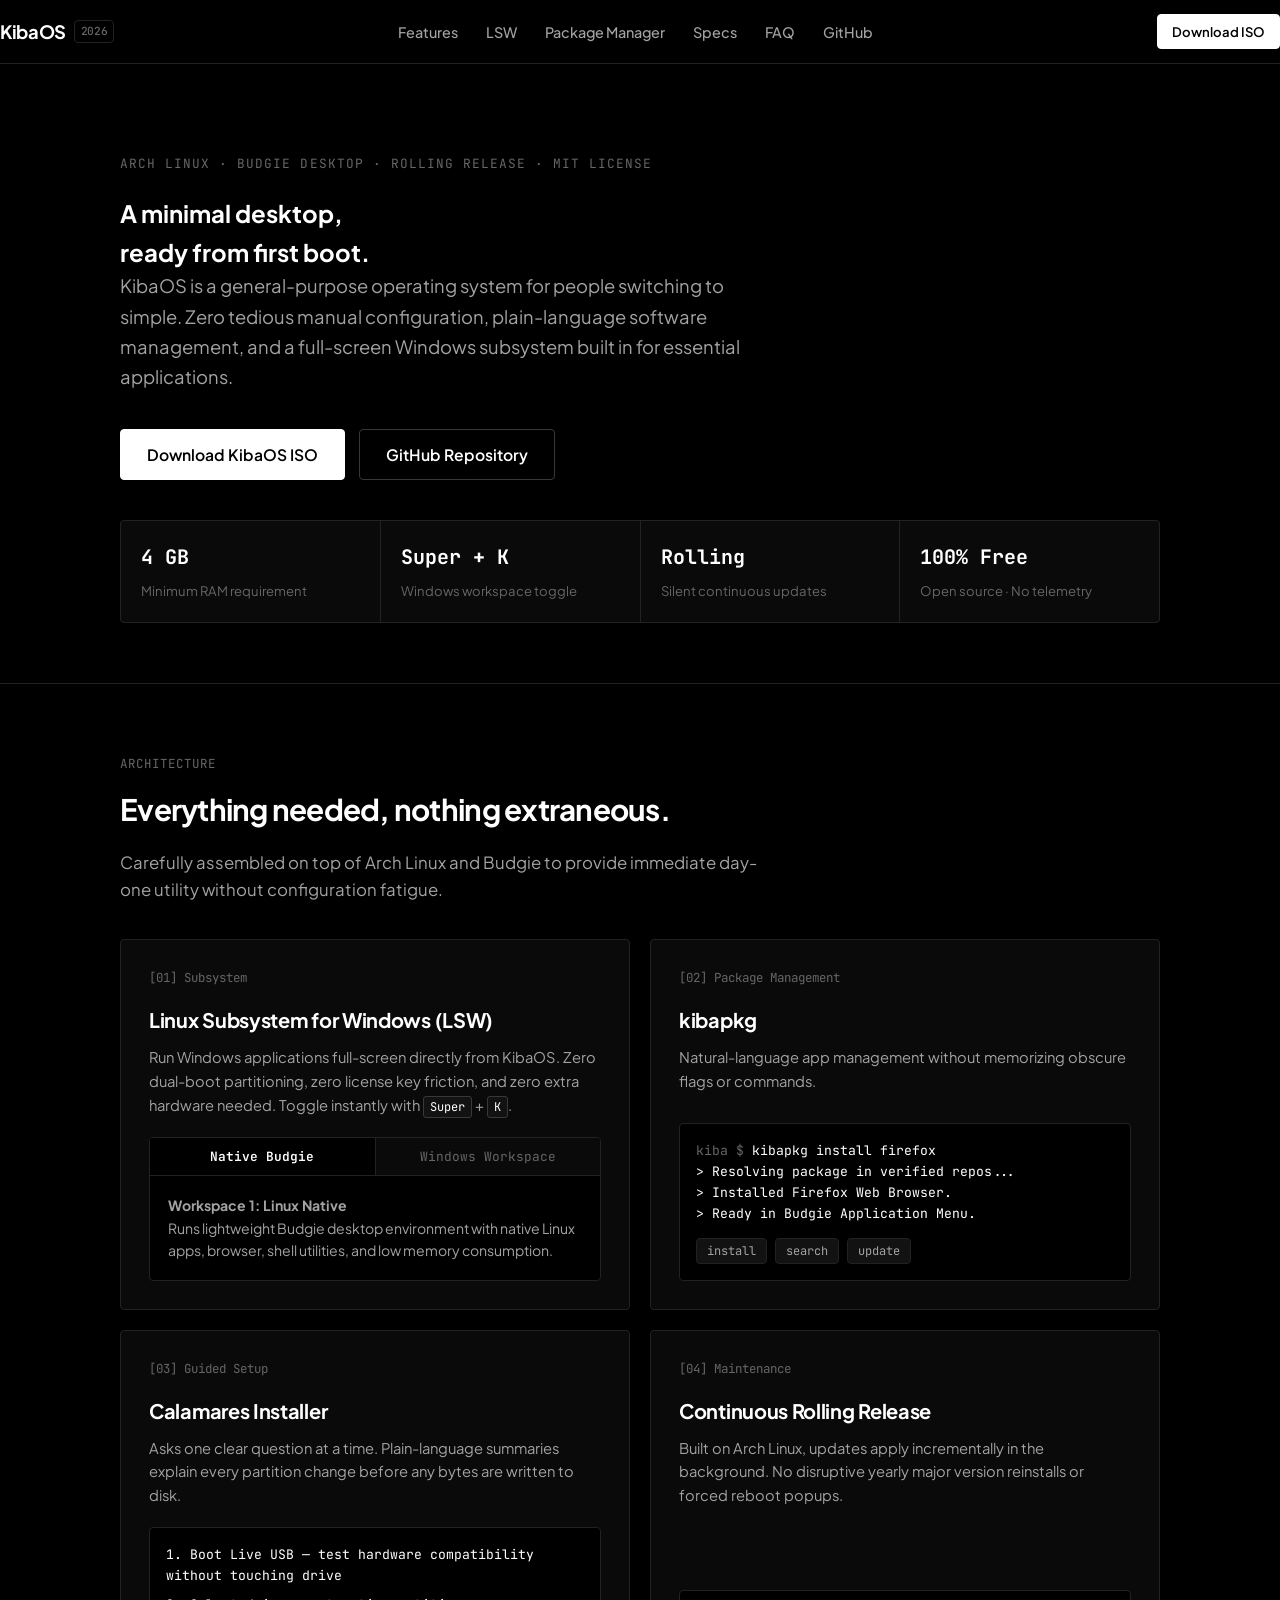
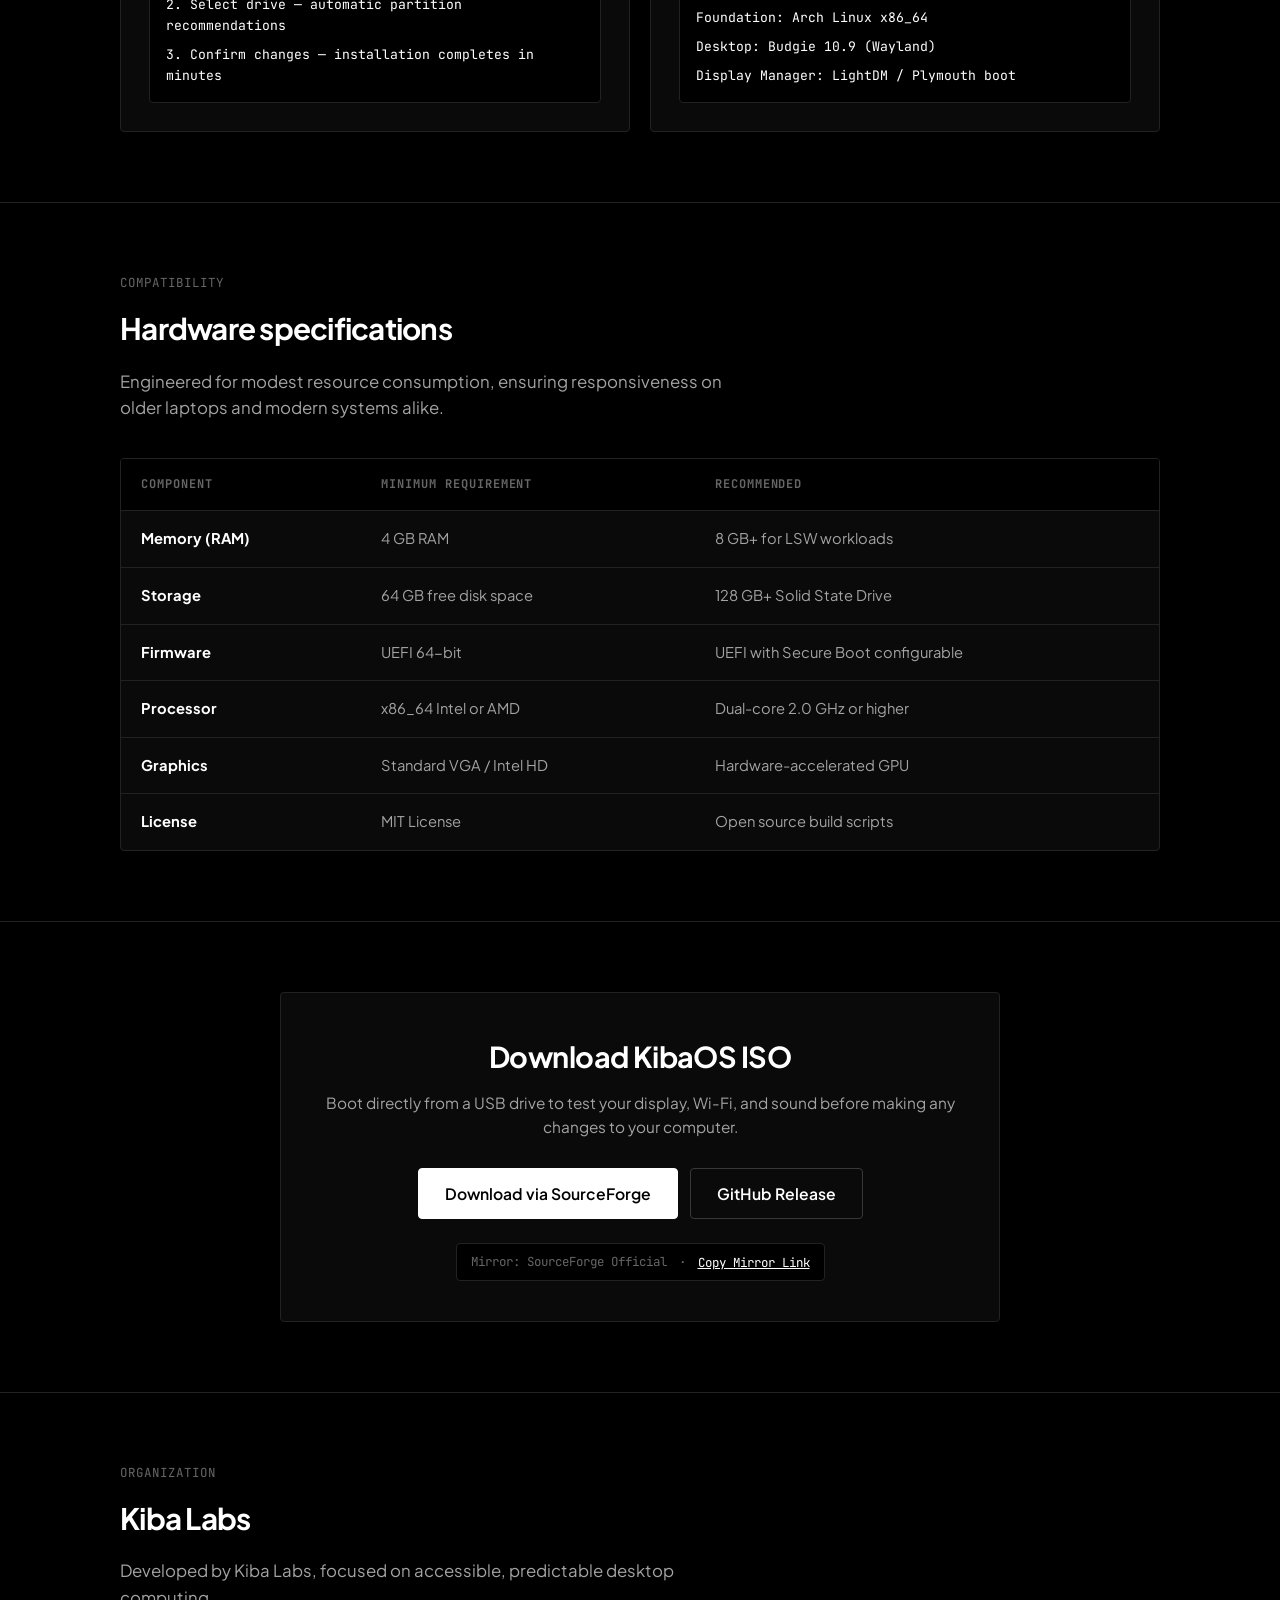
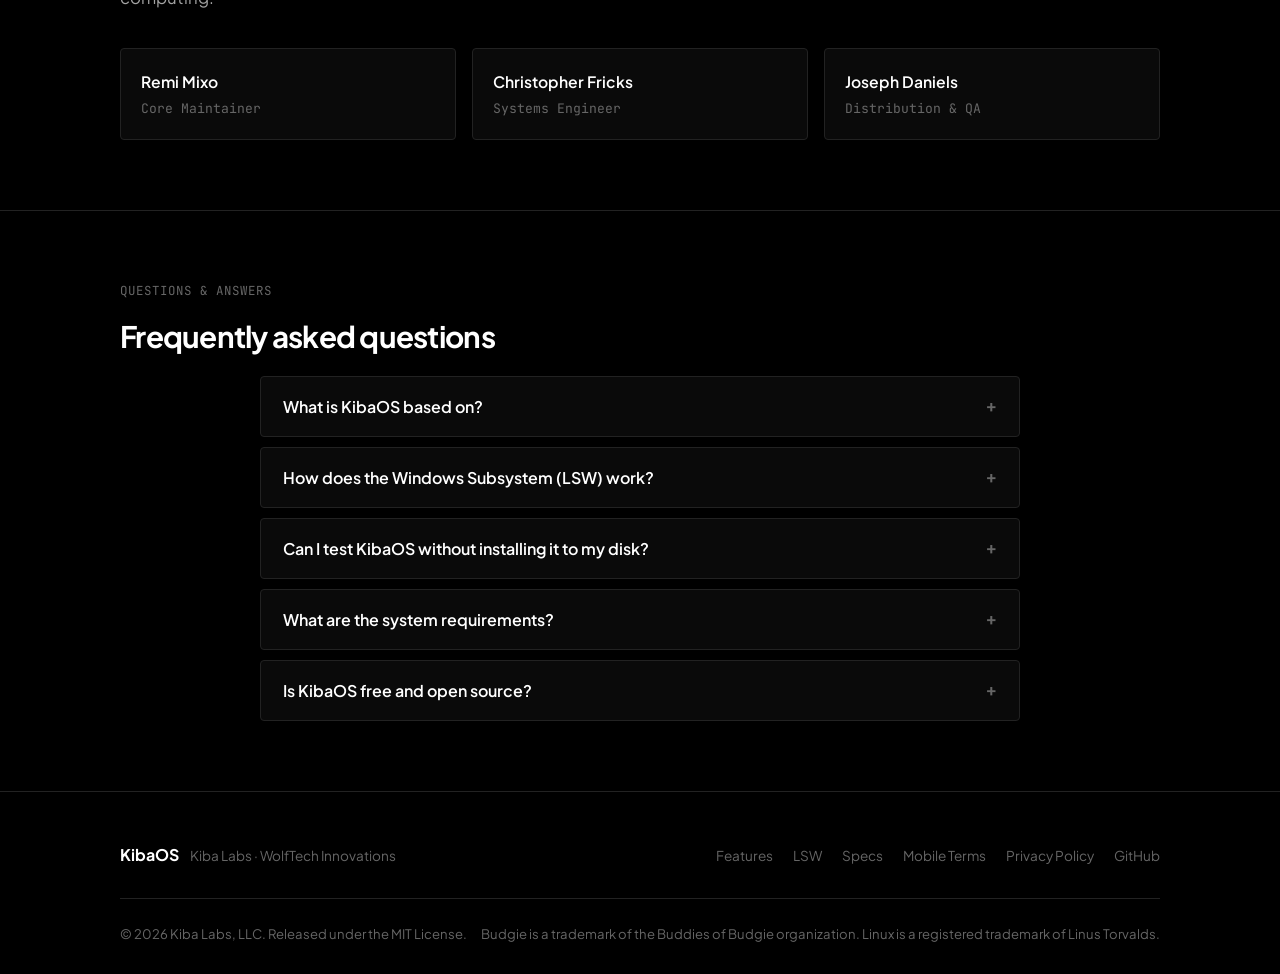
==== index.html @ f79b3dbb "Update print statement from 'Hello' to 'Goodbye'" ====
<!DOCTYPE html>
<html lang="en">
<head>
<meta charset="UTF-8">
<meta name="viewport" content="width=device-width, initial-scale=1.0">
<title>KibaOS — Minimal, Fast, Ready Desktop</title>
<meta name="description" content="KibaOS is a minimalist desktop operating system built on Arch Linux and Budgie, featuring a built-in full-screen Windows Subsystem (LSW).">

<link rel="preconnect" href="https://fonts.googleapis.com">
<link rel="preconnect" href="https://fonts.gstatic.com" crossorigin>
<link href="https://fonts.googleapis.com/css2?family=Plus+Jakarta+Sans:wght@300;400;500;600;700;800&family=JetBrains+Mono:wght@400;500;600&display=swap" rel="stylesheet">

<style>
  :root {
    --bg: #000000;
    --surface: #0a0a0a;
    --surface-subtle: #121212;
    --surface-hover: #1a1a1a;
    --border: #222222;
    --border-strong: #383838;
    --text-primary: #ffffff;
    --text-secondary: #a3a3a3;
    --text-muted: #666666;
    --font-sans: 'Plus Jakarta Sans', -apple-system, BlinkMacSystemFont, 'Segoe UI', Roboto, sans-serif;
    --font-mono: 'JetBrains Mono', monospace;
    --container: 1040px;
    --radius-sm: 4px;
    --radius-md: 8px;
    --radius-pill: 9999px;
  }

  *, *::before, *::after {
    margin: 0;
    padding: 0;
    box-sizing: border-box;
  }

  html {
    scroll-behavior: smooth;
    scroll-padding-top: 80px;
    background-color: var(--bg);
    color: var(--text-primary);
    font-family: var(--font-sans);
    -webkit-font-smoothing: antialiased;
    -moz-osx-font-smoothing: grayscale;
  }

  body {
    min-height: 100vh;
    background-color: var(--bg);
    color: var(--text-primary);
    overflow-x: hidden;
    line-height: 1.6;
    font-size: 16px;
  }

  /* Accessible Skip Link */
  .skip-link {
    position: absolute;
    top: -60px;
    left: 20px;
    background: #ffffff;
    color: #000000;
    padding: 8px 16px;
    font-weight: 600;
    font-size: 0.85rem;
    z-index: 9999;
    transition: top 0.2s ease;
    text-decoration: none;
  }
  .skip-link:focus {
    top: 20px;
  }

  a {
    color: inherit;
    text-decoration: none;
    transition: color 0.15s ease, opacity 0.15s ease;
  }

  .container {
    width: min(var(--container), calc(100% - 40px));
    margin-inline: auto;
  }

  /* ── Header ───────────────────────────────────────────────────────── */
  header.site-header {
    position: sticky;
    top: 0;
    width: 100%;
    height: 64px;
    background: rgba(0, 0, 0, 0.9);
    backdrop-filter: blur(12px);
    -webkit-backdrop-filter: blur(12px);
    border-bottom: 1px solid var(--border);
    z-index: 100;
    display: flex;
    align-items: center;
  }

  .nav-row {
    display: flex;
    align-items: center;
    justify-content: space-between;
    width: 100%;
  }

  .brand {
    font-weight: 700;
    font-size: 1.15rem;
    letter-spacing: -0.02em;
    color: #ffffff;
    display: flex;
    align-items: center;
    gap: 8px;
  }

  .brand-badge {
    font-family: var(--font-mono);
    font-size: 0.7rem;
    font-weight: 500;
    color: var(--text-muted);
    border: 1px solid var(--border);
    padding: 2px 6px;
    border-radius: var(--radius-sm);
  }

  nav.nav-menu ul {
    display: flex;
    align-items: center;
    gap: 28px;
    list-style: none;
  }

  nav.nav-menu a {
    color: var(--text-secondary);
    font-size: 0.9rem;
    font-weight: 500;
  }

  nav.nav-menu a:hover {
    color: #ffffff;
  }

  .header-actions {
    display: flex;
    align-items: center;
    gap: 12px;
  }

  .mobile-btn {
    display: none;
    background: none;
    border: 1px solid var(--border);
    color: #ffffff;
    padding: 6px 10px;
    font-family: var(--font-mono);
    font-size: 0.8rem;
    cursor: pointer;
  }

  /* ── Buttons ──────────────────────────────────────────────────────── */
  .btn {
    display: inline-flex;
    align-items: center;
    justify-content: center;
    gap: 8px;
    font-weight: 600;
    font-size: 0.9rem;
    padding: 10px 20px;
    cursor: pointer;
    border: 1px solid transparent;
    transition: all 0.15s ease;
    border-radius: var(--radius-sm);
    white-space: nowrap;
  }

  .btn-primary {
    background: #ffffff;
    color: #000000;
    border-color: #ffffff;
  }

  .btn-primary:hover {
    background: #e0e0e0;
    border-color: #e0e0e0;
  }

  .btn-secondary {
    background: transparent;
    border-color: var(--border-strong);
    color: #ffffff;
  }

  .btn-secondary:hover {
    background: var(--surface-hover);
    border-color: #666666;
  }

  .btn-sm {
    padding: 6px 14px;
    font-size: 0.82rem;
  }

  .btn-lg {
    padding: 12px 26px;
    font-size: 0.98rem;
  }

  /* ── Mobile Menu ─────────────────────────────────────────────────── */
  .mobile-drawer {
    display: none;
    position: fixed;
    top: 64px;
    left: 0;
    width: 100%;
    background: var(--surface);
    border-bottom: 1px solid var(--border);
    padding: 20px;
    z-index: 99;
  }

  .mobile-drawer.open {
    display: block;
  }

  .mobile-drawer ul {
    list-style: none;
    display: flex;
    flex-direction: column;
    gap: 14px;
    margin-bottom: 20px;
  }

  .mobile-drawer a {
    color: var(--text-secondary);
    font-size: 1rem;
  }

  .mobile-drawer a:hover {
    color: #ffffff;
  }

  /* ── Hero ─────────────────────────────────────────────────────────── */
  .hero-block {
    padding: 90px 0 60px;
    border-bottom: 1px solid var(--border);
  }

  .hero-meta {
    font-family: var(--font-mono);
    font-size: 0.8rem;
    color: var(--text-muted);
    text-transform: uppercase;
    letter-spacing: 0.08em;
    margin-bottom: 20px;
  }

  .hero-heading {
    font-size: clamp(2.4rem, 5vw, 4rem);
    font-weight: 800;
    line-height: 1.1;
    letter-spacing: -0.04em;
    color: #ffffff;
    max-width: 820px;
    margin-bottom: 24px;
  }

  .hero-description {
    font-size: 1.15rem;
    line-height: 1.65;
    color: var(--text-secondary);
    max-width: 660px;
    margin-bottom: 36px;
  }

  .hero-buttons {
    display: flex;
    align-items: center;
    gap: 14px;
    flex-wrap: wrap;
    margin-bottom: 40px;
  }

  /* Minimalist Spec Strip */
  .hero-facts-grid {
    display: grid;
    grid-template-columns: repeat(4, 1fr);
    gap: 1px;
    background: var(--border);
    border: 1px solid var(--border);
    border-radius: var(--radius-sm);
    overflow: hidden;
  }

  .fact-cell {
    background: var(--surface);
    padding: 20px;
  }

  .fact-value {
    font-family: var(--font-mono);
    font-size: 1.25rem;
    font-weight: 700;
    color: #ffffff;
    display: block;
    margin-bottom: 4px;
  }

  .fact-label {
    font-size: 0.82rem;
    color: var(--text-muted);
    line-height: 1.4;
  }

  /* ── Content Sections ─────────────────────────────────────────────── */
  section.content-section {
    padding: 70px 0;
    border-bottom: 1px solid var(--border);
  }

  .section-label {
    font-family: var(--font-mono);
    font-size: 0.78rem;
    text-transform: uppercase;
    letter-spacing: 0.08em;
    color: var(--text-muted);
    margin-bottom: 12px;
  }

  .section-headline {
    font-size: 1.85rem;
    font-weight: 700;
    letter-spacing: -0.025em;
    color: #ffffff;
    margin-bottom: 16px;
  }

  .section-lead {
    font-size: 1.05rem;
    color: var(--text-secondary);
    max-width: 640px;
    margin-bottom: 36px;
  }

  /* ── Minimal Grid ─────────────────────────────────────────────────── */
  .features-grid {
    display: grid;
    grid-template-columns: repeat(2, 1fr);
    gap: 20px;
  }

  .feature-box {
    background: var(--surface);
    border: 1px solid var(--border);
    border-radius: var(--radius-sm);
    padding: 28px;
    display: flex;
    flex-direction: column;
    justify-content: space-between;
  }

  .feature-num {
    font-family: var(--font-mono);
    font-size: 0.78rem;
    color: var(--text-muted);
    margin-bottom: 16px;
  }

  .feature-title {
    font-size: 1.25rem;
    font-weight: 700;
    color: #ffffff;
    margin-bottom: 10px;
    letter-spacing: -0.015em;
  }

  .feature-text {
    font-size: 0.92rem;
    color: var(--text-secondary);
    line-height: 1.6;
    margin-bottom: 20px;
  }

  /* Minimalist Monospace Interactive Panels */
  .mono-box {
    background: #000000;
    border: 1px solid var(--border);
    border-radius: var(--radius-sm);
    padding: 16px;
    font-family: var(--font-mono);
    font-size: 0.82rem;
  }

  .mono-box .cmd {
    color: #ffffff;
  }

  .mono-box .muted {
    color: var(--text-muted);
    margin-top: 8px;
    line-height: 1.5;
  }

  .kbd {
    border: 1px solid var(--border-strong);
    background: var(--surface-subtle);
    color: #ffffff;
    font-family: var(--font-mono);
    font-size: 0.75rem;
    padding: 2px 6px;
    border-radius: 3px;
  }

  /* ── Interactive LSW Box ─────────────────────────────────────────── */
  .lsw-toggle-wrapper {
    background: #000000;
    border: 1px solid var(--border);
    border-radius: var(--radius-sm);
    overflow: hidden;
  }

  .lsw-bar {
    display: flex;
    border-bottom: 1px solid var(--border);
    background: var(--surface);
  }

  .lsw-tab {
    flex: 1;
    background: none;
    border: none;
    padding: 10px 14px;
    font-family: var(--font-mono);
    font-size: 0.8rem;
    color: var(--text-muted);
    cursor: pointer;
    text-align: center;
    border-right: 1px solid var(--border);
    transition: all 0.15s ease;
  }

  .lsw-tab:last-child {
    border-right: none;
  }

  .lsw-tab.active {
    background: #000000;
    color: #ffffff;
    font-weight: 600;
  }

  .lsw-body {
    padding: 18px;
    font-size: 0.88rem;
    color: var(--text-secondary);
    line-height: 1.6;
  }

  .lsw-pane {
    display: none;
  }

  .lsw-pane.active {
    display: block;
  }

  /* ── Package Manager Interactive Demo ────────────────────────────── */
  .cli-demo {
    background: #000000;
    border: 1px solid var(--border);
    border-radius: var(--radius-sm);
    padding: 16px;
    font-family: var(--font-mono);
    font-size: 0.82rem;
  }

  .cli-buttons {
    display: flex;
    gap: 8px;
    margin-top: 14px;
  }

  .cli-btn {
    background: var(--surface-subtle);
    border: 1px solid var(--border);
    color: var(--text-secondary);
    font-family: var(--font-mono);
    font-size: 0.75rem;
    padding: 4px 10px;
    cursor: pointer;
    border-radius: var(--radius-sm);
    transition: all 0.15s ease;
  }

  .cli-btn:hover {
    background: var(--surface-hover);
    color: #ffffff;
    border-color: var(--border-strong);
  }

  /* ── Specifications Table ────────────────────────────────────────── */
  .specs-wrapper {
    border: 1px solid var(--border);
    border-radius: var(--radius-sm);
    background: var(--surface);
    overflow: hidden;
  }

  .specs-table {
    width: 100%;
    border-collapse: collapse;
    font-size: 0.92rem;
  }

  .specs-table th,
  .specs-table td {
    padding: 16px 20px;
    text-align: left;
    border-bottom: 1px solid var(--border);
  }

  .specs-table th {
    font-family: var(--font-mono);
    font-size: 0.75rem;
    text-transform: uppercase;
    letter-spacing: 0.08em;
    color: var(--text-muted);
    background: #000000;
  }

  .specs-table td {
    color: var(--text-secondary);
  }

  .specs-table td strong {
    color: #ffffff;
  }

  .specs-table tr:last-child td {
    border-bottom: none;
  }

  /* ── Download Section ────────────────────────────────────────────── */
  .download-box {
    background: var(--surface);
    border: 1px solid var(--border);
    border-radius: var(--radius-sm);
    padding: 40px;
    max-width: 720px;
    margin-inline: auto;
    text-align: center;
  }

  .download-box h2 {
    font-size: 1.8rem;
    font-weight: 700;
    color: #ffffff;
    margin-bottom: 12px;
    letter-spacing: -0.02em;
  }

  .download-box p {
    color: var(--text-secondary);
    font-size: 0.96rem;
    margin-bottom: 28px;
    line-height: 1.6;
  }

  .download-links {
    display: flex;
    align-items: center;
    justify-content: center;
    gap: 12px;
    flex-wrap: wrap;
    margin-bottom: 24px;
  }

  .checksum-row {
    font-family: var(--font-mono);
    font-size: 0.78rem;
    color: var(--text-muted);
    border: 1px solid var(--border);
    padding: 8px 14px;
    border-radius: var(--radius-sm);
    background: #000000;
    display: inline-flex;
    align-items: center;
    gap: 12px;
  }

  .copy-btn {
    background: none;
    border: none;
    color: #ffffff;
    font-family: var(--font-mono);
    font-size: 0.78rem;
    cursor: pointer;
    text-decoration: underline;
  }

  .copy-btn:hover {
    color: var(--text-secondary);
  }

  /* ── Team Section ─────────────────────────────────────────────────── */
  .team-row {
    display: grid;
    grid-template-columns: repeat(3, 1fr);
    gap: 16px;
  }

  .member-card {
    background: var(--surface);
    border: 1px solid var(--border);
    padding: 20px;
    border-radius: var(--radius-sm);
  }

  .member-name {
    font-weight: 600;
    color: #ffffff;
    font-size: 0.98rem;
    margin-bottom: 4px;
  }

  .member-role {
    font-size: 0.82rem;
    color: var(--text-muted);
    font-family: var(--font-mono);
  }

  /* ── FAQ ──────────────────────────────────────────────────────────── */
  .faq-container {
    max-width: 760px;
    margin-inline: auto;
    display: flex;
    flex-direction: column;
    gap: 10px;
  }

  .faq-item {
    background: var(--surface);
    border: 1px solid var(--border);
    border-radius: var(--radius-sm);
  }

  .faq-question {
    width: 100%;
    background: none;
    border: none;
    padding: 18px 22px;
    text-align: left;
    color: #ffffff;
    font-family: var(--font-sans);
    font-size: 1rem;
    font-weight: 600;
    cursor: pointer;
    display: flex;
    align-items: center;
    justify-content: space-between;
    gap: 16px;
  }

  .faq-symbol {
    font-family: var(--font-mono);
    font-size: 1.1rem;
    color: var(--text-muted);
  }

  .faq-item.open .faq-symbol {
    color: #ffffff;
  }

  .faq-answer {
    padding: 0 22px 20px;
    color: var(--text-secondary);
    font-size: 0.92rem;
    line-height: 1.65;
    display: none;
  }

  .faq-item.open .faq-answer {
    display: block;
  }

  /* ── Footer ───────────────────────────────────────────────────────── */
  footer.site-footer {
    padding: 50px 0 30px;
    background: #000000;
  }

  .footer-row {
    display: flex;
    align-items: center;
    justify-content: space-between;
    flex-wrap: wrap;
    gap: 20px;
    padding-bottom: 30px;
    border-bottom: 1px solid var(--border);
    margin-bottom: 24px;
  }

  .footer-nav {
    display: flex;
    gap: 20px;
    list-style: none;
  }

  .footer-nav a {
    color: var(--text-muted);
    font-size: 0.85rem;
  }

  .footer-nav a:hover {
    color: #ffffff;
  }

  .footer-copyright {
    display: flex;
    justify-content: space-between;
    align-items: center;
    flex-wrap: wrap;
    gap: 12px;
    font-size: 0.82rem;
    color: var(--text-muted);
  }

  /* ── Responsive ───────────────────────────────────────────────────── */
  @media (max-width: 820px) {
    .features-grid {
      grid-template-columns: 1fr;
    }
    .hero-facts-grid {
      grid-template-columns: repeat(2, 1fr);
    }
    .team-row {
      grid-template-columns: 1fr;
    }
    nav.nav-menu {
      display: none;
    }
    .mobile-btn {
      display: block;
    }
  }

  @media (max-width: 540px) {
    .hero-facts-grid {
      grid-template-columns: 1fr;
    }
    .download-box {
      padding: 24px 16px;
    }
    .footer-row {
      flex-direction: column;
      align-items: flex-start;
    }
  }
</style>
</head>

<body>

<a href="#main-content" class="skip-link" id="skip-nav">Skip to main content</a>

<!-- ══════════════════════════════════════════════════════════════════
     HEADER
     ══════════════════════════════════════════════════════════════════ -->
<header class="site-header" id="site-header">
  <div class="container nav-row">
    <a href="#" class="brand" aria-label="KibaOS Homepage">
      <span>KibaOS</span>
      <span class="brand-badge">2026</span>
    </a>

    <nav class="nav-menu" aria-label="Main Navigation">
      <ul>
        <li><a href="#features">Features</a></li>
        <li><a href="#lsw">LSW</a></li>
        <li><a href="#package-manager">Package Manager</a></li>
        <li><a href="#specs">Specs</a></li>
        <li><a href="#faq">FAQ</a></li>
        <li><a href="https://github.com/WolfTech-Innovations/Kiba" target="_blank" rel="noopener noreferrer">GitHub</a></li>
      </ul>
    </nav>

    <div class="header-actions">
      <a href="#download" class="btn btn-primary btn-sm" id="nav-download-btn">Download ISO</a>
      <button class="mobile-btn" id="mobile-toggle-btn" aria-label="Toggle navigation">Menu</button>
    </div>
  </div>

  <div class="mobile-drawer" id="mobile-drawer">
    <ul>
      <li><a href="#features" class="mobile-nav-link">Features</a></li>
      <li><a href="#lsw" class="mobile-nav-link">Linux Subsystem for Windows</a></li>
      <li><a href="#package-manager" class="mobile-nav-link">Package Manager</a></li>
      <li><a href="#specs" class="mobile-nav-link">Hardware Requirements</a></li>
      <li><a href="#faq" class="mobile-nav-link">FAQ</a></li>
      <li><a href="https://github.com/WolfTech-Innovations/Kiba" target="_blank" rel="noopener noreferrer">Source Code</a></li>
    </ul>
    <a href="#download" class="btn btn-primary btn-sm" style="width: 100%;">Download ISO</a>
  </div>
</header>

<main id="main-content">

  <!-- ══════════════════════════════════════════════════════════════════
       HERO (Minimal, Black & White)
       ══════════════════════════════════════════════════════════════════ -->
  <section class="hero-block" id="hero">
    <div class="container">
      <div class="hero-meta">
        Arch Linux &middot; Budgie Desktop &middot; Rolling Release &middot; MIT License
      </div>

      <h1 class="hero-headline">
        A minimal desktop,<br>ready from first boot.
      </h1>

      <p class="hero-description">
        KibaOS is a general-purpose operating system for people switching to simple. Zero tedious manual configuration, plain-language software management, and a full-screen Windows subsystem built in for essential applications.
      </p>

      <div class="hero-buttons">
        <a href="#download" class="btn btn-primary btn-lg" id="hero-download-btn">
          Download KibaOS ISO
        </a>
        <a href="https://github.com/WolfTech-Innovations/Kiba" target="_blank" rel="noopener noreferrer" class="btn btn-secondary btn-lg" id="hero-github-btn">
          GitHub Repository
        </a>
      </div>

      <div class="hero-facts-grid">
        <div class="fact-cell">
          <span class="fact-value">4 GB</span>
          <span class="fact-label">Minimum RAM requirement</span>
        </div>
        <div class="fact-cell">
          <span class="fact-value">Super + K</span>
          <span class="fact-label">Windows workspace toggle</span>
        </div>
        <div class="fact-cell">
          <span class="fact-value">Rolling</span>
          <span class="fact-label">Silent continuous updates</span>
        </div>
        <div class="fact-cell">
          <span class="fact-value">100% Free</span>
          <span class="fact-label">Open source &middot; No telemetry</span>
        </div>
      </div>
    </div>
  </section>

  <!-- ══════════════════════════════════════════════════════════════════
       FEATURES (Black & White Bento)
       ══════════════════════════════════════════════════════════════════ -->
  <section class="content-section" id="features">
    <div class="container">
      <div class="section-label">Architecture</div>
      <h2 class="section-headline">Everything needed, nothing extraneous.</h2>
      <p class="section-lead">
        Carefully assembled on top of Arch Linux and Budgie to provide immediate day-one utility without configuration fatigue.
      </p>

      <div class="features-grid">
        <!-- Feature 1: LSW -->
        <div class="feature-box" id="lsw">
          <div>
            <div class="feature-num">[01] Subsystem</div>
            <h3 class="feature-title">Linux Subsystem for Windows (LSW)</h3>
            <p class="feature-text">
              Run Windows applications full-screen directly from KibaOS. Zero dual-boot partitioning, zero license key friction, and zero extra hardware needed. Toggle instantly with <span class="kbd">Super</span> + <span class="kbd">K</span>.
            </p>
          </div>

          <div class="lsw-toggle-wrapper">
            <div class="lsw-bar">
              <button class="lsw-tab active" id="tab-linux" onclick="switchLsw('linux')">Native Budgie</button>
              <button class="lsw-tab" id="tab-windows" onclick="switchLsw('windows')">Windows Workspace</button>
            </div>
            <div class="lsw-body">
              <div class="lsw-pane active" id="pane-linux">
                <strong>Workspace 1: Linux Native</strong><br>
                Runs lightweight Budgie desktop environment with native Linux apps, browser, shell utilities, and low memory consumption.
              </div>
              <div class="lsw-pane" id="pane-windows">
                <strong>Workspace 2: Windows Subsystem (LSW)</strong><br>
                Dedicated isolated environment configured on first call. Runs desktop productivity software without requiring manual ISO mounting.
              </div>
            </div>
          </div>
        </div>

        <!-- Feature 2: kibapkg -->
        <div class="feature-box" id="package-manager">
          <div>
            <div class="feature-num">[02] Package Management</div>
            <h3 class="feature-title">kibapkg</h3>
            <p class="feature-text">
              Natural-language app management without memorizing obscure flags or commands.
            </p>
          </div>

          <div class="cli-demo">
            <div>
              <span style="color:var(--text-muted);">kiba $ </span>
              <span id="cli-cmd-display" class="cmd">kibapkg install firefox</span>
            </div>
            <div id="cli-output-display" class="muted">
              &gt; Resolving package in verified repos...<br>
              &gt; Installed Firefox Web Browser.<br>
              &gt; Ready in Budgie Application Menu.
            </div>
            <div class="cli-buttons">
              <button class="cli-btn" onclick="runCli('install')">install</button>
              <button class="cli-btn" onclick="runCli('search')">search</button>
              <button class="cli-btn" onclick="runCli('update')">update</button>
            </div>
          </div>
        </div>

        <!-- Feature 3: Calamares Setup -->
        <div class="feature-box">
          <div>
            <div class="feature-num">[03] Guided Setup</div>
            <h3 class="feature-title">Calamares Installer</h3>
            <p class="feature-text">
              Asks one clear question at a time. Plain-language summaries explain every partition change before any bytes are written to disk.
            </p>
          </div>

          <div class="mono-box">
            <div>1. Boot Live USB &mdash; test hardware compatibility without touching drive</div>
            <div style="margin-top:8px;">2. Select drive &mdash; automatic partition recommendations</div>
            <div style="margin-top:8px;">3. Confirm changes &mdash; installation completes in minutes</div>
          </div>
        </div>

        <!-- Feature 4: Rolling Updates -->
        <div class="feature-box">
          <div>
            <div class="feature-num">[04] Maintenance</div>
            <h3 class="feature-title">Continuous Rolling Release</h3>
            <p class="feature-text">
              Built on Arch Linux, updates apply incrementally in the background. No disruptive yearly major version reinstalls or forced reboot popups.
            </p>
          </div>

          <div class="mono-box">
            <div>Foundation: Arch Linux x86_64</div>
            <div style="margin-top:8px;">Desktop: Budgie 10.9 (Wayland)</div>
            <div style="margin-top:8px;">Display Manager: LightDM / Plymouth boot</div>
          </div>
        </div>
      </div>
    </div>
  </section>

  <!-- ══════════════════════════════════════════════════════════════════
       SPECIFICATIONS
       ══════════════════════════════════════════════════════════════════ -->
  <section class="content-section" id="specs">
    <div class="container">
      <div class="section-label">Compatibility</div>
      <h2 class="section-headline">Hardware specifications</h2>
      <p class="section-lead">
        Engineered for modest resource consumption, ensuring responsiveness on older laptops and modern systems alike.
      </p>

      <div class="specs-wrapper">
        <table class="specs-table">
          <thead>
            <tr>
              <th>Component</th>
              <th>Minimum Requirement</th>
              <th>Recommended</th>
            </tr>
          </thead>
          <tbody>
            <tr>
              <td><strong>Memory (RAM)</strong></td>
              <td>4 GB RAM</td>
              <td>8 GB+ for LSW workloads</td>
            </tr>
            <tr>
              <td><strong>Storage</strong></td>
              <td>64 GB free disk space</td>
              <td>128 GB+ Solid State Drive</td>
            </tr>
            <tr>
              <td><strong>Firmware</strong></td>
              <td>UEFI 64-bit</td>
              <td>UEFI with Secure Boot configurable</td>
            </tr>
            <tr>
              <td><strong>Processor</strong></td>
              <td>x86_64 Intel or AMD</td>
              <td>Dual-core 2.0 GHz or higher</td>
            </tr>
            <tr>
              <td><strong>Graphics</strong></td>
              <td>Standard VGA / Intel HD</td>
              <td>Hardware-accelerated GPU</td>
            </tr>
            <tr>
              <td><strong>License</strong></td>
              <td>MIT License</td>
              <td>Open source build scripts</td>
            </tr>
          </tbody>
        </table>
      </div>
    </div>
  </section>

  <!-- ══════════════════════════════════════════════════════════════════
       DOWNLOAD
       ══════════════════════════════════════════════════════════════════ -->
  <section class="content-section" id="download">
    <div class="container">
      <div class="download-box">
        <h2>Download KibaOS ISO</h2>
        <p>
          Boot directly from a USB drive to test your display, Wi-Fi, and sound before making any changes to your computer.
        </p>

        <div class="download-links">
          <a 
            href="https://sourceforge.net/projects/kibaos/files/latest/download" 
            class="btn btn-primary btn-lg" 
            id="sourceforge-btn"
            target="_blank" 
            rel="noopener noreferrer"
          >
            Download via SourceForge
          </a>
          <a 
            href="https://github.com/WolfTech-Innovations/Kiba" 
            class="btn btn-secondary btn-lg" 
            target="_blank" 
            rel="noopener noreferrer"
          >
            GitHub Release
          </a>
        </div>

        <div>
          <div class="checksum-row">
            <span>Mirror: SourceForge Official</span>
            <span>&middot;</span>
            <button class="copy-btn" onclick="copyIsoLink()">
              <span id="copy-status">Copy Mirror Link</span>
            </button>
          </div>
        </div>
      </div>
    </div>
  </section>

  <!-- ══════════════════════════════════════════════════════════════════
       CREATORS
       ══════════════════════════════════════════════════════════════════ -->
  <section class="content-section" id="team">
    <div class="container">
      <div class="section-label">Organization</div>
      <h2 class="section-headline">Kiba Labs</h2>
      <p class="section-lead">
        Developed by Kiba Labs, focused on accessible, predictable desktop computing.
      </p>

      <div class="team-row">
        <div class="member-card">
          <div class="member-name">Remi Mixo</div>
          <div class="member-role">Core Maintainer</div>
        </div>
        <div class="member-card">
          <div class="member-name">Christopher Fricks</div>
          <div class="member-role">Systems Engineer</div>
        </div>
        <div class="member-card">
          <div class="member-name">Joseph Daniels</div>
          <div class="member-role">Distribution &amp; QA</div>
        </div>
      </div>
    </div>
  </section>

  <!-- ══════════════════════════════════════════════════════════════════
       FAQ
       ══════════════════════════════════════════════════════════════════ -->
  <section class="content-section" id="faq">
    <div class="container">
      <div class="section-label">Questions &amp; Answers</div>
      <h2 class="section-headline">Frequently asked questions</h2>

      <div class="faq-container">
        <div class="faq-item">
          <button class="faq-question" onclick="toggleFaq(this)">
            <span>What is KibaOS based on?</span>
            <span class="faq-symbol">+</span>
          </button>
          <div class="faq-answer">
            KibaOS is built on Arch Linux and uses the Budgie desktop environment. It operates on a rolling release cadence, keeping software up to date without requiring destructive OS reinstalls.
          </div>
        </div>

        <div class="faq-item">
          <button class="faq-question" onclick="toggleFaq(this)">
            <span>How does the Windows Subsystem (LSW) work?</span>
            <span class="faq-symbol">+</span>
          </button>
          <div class="faq-answer">
            LSW runs a hardware-accelerated, full-screen Windows environment inside an isolated workspace. You can switch between your Linux desktop and your Windows tools at any moment by pressing Super + K.
          </div>
        </div>

        <div class="faq-item">
          <button class="faq-question" onclick="toggleFaq(this)">
            <span>Can I test KibaOS without installing it to my disk?</span>
            <span class="faq-symbol">+</span>
          </button>
          <div class="faq-answer">
            Yes. Flashing the ISO to a USB flash drive allows you to boot into a fully functioning live session. No changes are written to your computer until you explicitly launch and confirm the Calamares installer.
          </div>
        </div>

        <div class="faq-item">
          <button class="faq-question" onclick="toggleFaq(this)">
            <span>What are the system requirements?</span>
            <span class="faq-symbol">+</span>
          </button>
          <div class="faq-answer">
            A 64-bit x86 processor with UEFI support, at least 4 GB of RAM, and 64 GB of free storage. 8 GB of RAM is recommended if you frequently run intensive Windows applications inside LSW.
          </div>
        </div>

        <div class="faq-item">
          <button class="faq-question" onclick="toggleFaq(this)">
            <span>Is KibaOS free and open source?</span>
            <span class="faq-symbol">+</span>
          </button>
          <div class="faq-answer">
            Yes. The distribution build scripts and configuration files are released under the MIT License. There are no fees, ads, or telemetry tracking.
          </div>
        </div>
      </div>
    </div>
  </section>

</main>

<!-- ══════════════════════════════════════════════════════════════════
     FOOTER
     ══════════════════════════════════════════════════════════════════ -->
<footer class="site-footer" id="site-footer">
  <div class="container">
    <div class="footer-row">
      <div>
        <span style="font-weight:700; color:#ffffff;">KibaOS</span>
        <span style="color:var(--text-muted); font-size:0.85rem; margin-left:8px;">Kiba Labs &middot; WolfTech Innovations</span>
      </div>

      <ul class="footer-nav">
        <li><a href="#features">Features</a></li>
        <li><a href="#lsw">LSW</a></li>
        <li><a href="#specs">Specs</a></li>
        <li><a href="/mtos">Mobile Terms</a></li>
        <li><a href="/privacypolicy">Privacy Policy</a></li>
        <li><a href="https://github.com/WolfTech-Innovations/Kiba" target="_blank" rel="noopener noreferrer">GitHub</a></li>
      </ul>
    </div>

    <div class="footer-copyright">
      <span>&copy; 2026 Kiba Labs, LLC. Released under the MIT License.</span>
      <span>Budgie is a trademark of the Buddies of Budgie organization. Linux is a registered trademark of Linus Torvalds.</span>
    </div>
  </div>
</footer>

<script>
  // Mobile drawer toggle
  const mobileToggle = document.getElementById('mobile-toggle-btn');
  const mobileDrawer = document.getElementById('mobile-drawer');
  if (mobileToggle && mobileDrawer) {
    mobileToggle.addEventListener('click', () => {
      const isOpen = mobileDrawer.classList.toggle('open');
      mobileToggle.textContent = isOpen ? 'Close' : 'Menu';
    });

    document.querySelectorAll('.mobile-nav-link').forEach(link => {
      link.addEventListener('click', () => {
        mobileDrawer.classList.remove('open');
        mobileToggle.textContent = 'Menu';
      });
    });
  }

  // LSW Tab Switcher
  function switchLsw(view) {
    const tabLinux = document.getElementById('tab-linux');
    const tabWindows = document.getElementById('tab-windows');
    const paneLinux = document.getElementById('pane-linux');
    const paneWindows = document.getElementById('pane-windows');

    if (view === 'linux') {
      tabLinux.classList.add('active');
      tabWindows.classList.remove('active');
      paneLinux.classList.add('active');
      paneWindows.classList.remove('active');
    } else {
      tabWindows.classList.add('active');
      tabLinux.classList.remove('active');
      paneWindows.classList.add('active');
      paneLinux.classList.remove('active');
    }
  }

  // CLI Demo
  const cliCommands = {
    install: {
      cmd: 'kibapkg install discord',
      output: '> Finding discord in verified repository...\n> Installed Discord Desktop 0.0.42.\n> Ready in Budgie Application Menu.'
    },
    search: {
      cmd: 'kibapkg search steam',
      output: '> Found 1 match:\n> steam (1.0.0.79) - Valve Digital Software Platform\n> Run `kibapkg install steam` to install.'
    },
    update: {
      cmd: 'kibapkg update',
      output: '> Checking rolling mirrors...\n> All 482 packages up to date.\n> System clean, no reboot required.'
    }
  };

  function runCli(type) {
    const data = cliCommands[type] || cliCommands.install;
    const cmdEl = document.getElementById('cli-cmd-display');
    const outEl = document.getElementById('cli-output-display');
    if (cmdEl && outEl) {
      cmdEl.textContent = data.cmd;
      outEl.innerHTML = data.output.replace(/\n/g, '<br>');
    }
  }

  // Copy ISO link
  function copyIsoLink() {
    const url = 'https://sourceforge.net/projects/kibaos/files/latest/download';
    navigator.clipboard.writeText(url).then(() => {
      const statusEl = document.getElementById('copy-status');
      if (statusEl) {
        statusEl.textContent = 'Copied to clipboard';
        setTimeout(() => {
          statusEl.textContent = 'Copy Mirror Link';
        }, 2200);
      }
    }).catch(() => {
      const statusEl = document.getElementById('copy-status');
      if (statusEl) {
        statusEl.textContent = 'https://sourceforge.net/projects/kibaos/';
      }
    });
  }

  // FAQ Accordion
  function toggleFaq(btn) {
    const item = btn.closest('.faq-item');
    const wasOpen = item.classList.contains('open');
    document.querySelectorAll('.faq-item').forEach(i => {
      i.classList.remove('open');
      const s = i.querySelector('.faq-symbol');
      if (s) s.textContent = '+';
    });
    if (!wasOpen) {
      item.classList.add('open');
      const s = item.querySelector('.faq-symbol');
      if (s) s.textContent = '—';
    }
  }
</script>

</body>
</html>
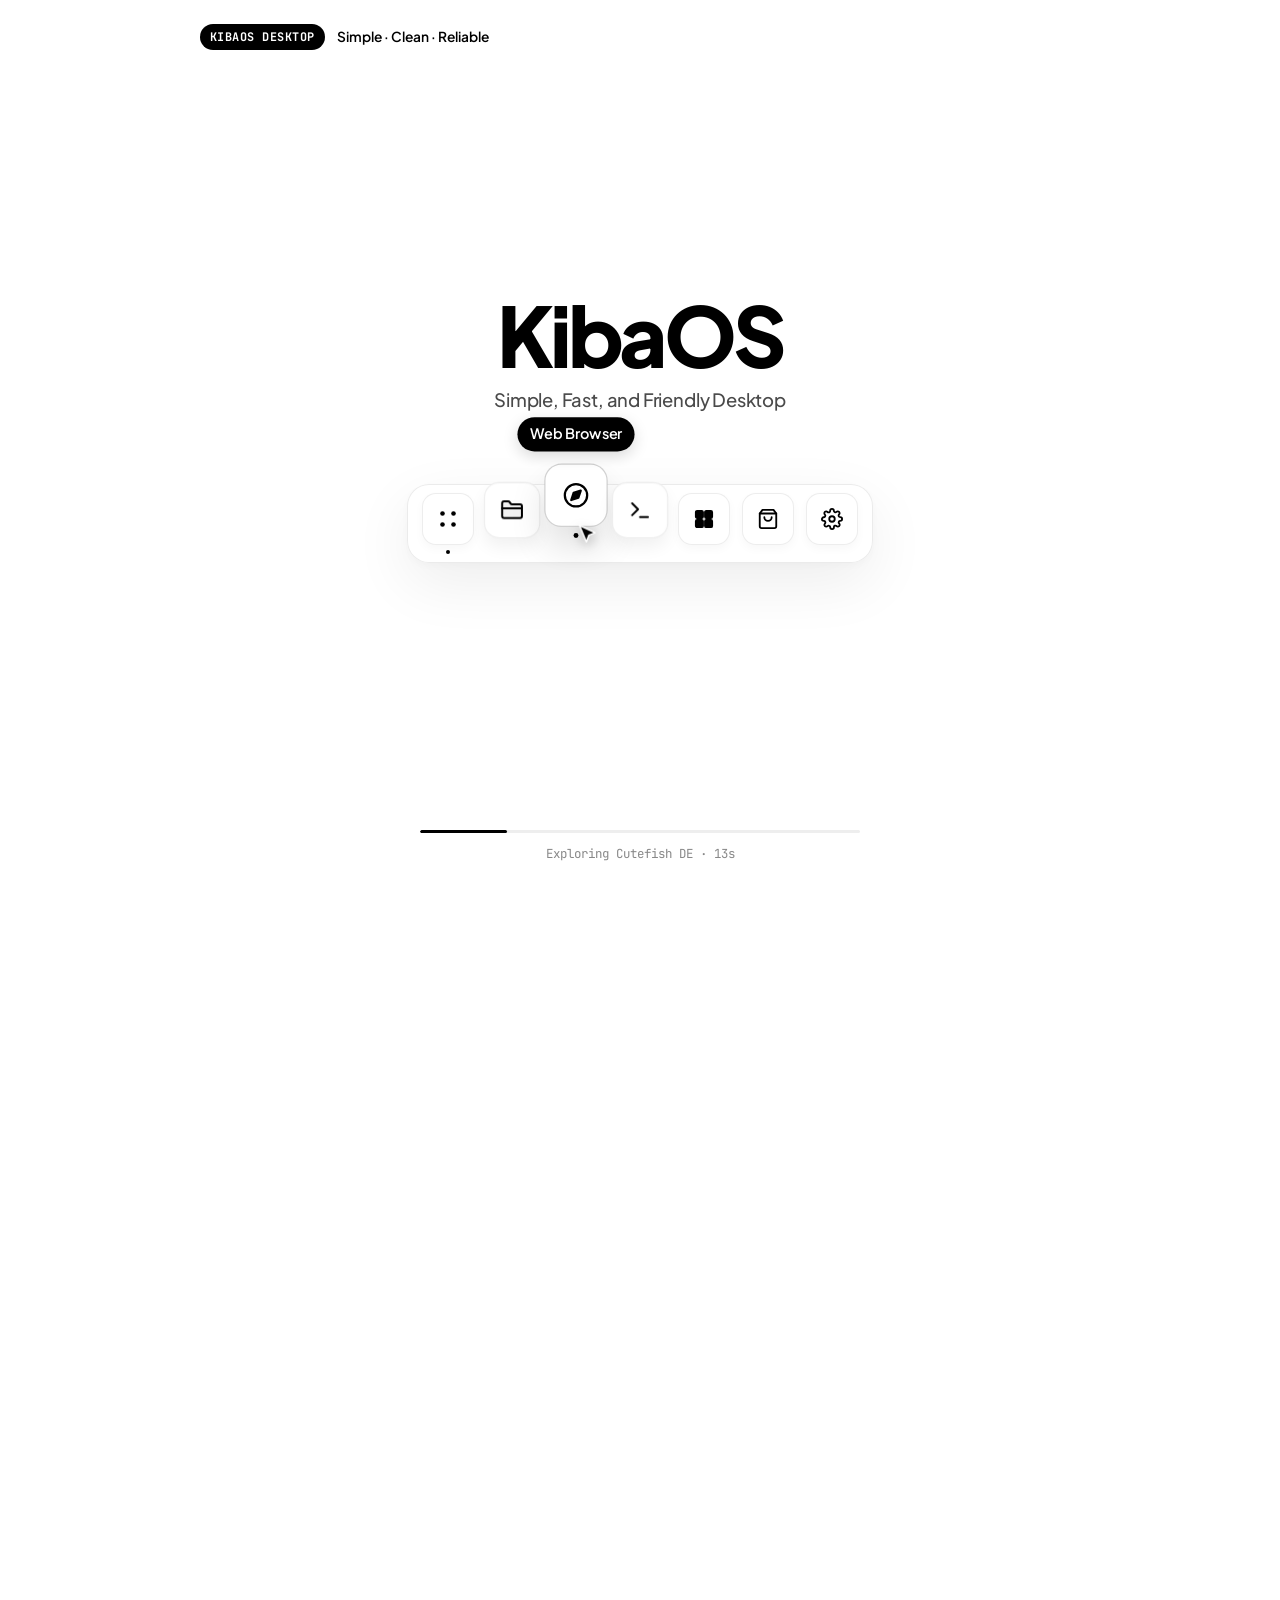
==== commit f6b88797: "Update print statement from 'Hello' to 'Goodbye'" ====
--- a/index.html
+++ b/index.html
@@ -3,8 +3,8 @@
 <head>
 <meta charset="UTF-8">
 <meta name="viewport" content="width=device-width, initial-scale=1.0">
-<title>KibaOS — Minimal, Fast, Ready Desktop</title>
-<meta name="description" content="KibaOS is a minimalist desktop operating system built on Arch Linux and Budgie, featuring a built-in full-screen Windows Subsystem (LSW).">
+<title>KibaOS — Simple, Beautiful, and Easy to Use</title>
+<meta name="description" content="KibaOS is a clean, friendly desktop operating system made for your daily life. Fast, lightweight, and easy to use.">
 
 <link rel="preconnect" href="https://fonts.googleapis.com">
 <link rel="preconnect" href="https://fonts.gstatic.com" crossorigin>
@@ -12,21 +12,15 @@
 
 <style>
   :root {
-    --bg: #000000;
-    --surface: #0a0a0a;
-    --surface-subtle: #121212;
-    --surface-hover: #1a1a1a;
-    --border: #222222;
-    --border-strong: #383838;
-    --text-primary: #ffffff;
-    --text-secondary: #a3a3a3;
-    --text-muted: #666666;
-    --font-sans: 'Plus Jakarta Sans', -apple-system, BlinkMacSystemFont, 'Segoe UI', Roboto, sans-serif;
+    --bg: #ffffff;
+    --text-primary: #000000;
+    --text-secondary: #4a4a4a;
+    --text-muted: #888888;
+    --border-light: #eeeeee;
+    --border-subtle: #e0e0e0;
+    --font-sans: 'Plus Jakarta Sans', -apple-system, BlinkMacSystemFont, 'Segoe UI', Roboto, Helvetica, Arial, sans-serif;
     --font-mono: 'JetBrains Mono', monospace;
-    --container: 1040px;
-    --radius-sm: 4px;
-    --radius-md: 8px;
-    --radius-pill: 9999px;
+    --content-width: 780px;
   }
 
   *, *::before, *::after {
@@ -37,7 +31,6 @@
 
   html {
     scroll-behavior: smooth;
-    scroll-padding-top: 80px;
     background-color: var(--bg);
     color: var(--text-primary);
     font-family: var(--font-sans);
@@ -49,24 +42,27 @@
     min-height: 100vh;
     background-color: var(--bg);
     color: var(--text-primary);
+    line-height: 1.7;
+    font-size: 16px;
+    text-align: center;
     overflow-x: hidden;
-    line-height: 1.6;
-    font-size: 16px;
   }
 
   /* Accessible Skip Link */
   .skip-link {
     position: absolute;
     top: -60px;
-    left: 20px;
-    background: #ffffff;
-    color: #000000;
-    padding: 8px 16px;
+    left: 50%;
+    transform: translateX(-50%);
+    background: #000000;
+    color: #ffffff;
+    padding: 8px 20px;
     font-weight: 600;
     font-size: 0.85rem;
     z-index: 9999;
+    text-decoration: none;
+    border-radius: 9999px;
     transition: top 0.2s ease;
-    text-decoration: none;
   }
   .skip-link:focus {
     top: 20px;
@@ -75,1074 +71,1899 @@
   a {
     color: inherit;
     text-decoration: none;
-    transition: color 0.15s ease, opacity 0.15s ease;
-  }
-
-  .container {
-    width: min(var(--container), calc(100% - 40px));
+    transition: opacity 0.15s ease, color 0.15s ease;
+  }
+  a:hover {
+    opacity: 0.65;
+  }
+
+  .wrapper {
+    width: min(var(--content-width), calc(100% - 48px));
     margin-inline: auto;
-  }
-
-  /* ── Header ───────────────────────────────────────────────────────── */
+    text-align: center;
+  }
+
+  /* ── Header (Cutefish OS style sticky navigation) ──────────────────── */
   header.site-header {
     position: sticky;
     top: 0;
     width: 100%;
-    height: 64px;
-    background: rgba(0, 0, 0, 0.9);
-    backdrop-filter: blur(12px);
-    -webkit-backdrop-filter: blur(12px);
-    border-bottom: 1px solid var(--border);
-    z-index: 100;
-    display: flex;
-    align-items: center;
-  }
-
-  .nav-row {
+    background: rgba(255, 255, 255, 0.92);
+    backdrop-filter: blur(14px);
+    -webkit-backdrop-filter: blur(14px);
+    border-bottom: 1px solid var(--border-light);
+    z-index: 1000;
+    padding: 14px 0;
+  }
+
+  .header-inner {
+    width: min(940px, calc(100% - 48px));
+    margin-inline: auto;
     display: flex;
     align-items: center;
     justify-content: space-between;
-    width: 100%;
   }
 
   .brand {
-    font-weight: 700;
     font-size: 1.15rem;
+    font-weight: 800;
     letter-spacing: -0.02em;
-    color: #ffffff;
-    display: flex;
-    align-items: center;
-    gap: 8px;
-  }
-
-  .brand-badge {
-    font-family: var(--font-mono);
-    font-size: 0.7rem;
-    font-weight: 500;
-    color: var(--text-muted);
-    border: 1px solid var(--border);
-    padding: 2px 6px;
-    border-radius: var(--radius-sm);
-  }
-
-  nav.nav-menu ul {
-    display: flex;
-    align-items: center;
-    gap: 28px;
+    color: var(--text-primary);
+  }
+
+  nav.desktop-nav {
+    display: flex;
+    align-items: center;
+    gap: 24px;
     list-style: none;
-  }
-
-  nav.nav-menu a {
-    color: var(--text-secondary);
     font-size: 0.9rem;
     font-weight: 500;
   }
 
-  nav.nav-menu a:hover {
+  nav.desktop-nav a {
+    color: var(--text-secondary);
+  }
+  nav.desktop-nav a:hover {
+    color: var(--text-primary);
+    opacity: 1;
+  }
+
+  .header-cta {
+    display: flex;
+    align-items: center;
+    gap: 10px;
+  }
+
+  /* ── Battery Status Widget (Header - mobile & laptop) ─────────────── */
+  .battery-status-widget {
+    display: inline-flex;
+    align-items: center;
+    gap: 6px;
+    padding: 3.5px 9px;
+    background: rgba(0, 0, 0, 0.03);
+    border: 1px solid var(--border-light);
+    border-radius: 9999px;
+    font-family: var(--font-mono);
+    font-size: 0.72rem;
+    color: var(--text-primary);
+    cursor: pointer;
+    position: relative;
+    user-select: none;
+    transition: background-color 0.15s ease, border-color 0.15s ease, transform 0.15s ease;
+    line-height: 1;
+  }
+
+  .battery-status-widget:hover,
+  .battery-status-widget:focus-visible {
+    background: rgba(0, 0, 0, 0.06);
+    border-color: var(--border-subtle);
+    outline: none;
+  }
+
+  .battery-shell {
+    width: 18px;
+    height: 9.5px;
+    border: 1.2px solid #000000;
+    border-radius: 2.5px;
+    padding: 1px;
+    position: relative;
+    display: flex;
+    align-items: center;
+    box-sizing: border-box;
+  }
+
+  .battery-shell::after {
+    content: '';
+    position: absolute;
+    right: -3px;
+    top: 1.5px;
+    width: 1.8px;
+    height: 4px;
+    background: #000000;
+    border-radius: 0 1px 1px 0;
+  }
+
+  .battery-fill {
+    height: 100%;
+    width: 100%;
+    background: #000000;
+    border-radius: 1px;
+    transition: width 0.35s ease, background-color 0.25s ease;
+  }
+
+  .battery-status-widget.is-low .battery-fill {
+    background: #e11d48;
+  }
+
+  .battery-charge-icon {
+    display: none;
+    align-items: center;
+    justify-content: center;
+    color: #000000;
+    margin-right: -1px;
+  }
+
+  .battery-status-widget.is-charging .battery-charge-icon {
+    display: inline-flex;
+    animation: battery-charge-pulse 1.8s infinite ease-in-out;
+  }
+
+  @keyframes battery-charge-pulse {
+    0%, 100% { opacity: 1; transform: scale(1); }
+    50% { opacity: 0.35; transform: scale(0.88); }
+  }
+
+  .battery-pct {
+    font-weight: 600;
+    letter-spacing: -0.01em;
+  }
+
+  /* Unobtrusive detailed tooltip */
+  .battery-tooltip {
+    position: absolute;
+    top: calc(100% + 7px);
+    right: 0;
+    background: #000000;
     color: #ffffff;
-  }
-
-  .header-actions {
-    display: flex;
-    align-items: center;
-    gap: 12px;
-  }
-
-  .mobile-btn {
+    font-family: var(--font-sans);
+    font-size: 0.72rem;
+    font-weight: 500;
+    padding: 6px 11px;
+    border-radius: 6px;
+    white-space: nowrap;
+    opacity: 0;
+    pointer-events: none;
+    transform: translateY(-4px);
+    transition: opacity 0.16s ease, transform 0.16s ease;
+    box-shadow: 0 4px 16px rgba(0, 0, 0, 0.15);
+    z-index: 1002;
+  }
+
+  .battery-tooltip::before {
+    content: '';
+    position: absolute;
+    bottom: 100%;
+    right: 14px;
+    border-width: 4px;
+    border-style: solid;
+    border-color: transparent transparent #000000 transparent;
+  }
+
+  .battery-status-widget:hover .battery-tooltip,
+  .battery-status-widget:focus-visible .battery-tooltip,
+  .battery-status-widget.show-tooltip .battery-tooltip {
+    opacity: 1;
+    pointer-events: auto;
+    transform: translateY(0);
+  }
+
+  /* Only hide on large stationary desktop displays (> 1440px) that don't have battery detected */
+  @media (min-width: 1441px) {
+    .battery-status-widget:not(.has-battery) {
+      display: none;
+    }
+  }
+
+  @media (max-width: 768px) {
+    .battery-status-widget {
+      padding: 3px 8px;
+      font-size: 0.7rem;
+      gap: 5px;
+    }
+    .battery-shell {
+      width: 16px;
+      height: 8.5px;
+    }
+    .battery-tooltip {
+      right: -24px;
+    }
+    .battery-tooltip::before {
+      right: 36px;
+    }
+  }
+
+  .mobile-menu-btn {
     display: none;
     background: none;
-    border: 1px solid var(--border);
-    color: #ffffff;
-    padding: 6px 10px;
-    font-family: var(--font-mono);
-    font-size: 0.8rem;
+    border: 1px solid var(--border-subtle);
+    border-radius: 9999px;
+    padding: 6px 14px;
+    font-family: var(--font-sans);
+    font-size: 0.82rem;
+    font-weight: 600;
     cursor: pointer;
   }
 
-  /* ── Buttons ──────────────────────────────────────────────────────── */
-  .btn {
-    display: inline-flex;
-    align-items: center;
-    justify-content: center;
-    gap: 8px;
-    font-weight: 600;
-    font-size: 0.9rem;
-    padding: 10px 20px;
-    cursor: pointer;
-    border: 1px solid transparent;
-    transition: all 0.15s ease;
-    border-radius: var(--radius-sm);
-    white-space: nowrap;
-  }
-
-  .btn-primary {
-    background: #ffffff;
-    color: #000000;
-    border-color: #ffffff;
-  }
-
-  .btn-primary:hover {
-    background: #e0e0e0;
-    border-color: #e0e0e0;
-  }
-
-  .btn-secondary {
-    background: transparent;
-    border-color: var(--border-strong);
-    color: #ffffff;
-  }
-
-  .btn-secondary:hover {
-    background: var(--surface-hover);
-    border-color: #666666;
-  }
-
-  .btn-sm {
-    padding: 6px 14px;
-    font-size: 0.82rem;
-  }
-
-  .btn-lg {
-    padding: 12px 26px;
-    font-size: 0.98rem;
-  }
-
-  /* ── Mobile Menu ─────────────────────────────────────────────────── */
   .mobile-drawer {
     display: none;
     position: fixed;
-    top: 64px;
+    top: 57px;
     left: 0;
     width: 100%;
-    background: var(--surface);
-    border-bottom: 1px solid var(--border);
-    padding: 20px;
-    z-index: 99;
-  }
-
+    background: #ffffff;
+    border-bottom: 1px solid var(--border-light);
+    padding: 24px 20px;
+    z-index: 999;
+  }
   .mobile-drawer.open {
     display: block;
   }
-
   .mobile-drawer ul {
     list-style: none;
     display: flex;
     flex-direction: column;
-    gap: 14px;
+    gap: 16px;
     margin-bottom: 20px;
   }
-
   .mobile-drawer a {
+    font-size: 1rem;
+    font-weight: 500;
     color: var(--text-secondary);
+  }
+
+  /* ── Pill Buttons ─────────────────────────────────────────────────── */
+  .btn {
+    display: inline-flex;
+    align-items: center;
+    justify-content: center;
+    font-weight: 600;
+    font-size: 0.92rem;
+    padding: 10px 24px;
+    cursor: pointer;
+    border-radius: 9999px;
+    transition: all 0.2s cubic-bezier(0.16, 1, 0.3, 1);
+    white-space: nowrap;
+  }
+
+  .btn-primary {
+    background: #000000;
+    color: #ffffff;
+    border: 1px solid #000000;
+  }
+  .btn-primary:hover {
+    background: #262626;
+    border-color: #262626;
+    opacity: 1;
+    transform: translateY(-1px);
+  }
+
+  .btn-secondary {
+    background: transparent;
+    color: #000000;
+    border: 1px solid #000000;
+  }
+  .btn-secondary:hover {
+    background: #f7f7f7;
+    opacity: 1;
+    transform: translateY(-1px);
+  }
+
+  .btn-sm {
+    padding: 6px 16px;
+    font-size: 0.82rem;
+  }
+
+  .btn-lg {
+    padding: 13px 32px;
     font-size: 1rem;
   }
 
-  .mobile-drawer a:hover {
+  /* ── Pill Tag / Eyebrow ───────────────────────────────────────────── */
+  .pill-tag {
+    display: inline-block;
+    font-family: var(--font-mono);
+    font-size: 0.78rem;
+    font-weight: 500;
+    text-transform: uppercase;
+    letter-spacing: 0.1em;
+    color: var(--text-secondary);
+    border: 1px solid var(--border-subtle);
+    padding: 4px 14px;
+    border-radius: 9999px;
+    margin-bottom: 24px;
+  }
+
+  /* ── Divider ──────────────────────────────────────────────────────── */
+  .hairline-divider {
+    width: 60px;
+    height: 1px;
+    background: var(--border-light);
+    margin: 64px auto;
+  }
+
+  /* ── Hero Section ─────────────────────────────────────────────────── */
+  .hero-section {
+    padding: 80px 0 40px;
+  }
+
+  h1.hero-title {
+    font-size: clamp(2.4rem, 6.5vw, 4.2rem);
+    font-weight: 800;
+    line-height: 1.12;
+    letter-spacing: -0.04em;
+    color: var(--text-primary);
+    margin-bottom: 24px;
+  }
+
+  p.hero-lead {
+    font-size: 1.18rem;
+    line-height: 1.75;
+    color: var(--text-secondary);
+    max-width: 650px;
+    margin: 0 auto 36px;
+  }
+
+  .btn-group {
+    display: flex;
+    justify-content: center;
+    align-items: center;
+    gap: 16px;
+    flex-wrap: wrap;
+    margin-bottom: 44px;
+  }
+
+  .hero-stats-row {
+    display: flex;
+    justify-content: center;
+    gap: 36px;
+    flex-wrap: wrap;
+    font-family: var(--font-mono);
+    font-size: 0.84rem;
+    color: var(--text-muted);
+  }
+
+  .hero-stats-row span strong {
+    color: var(--text-primary);
+    font-weight: 600;
+  }
+
+  /* ── Hero Scroll Indicator (Small Bouncing Arrow) ─────────────────── */
+  .hero-scroll-indicator {
+    margin-top: 48px;
+    display: flex;
+    flex-direction: column;
+    align-items: center;
+    justify-content: center;
+    opacity: 1;
+    transform: translateY(0);
+    transition: opacity 0.32s cubic-bezier(0.16, 1, 0.3, 1),
+                transform 0.32s cubic-bezier(0.16, 1, 0.3, 1),
+                visibility 0.32s;
+  }
+
+  .hero-scroll-indicator.is-hidden {
+    opacity: 0;
+    transform: translateY(12px);
+    pointer-events: none;
+    visibility: hidden;
+  }
+
+  .scroll-arrow-link {
+    display: inline-flex;
+    flex-direction: column;
+    align-items: center;
+    gap: 8px;
+    text-decoration: none;
+    color: var(--text-muted);
+    font-family: var(--font-mono);
+    font-size: 0.72rem;
+    letter-spacing: 0.09em;
+    text-transform: uppercase;
+    transition: color 0.2s ease;
+    cursor: pointer;
+  }
+
+  .scroll-arrow-link:hover,
+  .scroll-arrow-link:focus-visible {
+    color: var(--text-primary);
+    outline: none;
+  }
+
+  .scroll-arrow-icon {
+    display: flex;
+    align-items: center;
+    justify-content: center;
+    width: 32px;
+    height: 32px;
+    border-radius: 50%;
+    border: 1px solid var(--border-subtle);
+    background: #ffffff;
+    color: var(--text-primary);
+    box-shadow: 0 2px 8px rgba(0, 0, 0, 0.04);
+    animation: heroBouncingArrow 2.2s infinite ease-in-out;
+    transition: border-color 0.2s ease, box-shadow 0.2s ease, transform 0.2s ease;
+  }
+
+  .scroll-arrow-link:hover .scroll-arrow-icon {
+    border-color: #000000;
+    box-shadow: 0 4px 14px rgba(0, 0, 0, 0.09);
+  }
+
+  @keyframes heroBouncingArrow {
+    0%, 100% {
+      transform: translateY(0);
+    }
+    40% {
+      transform: translateY(6px);
+    }
+    60% {
+      transform: translateY(3px);
+    }
+  }
+
+  /* ── Mascot Section: Gubi :3 ─────────────────────────────────────── */
+  .mascot-section {
+    padding: 24px 0 56px;
+  }
+
+  .mascot-card {
+    background: #ffffff;
+    border: 1px solid var(--border-light);
+    border-radius: 16px;
+    padding: 36px 32px;
+    box-shadow: 0 4px 24px rgba(0, 0, 0, 0.03);
+    transition: border-color 0.2s ease, box-shadow 0.2s ease;
+    max-width: 760px;
+    margin: 0 auto;
+    text-align: center;
+  }
+
+  .mascot-card:hover {
+    border-color: var(--border-subtle);
+    box-shadow: 0 8px 32px rgba(0, 0, 0, 0.06);
+  }
+
+  .mascot-content-wrap {
+    display: flex;
+    flex-direction: column;
+    align-items: center;
+  }
+
+  .mascot-avatar-container {
+    width: 170px;
+    height: 170px;
+    max-width: 100%;
+    margin: 0 auto 16px;
+    border-radius: 20px;
+    background: #fbfbfb;
+    border: 1px solid var(--border-light);
+    display: flex;
+    align-items: center;
+    justify-content: center;
+    padding: 10px;
+    box-shadow: 0 4px 16px rgba(0, 0, 0, 0.03);
+    transition: transform 0.25s ease, box-shadow 0.25s ease;
+  }
+
+  .mascot-avatar-container:hover {
+    transform: translateY(-2px);
+    box-shadow: 0 6px 20px rgba(0, 0, 0, 0.06);
+  }
+
+  .mascot-avatar-img {
+    width: 100%;
+    height: 100%;
+    object-fit: contain;
+    display: block;
+  }
+
+  .mascot-title {
+    font-size: clamp(1.8rem, 3.8vw, 2.3rem);
+    font-weight: 800;
+    letter-spacing: -0.03em;
+    color: var(--text-primary);
+    margin: 8px 0 12px;
+    line-height: 1.2;
+    display: inline-flex;
+    align-items: center;
+    justify-content: center;
+    gap: 8px;
+  }
+
+  .mascot-emoticon {
+    font-family: var(--font-mono);
+    color: var(--text-primary);
+    font-weight: 700;
+  }
+
+  .mascot-subtitle {
+    font-size: 1.05rem;
+    line-height: 1.65;
+    color: var(--text-secondary);
+    margin-bottom: 24px;
+    max-width: 580px;
+  }
+
+  .mascot-quote-box {
+    width: 100%;
+    max-width: 540px;
+    background: #fafafa;
+    border: 1px solid var(--border-light);
+    border-radius: 12px;
+    padding: 16px 20px;
+    margin-bottom: 20px;
+    display: flex;
+    flex-direction: column;
+    gap: 8px;
+    text-align: left;
+  }
+
+  .quote-header {
+    display: flex;
+    align-items: center;
+    justify-content: space-between;
+  }
+
+  .quote-visor-badge {
+    display: inline-flex;
+    align-items: center;
+    justify-content: center;
+    background: #000000;
     color: #ffffff;
-  }
-
-  /* ── Hero ─────────────────────────────────────────────────────────── */
-  .hero-block {
-    padding: 90px 0 60px;
-    border-bottom: 1px solid var(--border);
-  }
-
-  .hero-meta {
     font-family: var(--font-mono);
-    font-size: 0.8rem;
+    font-size: 0.78rem;
+    font-weight: 700;
+    padding: 3px 8px;
+    border-radius: 6px;
+    line-height: 1;
+  }
+
+  .quote-status {
+    font-family: var(--font-mono);
+    font-size: 0.72rem;
     color: var(--text-muted);
     text-transform: uppercase;
-    letter-spacing: 0.08em;
-    margin-bottom: 20px;
-  }
-
-  .hero-heading {
-    font-size: clamp(2.4rem, 5vw, 4rem);
-    font-weight: 800;
-    line-height: 1.1;
-    letter-spacing: -0.04em;
-    color: #ffffff;
-    max-width: 820px;
-    margin-bottom: 24px;
-  }
-
-  .hero-description {
-    font-size: 1.15rem;
-    line-height: 1.65;
-    color: var(--text-secondary);
-    max-width: 660px;
-    margin-bottom: 36px;
-  }
-
-  .hero-buttons {
-    display: flex;
-    align-items: center;
-    gap: 14px;
+    letter-spacing: 0.05em;
+  }
+
+  .quote-text {
+    font-size: 0.95rem;
+    line-height: 1.5;
+    color: var(--text-primary);
+    margin: 0;
+    transition: opacity 0.2s ease;
+  }
+
+  .mascot-mood-selector {
+    display: flex;
+    align-items: center;
+    justify-content: center;
+    gap: 12px;
     flex-wrap: wrap;
-    margin-bottom: 40px;
-  }
-
-  /* Minimalist Spec Strip */
-  .hero-facts-grid {
-    display: grid;
-    grid-template-columns: repeat(4, 1fr);
-    gap: 1px;
-    background: var(--border);
-    border: 1px solid var(--border);
-    border-radius: var(--radius-sm);
-    overflow: hidden;
-  }
-
-  .fact-cell {
-    background: var(--surface);
-    padding: 20px;
-  }
-
-  .fact-value {
+  }
+
+  .mood-selector-label {
     font-family: var(--font-mono);
-    font-size: 1.25rem;
-    font-weight: 700;
-    color: #ffffff;
-    display: block;
-    margin-bottom: 4px;
-  }
-
-  .fact-label {
-    font-size: 0.82rem;
+    font-size: 0.74rem;
     color: var(--text-muted);
-    line-height: 1.4;
-  }
-
-  /* ── Content Sections ─────────────────────────────────────────────── */
-  section.content-section {
-    padding: 70px 0;
-    border-bottom: 1px solid var(--border);
-  }
-
-  .section-label {
+    letter-spacing: 0.06em;
+    text-transform: uppercase;
+  }
+
+  .mood-btns {
+    display: flex;
+    flex-wrap: wrap;
+    gap: 6px;
+    justify-content: center;
+  }
+
+  .mood-btn {
+    background: #ffffff;
+    border: 1px solid var(--border-subtle);
+    border-radius: 9999px;
+    padding: 5px 14px;
     font-family: var(--font-mono);
     font-size: 0.78rem;
+    font-weight: 600;
+    color: var(--text-secondary);
+    cursor: pointer;
+    transition: all 0.15s ease;
+  }
+
+  .mood-btn:hover {
+    background: #eeeeee;
+    color: #000000;
+    border-color: #000000;
+  }
+
+  .mood-btn.is-active {
+    background: #000000;
+    color: #ffffff;
+    border-color: #000000;
+  }
+
+  /* ── Sections ─────────────────────────────────────────────────────── */
+  section.content-block {
+    padding: 30px 0;
+  }
+
+  .section-tag {
+    font-family: var(--font-mono);
+    font-size: 0.76rem;
     text-transform: uppercase;
-    letter-spacing: 0.08em;
+    letter-spacing: 0.1em;
     color: var(--text-muted);
     margin-bottom: 12px;
   }
 
-  .section-headline {
-    font-size: 1.85rem;
+  h2.section-heading {
+    font-size: 2.1rem;
     font-weight: 700;
-    letter-spacing: -0.025em;
-    color: #ffffff;
+    letter-spacing: -0.03em;
+    color: var(--text-primary);
     margin-bottom: 16px;
-  }
-
-  .section-lead {
+    line-height: 1.25;
+  }
+
+  p.section-sub {
     font-size: 1.05rem;
     color: var(--text-secondary);
+    max-width: 600px;
+    margin: 0 auto 40px;
+    line-height: 1.7;
+  }
+
+  /* ── Feature Items (No cards, pure typography) ────────────────────── */
+  .feature-list {
+    display: flex;
+    flex-direction: column;
+    gap: 56px;
+    margin-top: 20px;
+  }
+
+  .feature-item {
     max-width: 640px;
-    margin-bottom: 36px;
-  }
-
-  /* ── Minimal Grid ─────────────────────────────────────────────────── */
-  .features-grid {
-    display: grid;
-    grid-template-columns: repeat(2, 1fr);
-    gap: 20px;
-  }
-
-  .feature-box {
-    background: var(--surface);
-    border: 1px solid var(--border);
-    border-radius: var(--radius-sm);
-    padding: 28px;
-    display: flex;
-    flex-direction: column;
-    justify-content: space-between;
+    margin: 0 auto;
+    text-align: center;
   }
 
   .feature-num {
     font-family: var(--font-mono);
     font-size: 0.78rem;
     color: var(--text-muted);
-    margin-bottom: 16px;
+    margin-bottom: 8px;
+    letter-spacing: 0.04em;
   }
 
   .feature-title {
-    font-size: 1.25rem;
+    font-size: 1.45rem;
     font-weight: 700;
-    color: #ffffff;
-    margin-bottom: 10px;
-    letter-spacing: -0.015em;
-  }
-
-  .feature-text {
-    font-size: 0.92rem;
+    letter-spacing: -0.025em;
+    color: var(--text-primary);
+    margin-bottom: 14px;
+  }
+
+  .feature-desc {
+    font-size: 1rem;
     color: var(--text-secondary);
-    line-height: 1.6;
-    margin-bottom: 20px;
-  }
-
-  /* Minimalist Monospace Interactive Panels */
-  .mono-box {
-    background: #000000;
-    border: 1px solid var(--border);
-    border-radius: var(--radius-sm);
-    padding: 16px;
+    line-height: 1.75;
+  }
+
+  .kbd {
+    font-family: var(--font-mono);
+    font-size: 0.8rem;
+    border: 1px solid #000000;
+    padding: 2px 7px;
+    border-radius: 4px;
+    color: #000000;
+    display: inline-block;
+  }
+
+  /* Interactive CLI line */
+  .mono-code-line {
+    font-family: var(--font-mono);
+    font-size: 0.9rem;
+    color: var(--text-primary);
+    margin-top: 18px;
+    padding: 8px 16px;
+    display: inline-block;
+  }
+
+  .code-commands {
+    display: flex;
+    justify-content: center;
+    gap: 8px;
+    margin-top: 10px;
+    flex-wrap: wrap;
+  }
+
+  .cmd-pill {
+    background: transparent;
+    border: 1px solid var(--border-subtle);
+    color: var(--text-secondary);
+    font-family: var(--font-mono);
+    font-size: 0.78rem;
+    padding: 4px 14px;
+    cursor: pointer;
+    border-radius: 9999px;
+    transition: all 0.15s ease;
+  }
+
+  .cmd-pill:hover {
+    border-color: #000000;
+    color: #000000;
+  }
+
+  /* ── Keyboard Shortcuts (Grid, Centered, No cards) ─────────────────── */
+  .shortcuts-grid {
+    display: grid;
+    grid-template-columns: repeat(2, 1fr);
+    gap: 32px 48px;
+    max-width: 680px;
+    margin: 36px auto 0;
+    text-align: center;
+  }
+
+  @media (max-width: 620px) {
+    .shortcuts-grid {
+      grid-template-columns: 1fr;
+      gap: 24px;
+    }
+  }
+
+  .shortcut-item {
+    display: flex;
+    flex-direction: column;
+    align-items: center;
+    gap: 8px;
+  }
+
+  .shortcut-keys {
+    display: inline-flex;
+    align-items: center;
+    gap: 6px;
+    font-family: var(--font-mono);
+    font-size: 0.88rem;
+    color: var(--text-primary);
+  }
+
+  .shortcut-keys kbd {
+    font-family: var(--font-mono);
+    font-size: 0.8rem;
+    border: 1px solid #000000;
+    padding: 3px 9px;
+    border-radius: 4px;
+    background: transparent;
+    color: #000000;
+  }
+
+  .shortcut-desc {
+    font-size: 0.94rem;
+    color: var(--text-secondary);
+    line-height: 1.5;
+  }
+
+  /* ── Specifications ───────────────────────────────────────────────── */
+  .specs-list {
+    max-width: 600px;
+    margin: 0 auto;
+    display: flex;
+    flex-direction: column;
+    gap: 16px;
+  }
+
+  .spec-row {
+    display: flex;
+    justify-content: space-between;
+    align-items: baseline;
+    padding-bottom: 12px;
+    border-bottom: 1px solid var(--border-light);
+    font-size: 0.95rem;
+  }
+
+  .spec-key {
+    font-weight: 600;
+    color: var(--text-primary);
+  }
+
+  .spec-val {
+    color: var(--text-secondary);
+    text-align: right;
+  }
+
+  /* ── Download Area ────────────────────────────────────────────────── */
+  .download-area {
+    padding: 40px 0 20px;
+  }
+
+  .checksum-text {
     font-family: var(--font-mono);
     font-size: 0.82rem;
-  }
-
-  .mono-box .cmd {
-    color: #ffffff;
-  }
-
-  .mono-box .muted {
     color: var(--text-muted);
-    margin-top: 8px;
-    line-height: 1.5;
-  }
-
-  .kbd {
-    border: 1px solid var(--border-strong);
-    background: var(--surface-subtle);
-    color: #ffffff;
-    font-family: var(--font-mono);
-    font-size: 0.75rem;
-    padding: 2px 6px;
-    border-radius: 3px;
-  }
-
-  /* ── Interactive LSW Box ─────────────────────────────────────────── */
-  .lsw-toggle-wrapper {
-    background: #000000;
-    border: 1px solid var(--border);
-    border-radius: var(--radius-sm);
-    overflow: hidden;
-  }
-
-  .lsw-bar {
-    display: flex;
-    border-bottom: 1px solid var(--border);
-    background: var(--surface);
-  }
-
-  .lsw-tab {
-    flex: 1;
+    margin-top: 24px;
+    display: flex;
+    justify-content: center;
+    align-items: center;
+    gap: 10px;
+    flex-wrap: wrap;
+  }
+
+  .copy-link-btn {
     background: none;
     border: none;
-    padding: 10px 14px;
+    font-family: var(--font-mono);
+    font-size: 0.82rem;
+    color: var(--text-primary);
+    text-decoration: underline;
+    cursor: pointer;
+    padding: 2px 4px;
+  }
+  .copy-link-btn:hover {
+    opacity: 0.7;
+  }
+
+  #copy-status {
+    display: inline-block;
+    transition: opacity 0.16s ease, transform 0.18s cubic-bezier(0.16, 1, 0.3, 1);
+    transform-origin: center center;
+    will-change: opacity, transform;
+  }
+
+  #copy-status.is-copied {
+    transform: translateY(-1px) scale(1.04);
+    font-weight: 600;
+  }
+
+  #copy-status.is-transitioning {
+    opacity: 0;
+    transform: scale(0.92);
+  }
+
+  /* ── Team ─────────────────────────────────────────────────────────── */
+  .team-list {
+    display: flex;
+    justify-content: center;
+    gap: 48px;
+    flex-wrap: wrap;
+    margin-top: 10px;
+  }
+
+  .team-person {
+    text-align: center;
+  }
+
+  .person-name {
+    font-weight: 700;
+    color: var(--text-primary);
+    font-size: 1.05rem;
+    margin-bottom: 2px;
+  }
+
+  .person-role {
     font-family: var(--font-mono);
     font-size: 0.8rem;
     color: var(--text-muted);
-    cursor: pointer;
+  }
+
+  /* ── FAQ ──────────────────────────────────────────────────────────── */
+  .faq-list {
+    max-width: 640px;
+    margin: 0 auto;
+    display: flex;
+    flex-direction: column;
+    gap: 36px;
     text-align: center;
-    border-right: 1px solid var(--border);
-    transition: all 0.15s ease;
-  }
-
-  .lsw-tab:last-child {
-    border-right: none;
-  }
-
-  .lsw-tab.active {
+  }
+
+  .faq-title {
+    font-weight: 700;
+    font-size: 1.15rem;
+    letter-spacing: -0.015em;
+    color: var(--text-primary);
+    margin-bottom: 10px;
+  }
+
+  .faq-text {
+    font-size: 0.96rem;
+    color: var(--text-secondary);
+    line-height: 1.75;
+  }
+
+  /* ── Scroll Fade-in ───────────────────────────────────────────────── */
+  .fade-in-on-scroll {
+    opacity: 0;
+    transform: translateY(22px);
+    transition: opacity 0.65s cubic-bezier(0.16, 1, 0.3, 1), transform 0.65s cubic-bezier(0.16, 1, 0.3, 1);
+    will-change: opacity, transform;
+  }
+
+  .fade-in-on-scroll.is-visible {
+    opacity: 1;
+    transform: translateY(0);
+  }
+
+  @media (prefers-reduced-motion: reduce) {
+    .fade-in-on-scroll {
+      opacity: 1 !important;
+      transform: none !important;
+      transition: none !important;
+    }
+    #copy-status {
+      transition: none !important;
+      transform: none !important;
+    }
+  }
+
+  /* ── Footer ───────────────────────────────────────────────────────── */
+  footer.site-footer {
+    margin-top: 80px;
+    padding: 48px 0 40px;
+    border-top: 1px solid var(--border-light);
+    font-size: 0.86rem;
+    color: var(--text-muted);
+    text-align: center;
+  }
+
+  .footer-links {
+    display: flex;
+    justify-content: center;
+    gap: 20px;
+    flex-wrap: wrap;
+    list-style: none;
+    margin-bottom: 20px;
+  }
+
+  .footer-links a {
+    color: var(--text-secondary);
+  }
+  .footer-links a:hover {
+    color: var(--text-primary);
+  }
+
+  @media (max-width: 768px) {
+    nav.desktop-nav {
+      display: none;
+    }
+    .mobile-menu-btn {
+      display: block;
+    }
+    .header-cta .btn {
+      display: none;
+    }
+  }
+
+  /* ══════════════════════════════════════════════════════════════════════
+     CUTEFISH DE GLASS TASKBAR & 15-SECOND LOADING INTRO ANIMATION
+     ══════════════════════════════════════════════════════════════════════ */
+  body.intro-active {
+    overflow: hidden;
+    height: 100vh;
+  }
+
+  body.intro-active #main-content,
+  body.intro-active .site-header,
+  body.intro-active .site-footer {
+    opacity: 0;
+    pointer-events: none;
+  }
+
+  #main-content,
+  .site-header,
+  .site-footer {
+    transition: opacity 0.8s cubic-bezier(0.16, 1, 0.3, 1);
+  }
+
+  .dock-intro-overlay {
+    position: fixed;
+    top: 0;
+    left: 0;
+    width: 100vw;
+    height: 100vh;
+    background: #ffffff;
+    z-index: 99999;
+    display: flex;
+    flex-direction: column;
+    justify-content: space-between;
+    align-items: center;
+    padding: 24px 32px 36px;
+    opacity: 1;
+    transform: scale(1);
+    transition: opacity 0.75s cubic-bezier(0.16, 1, 0.3, 1), transform 0.75s cubic-bezier(0.16, 1, 0.3, 1);
+    box-sizing: border-box;
+    overflow: hidden;
+  }
+
+  .dock-intro-overlay.is-dismissed {
+    opacity: 0;
+    transform: scale(1.02);
+    pointer-events: none;
+    visibility: hidden;
+  }
+
+  .intro-topbar {
+    width: 100%;
+    max-width: 880px;
+    display: flex;
+    justify-content: space-between;
+    align-items: center;
+    font-size: 0.86rem;
+  }
+
+  .intro-brand-meta {
+    display: inline-flex;
+    align-items: center;
+    gap: 12px;
+    color: var(--text-primary);
+    font-weight: 600;
+  }
+
+  .intro-pill-badge {
     background: #000000;
     color: #ffffff;
+    font-family: var(--font-mono);
+    font-size: 0.74rem;
+    font-weight: 700;
+    padding: 3px 10px;
+    border-radius: 9999px;
+    letter-spacing: 0.04em;
+    text-transform: uppercase;
+  }
+
+  .intro-skip-btn {
+    background: transparent;
+    border: 1px solid var(--border-subtle);
+    border-radius: 9999px;
+    padding: 6px 18px;
+    font-size: 0.82rem;
     font-weight: 600;
-  }
-
-  .lsw-body {
-    padding: 18px;
-    font-size: 0.88rem;
     color: var(--text-secondary);
-    line-height: 1.6;
-  }
-
-  .lsw-pane {
-    display: none;
-  }
-
-  .lsw-pane.active {
-    display: block;
-  }
-
-  /* ── Package Manager Interactive Demo ────────────────────────────── */
-  .cli-demo {
+    cursor: pointer;
+    font-family: var(--font-sans);
+    transition: all 0.16s ease;
+    display: inline-flex;
+    align-items: center;
+    gap: 6px;
+  }
+
+  .intro-skip-btn:hover {
     background: #000000;
-    border: 1px solid var(--border);
-    border-radius: var(--radius-sm);
-    padding: 16px;
-    font-family: var(--font-mono);
-    font-size: 0.82rem;
-  }
-
-  .cli-buttons {
-    display: flex;
-    gap: 8px;
-    margin-top: 14px;
-  }
-
-  .cli-btn {
-    background: var(--surface-subtle);
-    border: 1px solid var(--border);
+    color: #ffffff;
+    border-color: #000000;
+  }
+
+  .intro-center-stage {
+    display: flex;
+    flex-direction: column;
+    align-items: center;
+    justify-content: center;
+    text-align: center;
+    width: 100%;
+    max-width: 820px;
+    margin: auto 0;
+  }
+
+  .intro-brand-bold {
+    font-size: clamp(3.2rem, 8vw, 5.2rem);
+    font-weight: 800;
+    letter-spacing: -0.05em;
+    color: #000000;
+    line-height: 1;
+    margin-bottom: 8px;
+  }
+
+  .intro-brand-sub {
+    font-size: clamp(0.95rem, 2vw, 1.15rem);
+    font-weight: 500;
     color: var(--text-secondary);
-    font-family: var(--font-mono);
-    font-size: 0.75rem;
+    margin-bottom: 32px;
+    letter-spacing: -0.01em;
+  }
+
+  /* ── The Cutefish Glass-like Taskbar / Dock Container ────────────── */
+  .cutefish-dock-arena {
+    position: relative;
+    display: inline-flex;
+    justify-content: center;
+    align-items: center;
+    padding: 36px 20px 24px;
+  }
+
+  .cutefish-glass-taskbar {
+    position: relative;
+    background: rgba(255, 255, 255, 0.72);
+    backdrop-filter: blur(28px) saturate(180%);
+    -webkit-backdrop-filter: blur(28px) saturate(180%);
+    border: 1px solid rgba(0, 0, 0, 0.08);
+    box-shadow: 
+      0 20px 60px rgba(0, 0, 0, 0.07),
+      0 3px 12px rgba(0, 0, 0, 0.03),
+      inset 0 1px 1px rgba(255, 255, 255, 0.95);
+    border-radius: 22px;
+    padding: 8px 14px;
+    display: flex;
+    align-items: flex-end;
+    gap: 12px;
+    user-select: none;
+    z-index: 10;
+  }
+
+  .dock-app-item {
+    position: relative;
+    display: flex;
+    flex-direction: column;
+    align-items: center;
+    cursor: pointer;
+    transform-origin: bottom center;
+    transition: transform 0.24s cubic-bezier(0.18, 1.35, 0.35, 1);
+    will-change: transform;
+  }
+
+  .dock-app-icon {
+    width: 52px;
+    height: 52px;
+    background: #ffffff;
+    border: 1px solid rgba(0, 0, 0, 0.07);
+    border-radius: 14px;
+    display: flex;
+    align-items: center;
+    justify-content: center;
+    box-shadow: 0 4px 10px rgba(0, 0, 0, 0.03);
+    color: #000000;
+    transition: box-shadow 0.24s ease, border-color 0.24s ease, background-color 0.24s ease;
+  }
+
+  .dock-dot {
+    width: 4px;
+    height: 4px;
+    border-radius: 50%;
+    background: transparent;
+    margin-top: 5px;
+    transition: background-color 0.2s ease;
+  }
+
+  .dock-dot.active {
+    background: #000000;
+  }
+
+  /* Pop up states when cursor hovers */
+  .dock-app-item.is-popped {
+    transform: translateY(-16px) scale(1.22);
+  }
+
+  .dock-app-item.is-popped .dock-app-icon {
+    box-shadow: 0 16px 30px rgba(0, 0, 0, 0.12);
+    border-color: rgba(0, 0, 0, 0.18);
+    background: #ffffff;
+  }
+
+  .dock-app-item.is-popped .dock-dot {
+    background: #000000;
+  }
+
+  .dock-app-item.is-adjacent {
+    transform: translateY(-6px) scale(1.08);
+  }
+
+  .dock-app-item.is-adjacent .dock-app-icon {
+    box-shadow: 0 8px 16px rgba(0, 0, 0, 0.06);
+  }
+
+  /* Tooltips above dock apps */
+  .dock-app-tooltip {
+    position: absolute;
+    top: -38px;
+    left: 50%;
+    transform: translateX(-50%) translateY(4px);
+    background: #000000;
+    color: #ffffff;
+    font-size: 0.74rem;
+    font-weight: 600;
     padding: 4px 10px;
-    cursor: pointer;
-    border-radius: var(--radius-sm);
-    transition: all 0.15s ease;
-  }
-
-  .cli-btn:hover {
-    background: var(--surface-hover);
-    color: #ffffff;
-    border-color: var(--border-strong);
-  }
-
-  /* ── Specifications Table ────────────────────────────────────────── */
-  .specs-wrapper {
-    border: 1px solid var(--border);
-    border-radius: var(--radius-sm);
-    background: var(--surface);
+    border-radius: 9999px;
+    white-space: nowrap;
+    opacity: 0;
+    pointer-events: none;
+    transition: opacity 0.16s ease, transform 0.16s cubic-bezier(0.16, 1, 0.3, 1);
+    box-shadow: 0 4px 12px rgba(0, 0, 0, 0.15);
+    z-index: 20;
+  }
+
+  .dock-app-item.is-popped .dock-app-tooltip {
+    opacity: 1;
+    transform: translateX(-50%) translateY(0);
+  }
+
+  /* Virtual Cursor */
+  .virtual-cursor-layer {
+    position: absolute;
+    top: 0;
+    left: 0;
+    width: 24px;
+    height: 24px;
+    pointer-events: none;
+    z-index: 99;
+    will-change: transform;
+    transition: transform 0.14s cubic-bezier(0.2, 0.9, 0.3, 1);
+    filter: drop-shadow(0 4px 6px rgba(0, 0, 0, 0.25));
+  }
+
+  .virtual-cursor-ripple {
+    position: absolute;
+    top: 2px;
+    left: 2px;
+    width: 28px;
+    height: 28px;
+    border: 2px solid #000000;
+    border-radius: 50%;
+    opacity: 0;
+    transform: scale(0.3);
+    pointer-events: none;
+  }
+
+  .virtual-cursor-ripple.active {
+    animation: rippleEffect 0.45s cubic-bezier(0.16, 1, 0.3, 1) forwards;
+  }
+
+  @keyframes rippleEffect {
+    0% { opacity: 0.85; transform: scale(0.3); }
+    100% { opacity: 0; transform: scale(1.8); }
+  }
+
+  /* Bottom Progress and Countdown */
+  .intro-footer-controls {
+    width: 100%;
+    max-width: 440px;
+    display: flex;
+    flex-direction: column;
+    align-items: center;
+    gap: 10px;
+  }
+
+  .intro-progress-bar-wrap {
+    width: 100%;
+    height: 3px;
+    background: var(--border-light);
+    border-radius: 9999px;
     overflow: hidden;
   }
 
-  .specs-table {
-    width: 100%;
-    border-collapse: collapse;
-    font-size: 0.92rem;
-  }
-
-  .specs-table th,
-  .specs-table td {
-    padding: 16px 20px;
-    text-align: left;
-    border-bottom: 1px solid var(--border);
-  }
-
-  .specs-table th {
-    font-family: var(--font-mono);
-    font-size: 0.75rem;
-    text-transform: uppercase;
-    letter-spacing: 0.08em;
-    color: var(--text-muted);
+  .intro-progress-fill {
+    width: 0%;
+    height: 100%;
     background: #000000;
-  }
-
-  .specs-table td {
-    color: var(--text-secondary);
-  }
-
-  .specs-table td strong {
-    color: #ffffff;
-  }
-
-  .specs-table tr:last-child td {
-    border-bottom: none;
-  }
-
-  /* ── Download Section ────────────────────────────────────────────── */
-  .download-box {
-    background: var(--surface);
-    border: 1px solid var(--border);
-    border-radius: var(--radius-sm);
-    padding: 40px;
-    max-width: 720px;
-    margin-inline: auto;
-    text-align: center;
-  }
-
-  .download-box h2 {
-    font-size: 1.8rem;
-    font-weight: 700;
-    color: #ffffff;
-    margin-bottom: 12px;
-    letter-spacing: -0.02em;
-  }
-
-  .download-box p {
-    color: var(--text-secondary);
-    font-size: 0.96rem;
-    margin-bottom: 28px;
-    line-height: 1.6;
-  }
-
-  .download-links {
-    display: flex;
-    align-items: center;
-    justify-content: center;
-    gap: 12px;
-    flex-wrap: wrap;
-    margin-bottom: 24px;
-  }
-
-  .checksum-row {
+    border-radius: 9999px;
+    transition: width 0.05s linear;
+  }
+
+  .intro-status-caption {
     font-family: var(--font-mono);
     font-size: 0.78rem;
     color: var(--text-muted);
-    border: 1px solid var(--border);
-    padding: 8px 14px;
-    border-radius: var(--radius-sm);
-    background: #000000;
-    display: inline-flex;
-    align-items: center;
-    gap: 12px;
-  }
-
-  .copy-btn {
-    background: none;
-    border: none;
-    color: #ffffff;
-    font-family: var(--font-mono);
-    font-size: 0.78rem;
-    cursor: pointer;
-    text-decoration: underline;
-  }
-
-  .copy-btn:hover {
-    color: var(--text-secondary);
-  }
-
-  /* ── Team Section ─────────────────────────────────────────────────── */
-  .team-row {
-    display: grid;
-    grid-template-columns: repeat(3, 1fr);
-    gap: 16px;
-  }
-
-  .member-card {
-    background: var(--surface);
-    border: 1px solid var(--border);
-    padding: 20px;
-    border-radius: var(--radius-sm);
-  }
-
-  .member-name {
-    font-weight: 600;
-    color: #ffffff;
-    font-size: 0.98rem;
-    margin-bottom: 4px;
-  }
-
-  .member-role {
-    font-size: 0.82rem;
-    color: var(--text-muted);
-    font-family: var(--font-mono);
-  }
-
-  /* ── FAQ ──────────────────────────────────────────────────────────── */
-  .faq-container {
-    max-width: 760px;
-    margin-inline: auto;
-    display: flex;
-    flex-direction: column;
-    gap: 10px;
-  }
-
-  .faq-item {
-    background: var(--surface);
-    border: 1px solid var(--border);
-    border-radius: var(--radius-sm);
-  }
-
-  .faq-question {
-    width: 100%;
-    background: none;
-    border: none;
-    padding: 18px 22px;
-    text-align: left;
-    color: #ffffff;
-    font-family: var(--font-sans);
-    font-size: 1rem;
-    font-weight: 600;
-    cursor: pointer;
-    display: flex;
-    align-items: center;
-    justify-content: space-between;
-    gap: 16px;
-  }
-
-  .faq-symbol {
-    font-family: var(--font-mono);
-    font-size: 1.1rem;
-    color: var(--text-muted);
-  }
-
-  .faq-item.open .faq-symbol {
-    color: #ffffff;
-  }
-
-  .faq-answer {
-    padding: 0 22px 20px;
-    color: var(--text-secondary);
-    font-size: 0.92rem;
-    line-height: 1.65;
-    display: none;
-  }
-
-  .faq-item.open .faq-answer {
-    display: block;
-  }
-
-  /* ── Footer ───────────────────────────────────────────────────────── */
-  footer.site-footer {
-    padding: 50px 0 30px;
-    background: #000000;
-  }
-
-  .footer-row {
-    display: flex;
-    align-items: center;
-    justify-content: space-between;
-    flex-wrap: wrap;
-    gap: 20px;
-    padding-bottom: 30px;
-    border-bottom: 1px solid var(--border);
-    margin-bottom: 24px;
-  }
-
-  .footer-nav {
-    display: flex;
-    gap: 20px;
-    list-style: none;
-  }
-
-  .footer-nav a {
-    color: var(--text-muted);
-    font-size: 0.85rem;
-  }
-
-  .footer-nav a:hover {
-    color: #ffffff;
-  }
-
-  .footer-copyright {
-    display: flex;
-    justify-content: space-between;
-    align-items: center;
-    flex-wrap: wrap;
-    gap: 12px;
-    font-size: 0.82rem;
-    color: var(--text-muted);
-  }
-
-  /* ── Responsive ───────────────────────────────────────────────────── */
-  @media (max-width: 820px) {
-    .features-grid {
-      grid-template-columns: 1fr;
-    }
-    .hero-facts-grid {
-      grid-template-columns: repeat(2, 1fr);
-    }
-    .team-row {
-      grid-template-columns: 1fr;
-    }
-    nav.nav-menu {
-      display: none;
-    }
-    .mobile-btn {
-      display: block;
-    }
-  }
-
-  @media (max-width: 540px) {
-    .hero-facts-grid {
-      grid-template-columns: 1fr;
-    }
-    .download-box {
-      padding: 24px 16px;
-    }
-    .footer-row {
-      flex-direction: column;
-      align-items: flex-start;
+  }
+
+  @media (max-width: 600px) {
+    .cutefish-glass-taskbar {
+      gap: 6px;
+      padding: 6px 10px;
+      border-radius: 18px;
+    }
+    .dock-app-icon {
+      width: 40px;
+      height: 40px;
+      border-radius: 10px;
+    }
+    .dock-app-icon svg {
+      width: 18px;
+      height: 18px;
+    }
+    .intro-headline {
+      font-size: 1.6rem;
+    }
+    .intro-subcopy {
+      font-size: 0.88rem;
+      margin-bottom: 24px;
     }
   }
 </style>
 </head>
 
 <body>
-
-<a href="#main-content" class="skip-link" id="skip-nav">Skip to main content</a>
+<script>document.body.classList.add('intro-active');</script>
 
 <!-- ══════════════════════════════════════════════════════════════════
-     HEADER
+     CUTEFISH DE GLASS TASKBAR & 15-SECOND LOADING ANIMATION OVERLAY
+     ══════════════════════════════════════════════════════════════════ -->
+<div id="dock-intro-overlay" class="dock-intro-overlay" role="dialog" aria-modal="true" aria-label="Cutefish Desktop Environment Preview">
+  <div class="intro-topbar">
+    <div class="intro-brand-meta">
+      <span class="intro-pill-badge">KibaOS Desktop</span>
+      <span>Simple &middot; Clean &middot; Reliable</span>
+    </div>
+  </div>
+
+  <div class="intro-center-stage">
+    <h1 class="intro-brand-bold">KibaOS</h1>
+    <p class="intro-brand-sub">Simple, Fast, and Friendly Desktop</p>
+
+    <!-- Glass Dock & Virtual Animated Cursor Container -->
+    <div class="cutefish-dock-arena" id="dock-arena">
+      <div class="cutefish-glass-taskbar" id="cutefish-taskbar" role="toolbar" aria-label="Cutefish DE Taskbar">
+        <!-- App 1: Launcher -->
+        <div class="dock-app-item" id="dock-app-0" data-name="App Launcher" tabindex="0">
+          <div class="dock-app-tooltip">App Launcher</div>
+          <div class="dock-app-icon" aria-label="App Launcher">
+            <svg viewBox="0 0 24 24" width="22" height="22" fill="none" stroke="currentColor" stroke-width="2" stroke-linecap="round" stroke-linejoin="round">
+              <circle cx="6" cy="6" r="2.5" fill="#000000" stroke="none" />
+              <circle cx="18" cy="6" r="2.5" fill="#000000" stroke="none" />
+              <circle cx="6" cy="18" r="2.5" fill="#000000" stroke="none" />
+              <circle cx="18" cy="18" r="2.5" fill="#000000" stroke="none" />
+            </svg>
+          </div>
+          <span class="dock-dot active"></span>
+        </div>
+
+        <!-- App 2: File Manager -->
+        <div class="dock-app-item" id="dock-app-1" data-name="File Manager" tabindex="0">
+          <div class="dock-app-tooltip">File Manager</div>
+          <div class="dock-app-icon" aria-label="File Manager">
+            <svg viewBox="0 0 24 24" width="22" height="22" fill="none" stroke="currentColor" stroke-width="2" stroke-linecap="round" stroke-linejoin="round">
+              <path d="M4 20h16a2 2 0 0 0 2-2V8a2 2 0 0 0-2-2h-7.93a2 2 0 0 1-1.66-.9l-.82-1.2A2 2 0 0 0 7.93 3H4a2 2 0 0 0-2 2v13c0 1.1.9 2 2 2Z" fill="rgba(0,0,0,0.06)" />
+              <path d="M2 10h20" />
+            </svg>
+          </div>
+          <span class="dock-dot"></span>
+        </div>
+
+        <!-- App 3: Web Browser -->
+        <div class="dock-app-item" id="dock-app-2" data-name="Web Browser" tabindex="0">
+          <div class="dock-app-tooltip">Web Browser</div>
+          <div class="dock-app-icon" aria-label="Web Browser">
+            <svg viewBox="0 0 24 24" width="22" height="22" fill="none" stroke="currentColor" stroke-width="2" stroke-linecap="round" stroke-linejoin="round">
+              <circle cx="12" cy="12" r="10" />
+              <polygon points="16.24 7.76 14.12 14.12 7.76 16.24 9.88 9.88 16.24 7.76" fill="#000000" />
+            </svg>
+          </div>
+          <span class="dock-dot active"></span>
+        </div>
+
+        <!-- App 4: Terminal -->
+        <div class="dock-app-item" id="dock-app-3" data-name="Terminal" tabindex="0">
+          <div class="dock-app-tooltip">Terminal Console</div>
+          <div class="dock-app-icon" aria-label="Terminal Console">
+            <svg viewBox="0 0 24 24" width="22" height="22" fill="none" stroke="currentColor" stroke-width="2" stroke-linecap="round" stroke-linejoin="round">
+              <polyline points="4 17 10 11 4 5" />
+              <line x1="12" y1="19" x2="20" y2="19" />
+            </svg>
+          </div>
+          <span class="dock-dot"></span>
+        </div>
+
+        <!-- App 5: Windows Subsystem (LSW) -->
+        <div class="dock-app-item" id="dock-app-4" data-name="Windows (LSW)" tabindex="0">
+          <div class="dock-app-tooltip">Windows (LSW)</div>
+          <div class="dock-app-icon" aria-label="Windows Subsystem LSW">
+            <svg viewBox="0 0 24 24" width="22" height="22" fill="none" stroke="currentColor" stroke-width="1.8" stroke-linecap="round" stroke-linejoin="round">
+              <rect x="3" y="3" width="8" height="8" rx="1.5" fill="#000000" />
+              <rect x="13" y="3" width="8" height="8" rx="1.5" fill="#000000" />
+              <rect x="3" y="13" width="8" height="8" rx="1.5" fill="#000000" />
+              <rect x="13" y="13" width="8" height="8" rx="1.5" fill="#000000" />
+            </svg>
+          </div>
+          <span class="dock-dot"></span>
+        </div>
+
+        <!-- App 6: Software Store / kibapkg -->
+        <div class="dock-app-item" id="dock-app-5" data-name="Software Store" tabindex="0">
+          <div class="dock-app-tooltip">kibapkg Store</div>
+          <div class="dock-app-icon" aria-label="kibapkg Software Store">
+            <svg viewBox="0 0 24 24" width="22" height="22" fill="none" stroke="currentColor" stroke-width="2" stroke-linecap="round" stroke-linejoin="round">
+              <path d="M6 2 3 6v14a2 2 0 0 0 2 2h14a2 2 0 0 0 2-2V6l-3-4Z" />
+              <line x1="3" y1="6" x2="21" y2="6" />
+              <path d="M16 10a4 4 0 0 1-8 0" />
+            </svg>
+          </div>
+          <span class="dock-dot"></span>
+        </div>
+
+        <!-- App 7: Settings / Control Center -->
+        <div class="dock-app-item" id="dock-app-6" data-name="Settings" tabindex="0">
+          <div class="dock-app-tooltip">Control Center</div>
+          <div class="dock-app-icon" aria-label="Control Center and Settings">
+            <svg viewBox="0 0 24 24" width="22" height="22" fill="none" stroke="currentColor" stroke-width="2" stroke-linecap="round" stroke-linejoin="round">
+              <circle cx="12" cy="12" r="3" />
+              <path d="M19.4 15a1.65 1.65 0 0 0 .33 1.82l.06.06a2 2 0 0 1 0 2.83 2 2 0 0 1-2.83 0l-.06-.06a1.65 1.65 0 0 0-1.82-.33 1.65 1.65 0 0 0-1 1.51V21a2 2 0 0 1-2 2 2 2 0 0 1-2-2v-.09A1.65 1.65 0 0 0 9 19.4a1.65 1.65 0 0 0-1.82.33l-.06.06a2 2 0 0 1-2.83 0 2 2 0 0 1 0-2.83l.06-.06a1.65 1.65 0 0 0 .33-1.82 1.65 1.65 0 0 0-1.51-1H3a2 2 0 0 1-2-2 2 2 0 0 1 2-2h.09A1.65 1.65 0 0 0 4.6 9a1.65 1.65 0 0 0-.33-1.82l-.06-.06a2 2 0 0 1 0-2.83 2 2 0 0 1 2.83 0l.06.06a1.65 1.65 0 0 0 1.82.33H9a1.65 1.65 0 0 0 1-1.51V3a2 2 0 0 1 2-2 2 2 0 0 1 2 2v.09a1.65 1.65 0 0 0 1 1.51 1.65 1.65 0 0 0 1.82-.33l.06-.06a2 2 0 0 1 2.83 0 2 2 0 0 1 0 2.83l-.06.06a1.65 1.65 0 0 0-.33 1.82V9a1.65 1.65 0 0 0 1.51 1H21a2 2 0 0 1 2 2 2 2 0 0 1-2 2h-.09a1.65 1.65 0 0 0-1.51 1z" />
+            </svg>
+          </div>
+          <span class="dock-dot"></span>
+        </div>
+      </div>
+
+      <!-- Animated Virtual Cursor with Click Ripple -->
+      <div class="virtual-cursor-layer" id="virtual-cursor" aria-hidden="true">
+        <svg width="22" height="22" viewBox="0 0 24 24" fill="none">
+          <path d="M4 3L11.5 21L14.2 13.8L21 11L4 3Z" fill="#000000" stroke="#ffffff" stroke-width="1.6" stroke-linejoin="round"/>
+        </svg>
+        <span class="virtual-cursor-ripple" id="cursor-ripple"></span>
+      </div>
+    </div>
+  </div>
+
+  <!-- Bottom 5-second progress indicator -->
+  <div class="intro-footer-controls">
+    <div class="intro-progress-bar-wrap">
+      <div class="intro-progress-fill" id="intro-progress-fill"></div>
+    </div>
+    <div class="intro-status-caption" id="intro-status-caption">Welcome to KibaOS &middot; 5s</div>
+  </div>
+</div>
+
+<a href="#main-content" class="skip-link" id="skip-nav">Skip to content</a>
+
+<!-- ══════════════════════════════════════════════════════════════════
+     HEADER (Cutefish OS style clean navigation)
      ══════════════════════════════════════════════════════════════════ -->
 <header class="site-header" id="site-header">
-  <div class="container nav-row">
-    <a href="#" class="brand" aria-label="KibaOS Homepage">
-      <span>KibaOS</span>
-      <span class="brand-badge">2026</span>
-    </a>
-
-    <nav class="nav-menu" aria-label="Main Navigation">
-      <ul>
-        <li><a href="#features">Features</a></li>
-        <li><a href="#lsw">LSW</a></li>
-        <li><a href="#package-manager">Package Manager</a></li>
-        <li><a href="#specs">Specs</a></li>
-        <li><a href="#faq">FAQ</a></li>
-        <li><a href="https://github.com/WolfTech-Innovations/Kiba" target="_blank" rel="noopener noreferrer">GitHub</a></li>
-      </ul>
-    </nav>
-
-    <div class="header-actions">
-      <a href="#download" class="btn btn-primary btn-sm" id="nav-download-btn">Download ISO</a>
-      <button class="mobile-btn" id="mobile-toggle-btn" aria-label="Toggle navigation">Menu</button>
+  <div class="header-inner">
+    <a href="#" class="brand" aria-label="KibaOS Homepage">KibaOS</a>
+
+    <div class="header-cta">
+      <!-- Battery percentage indicator and charge status widget (Mobile & Laptop) -->
+      <div class="battery-status-widget" id="battery-status-widget" role="status" aria-label="Battery Status" tabindex="0">
+        <span class="battery-charge-icon" id="battery-charge-icon" aria-hidden="true" title="Charging">
+          <svg viewBox="0 0 24 24" width="10" height="10" fill="currentColor">
+            <path d="M13 2L4 14h7v8l9-12h-7z"/>
+          </svg>
+        </span>
+        <div class="battery-shell" aria-hidden="true">
+          <div class="battery-fill" id="battery-fill" style="width: 100%;"></div>
+        </div>
+        <span class="battery-pct" id="battery-pct">--%</span>
+        <div class="battery-tooltip" id="battery-tooltip">Checking battery status...</div>
+      </div>
+
+      <a href="#download" class="btn btn-primary btn-sm" id="nav-download-btn">Download</a>
     </div>
   </div>
-
-  <div class="mobile-drawer" id="mobile-drawer">
-    <ul>
-      <li><a href="#features" class="mobile-nav-link">Features</a></li>
-      <li><a href="#lsw" class="mobile-nav-link">Linux Subsystem for Windows</a></li>
-      <li><a href="#package-manager" class="mobile-nav-link">Package Manager</a></li>
-      <li><a href="#specs" class="mobile-nav-link">Hardware Requirements</a></li>
-      <li><a href="#faq" class="mobile-nav-link">FAQ</a></li>
-      <li><a href="https://github.com/WolfTech-Innovations/Kiba" target="_blank" rel="noopener noreferrer">Source Code</a></li>
-    </ul>
-    <a href="#download" class="btn btn-primary btn-sm" style="width: 100%;">Download ISO</a>
-  </div>
 </header>
 
 <main id="main-content">
 
   <!-- ══════════════════════════════════════════════════════════════════
-       HERO (Minimal, Black & White)
+       HERO (Simplicity, Beauty, Seamless Everyday Computing)
        ══════════════════════════════════════════════════════════════════ -->
-  <section class="hero-block" id="hero">
-    <div class="container">
-      <div class="hero-meta">
-        Arch Linux &middot; Budgie Desktop &middot; Rolling Release &middot; MIT License
+  <section class="hero-section" id="hero">
+    <div class="wrapper">
+      <div class="pill-tag">Effortlessly capable &middot; Beautifully simple</div>
+
+      <h1 class="hero-title">Wonderfully familiar.<br>Remarkably fast.</h1>
+
+      <p class="hero-lead">
+        KibaOS brings together the clarity of a modern desktop with the freedom of open source. Work, browse, and switch to your essential Windows apps — all with zero friction.
+      </p>
+
+      <div class="btn-group">
+        <a href="#download" class="btn btn-primary btn-lg" id="hero-download-btn">Download KibaOS</a>
+        <a href="https://github.com/WolfTech-Innovations/Kiba" target="_blank" rel="noopener noreferrer" class="btn btn-secondary btn-lg" id="hero-github-btn">View on GitHub</a>
       </div>
 
-      <h1 class="hero-headline">
-        A minimal desktop,<br>ready from first boot.
-      </h1>
-
-      <p class="hero-description">
-        KibaOS is a general-purpose operating system for people switching to simple. Zero tedious manual configuration, plain-language software management, and a full-screen Windows subsystem built in for essential applications.
-      </p>
-
-      <div class="hero-buttons">
-        <a href="#download" class="btn btn-primary btn-lg" id="hero-download-btn">
-          Download KibaOS ISO
+      <div class="hero-stats-row">
+        <span><strong>Feels like second nature</strong> from day one</span>
+        <span>&middot;</span>
+        <span><strong>Whisper-quiet</strong> &amp; light on battery</span>
+        <span>&middot;</span>
+        <span><strong>One keystroke</strong> to Windows</span>
+        <span>&middot;</span>
+        <span><strong>Silent updates</strong> never in your way</span>
+        <span>&middot;</span>
+        <span><strong>Private by design</strong> no ads or tracking</span>
+      </div>
+
+      <!-- Small bouncing arrow indicator (fades out on scroll) -->
+      <div class="hero-scroll-indicator" id="hero-scroll-indicator">
+        <a href="#mascot" class="scroll-arrow-link" id="scroll-arrow-link" aria-label="Scroll down to meet Gubi :3 and explore features">
+          <span class="scroll-arrow-text">Scroll to explore</span>
+          <span class="scroll-arrow-icon" aria-hidden="true">
+            <svg viewBox="0 0 24 24" width="16" height="16" fill="none" stroke="currentColor" stroke-width="2.2" stroke-linecap="round" stroke-linejoin="round">
+              <path d="M7 10l5 5 5-5"/>
+            </svg>
+          </span>
         </a>
-        <a href="https://github.com/WolfTech-Innovations/Kiba" target="_blank" rel="noopener noreferrer" class="btn btn-secondary btn-lg" id="hero-github-btn">
-          GitHub Repository
-        </a>
-      </div>
-
-      <div class="hero-facts-grid">
-        <div class="fact-cell">
-          <span class="fact-value">4 GB</span>
-          <span class="fact-label">Minimum RAM requirement</span>
-        </div>
-        <div class="fact-cell">
-          <span class="fact-value">Super + K</span>
-          <span class="fact-label">Windows workspace toggle</span>
-        </div>
-        <div class="fact-cell">
-          <span class="fact-value">Rolling</span>
-          <span class="fact-label">Silent continuous updates</span>
-        </div>
-        <div class="fact-cell">
-          <span class="fact-value">100% Free</span>
-          <span class="fact-label">Open source &middot; No telemetry</span>
-        </div>
       </div>
     </div>
   </section>
 
+  <div class="hairline-divider"></div>
+
   <!-- ══════════════════════════════════════════════════════════════════
-       FEATURES (Black & White Bento)
+       MASCOT INTRO: GUBI :3 (Friendly Companion of KibaOS)
        ══════════════════════════════════════════════════════════════════ -->
-  <section class="content-section" id="features">
-    <div class="container">
-      <div class="section-label">Architecture</div>
-      <h2 class="section-headline">Everything needed, nothing extraneous.</h2>
-      <p class="section-lead">
-        Carefully assembled on top of Arch Linux and Budgie to provide immediate day-one utility without configuration fatigue.
-      </p>
-
-      <div class="features-grid">
-        <!-- Feature 1: LSW -->
-        <div class="feature-box" id="lsw">
-          <div>
-            <div class="feature-num">[01] Subsystem</div>
-            <h3 class="feature-title">Linux Subsystem for Windows (LSW)</h3>
-            <p class="feature-text">
-              Run Windows applications full-screen directly from KibaOS. Zero dual-boot partitioning, zero license key friction, and zero extra hardware needed. Toggle instantly with <span class="kbd">Super</span> + <span class="kbd">K</span>.
-            </p>
-          </div>
-
-          <div class="lsw-toggle-wrapper">
-            <div class="lsw-bar">
-              <button class="lsw-tab active" id="tab-linux" onclick="switchLsw('linux')">Native Budgie</button>
-              <button class="lsw-tab" id="tab-windows" onclick="switchLsw('windows')">Windows Workspace</button>
+  <section class="mascot-section" id="mascot">
+    <div class="wrapper">
+      <div class="mascot-card">
+        <div class="mascot-content-wrap">
+          <div class="mascot-avatar-container">
+            <img 
+              src="/gubiw.png" 
+              alt="Gubi the friendly KibaOS mascot" 
+              class="mascot-avatar-img"
+              onerror="if(!this.dataset.tried){this.dataset.tried=1;this.src='https://raw.githubusercontent.com/WolfTech-Innovations/Kiba/1a2eae657a017ccb06cac06c7220673984e68609/branding/gubiw.png';}"
+            />
+          </div>
+
+          <div class="section-tag">Desktop Companion</div>
+          <h2 class="mascot-title">Meet Gubi <span class="mascot-emoticon">:3</span></h2>
+          <p class="mascot-subtitle">
+            Crafted to keep your day calm and focused. Helpful, friendly, and always quietly keeping your system in harmony.
+          </p>
+
+          <div class="mascot-quote-box">
+            <div class="quote-header">
+              <span class="quote-visor-badge" id="gubi-emoticon">:3</span>
+              <span class="quote-status">Online &amp; Ready</span>
             </div>
-            <div class="lsw-body">
-              <div class="lsw-pane active" id="pane-linux">
-                <strong>Workspace 1: Linux Native</strong><br>
-                Runs lightweight Budgie desktop environment with native Linux apps, browser, shell utilities, and low memory consumption.
-              </div>
-              <div class="lsw-pane" id="pane-windows">
-                <strong>Workspace 2: Windows Subsystem (LSW)</strong><br>
-                Dedicated isolated environment configured on first call. Runs desktop productivity software without requiring manual ISO mounting.
-              </div>
+            <p class="quote-text" id="gubi-quote">&ldquo;Welcome to KibaOS. Let&rsquo;s make today effortless :3&rdquo;</p>
+          </div>
+
+          <div class="mascot-mood-selector">
+            <span class="mood-selector-label">Say hello to Gubi:</span>
+            <div class="mood-btns" role="group" aria-label="Select Gubi expression">
+              <button type="button" class="mood-btn is-active" data-face=":3" data-quote="Welcome to KibaOS. Let's make today effortless :3" aria-pressed="true">:3 Cozy</button>
+              <button type="button" class="mood-btn" data-face="^w^" data-quote="Your desktop is clean, focused, and ready for you ^w^" aria-pressed="false">^w^ Happy</button>
+              <button type="button" class="mood-btn" data-face="0w0" data-quote="Switch to your favorite Windows apps anytime with Super + K 0w0" aria-pressed="false">0w0 Curious</button>
+              <button type="button" class="mood-btn" data-face=">w<" data-quote="Updates arrive silently in the background — never in your way >w<" aria-pressed="false">&gt;w&lt; Excited</button>
+              <button type="button" class="mood-btn" data-face="uwu" data-quote="Light on memory, cool and whisper-quiet on your battery uwu" aria-pressed="false">uwu Chill</button>
             </div>
-          </div>
-        </div>
-
-        <!-- Feature 2: kibapkg -->
-        <div class="feature-box" id="package-manager">
-          <div>
-            <div class="feature-num">[02] Package Management</div>
-            <h3 class="feature-title">kibapkg</h3>
-            <p class="feature-text">
-              Natural-language app management without memorizing obscure flags or commands.
-            </p>
-          </div>
-
-          <div class="cli-demo">
-            <div>
-              <span style="color:var(--text-muted);">kiba $ </span>
-              <span id="cli-cmd-display" class="cmd">kibapkg install firefox</span>
-            </div>
-            <div id="cli-output-display" class="muted">
-              &gt; Resolving package in verified repos...<br>
-              &gt; Installed Firefox Web Browser.<br>
-              &gt; Ready in Budgie Application Menu.
-            </div>
-            <div class="cli-buttons">
-              <button class="cli-btn" onclick="runCli('install')">install</button>
-              <button class="cli-btn" onclick="runCli('search')">search</button>
-              <button class="cli-btn" onclick="runCli('update')">update</button>
-            </div>
-          </div>
-        </div>
-
-        <!-- Feature 3: Calamares Setup -->
-        <div class="feature-box">
-          <div>
-            <div class="feature-num">[03] Guided Setup</div>
-            <h3 class="feature-title">Calamares Installer</h3>
-            <p class="feature-text">
-              Asks one clear question at a time. Plain-language summaries explain every partition change before any bytes are written to disk.
-            </p>
-          </div>
-
-          <div class="mono-box">
-            <div>1. Boot Live USB &mdash; test hardware compatibility without touching drive</div>
-            <div style="margin-top:8px;">2. Select drive &mdash; automatic partition recommendations</div>
-            <div style="margin-top:8px;">3. Confirm changes &mdash; installation completes in minutes</div>
-          </div>
-        </div>
-
-        <!-- Feature 4: Rolling Updates -->
-        <div class="feature-box">
-          <div>
-            <div class="feature-num">[04] Maintenance</div>
-            <h3 class="feature-title">Continuous Rolling Release</h3>
-            <p class="feature-text">
-              Built on Arch Linux, updates apply incrementally in the background. No disruptive yearly major version reinstalls or forced reboot popups.
-            </p>
-          </div>
-
-          <div class="mono-box">
-            <div>Foundation: Arch Linux x86_64</div>
-            <div style="margin-top:8px;">Desktop: Budgie 10.9 (Wayland)</div>
-            <div style="margin-top:8px;">Display Manager: LightDM / Plymouth boot</div>
           </div>
         </div>
       </div>
     </div>
   </section>
 
+  <div class="hairline-divider"></div>
+
+  <!-- ══════════════════════════════════════════════════════════════════
+       FEATURES (Simplicity, Beauty, Unified UX)
+       ══════════════════════════════════════════════════════════════════ -->
+  <section class="content-block" id="features">
+    <div class="wrapper">
+      <div class="section-tag">Overview</div>
+      <h2 class="section-heading">Intuitive by design.<br>Powerfully capable.</h2>
+      <p class="section-sub">
+        Every detail in KibaOS is tuned to make your desktop experience fluid, calm, and distraction-free.
+      </p>
+
+      <div class="feature-list">
+        <!-- Feature 1: Simplicity & Beauty -->
+        <div class="feature-item fade-in-on-scroll">
+          <div class="feature-num">[ 01 ] Interface</div>
+          <h3 class="feature-title">Feels like second nature.</h3>
+          <p class="feature-desc">
+            Designed from the ground up to eliminate clutter. A floating dock, a unified control center for sound and Wi-Fi, and subtle fluid transitions ensure everything is right where you expect it to be.
+          </p>
+        </div>
+
+        <!-- Feature 2: LSW -->
+        <div class="feature-item fade-in-on-scroll" id="lsw">
+          <div class="feature-num">[ 02 ] Compatibility</div>
+          <h3 class="feature-title">Your favorite Windows apps. Side by side.</h3>
+          <p class="feature-desc">
+            Run the full-screen Windows software and games you count on without restarting your PC, partitioning drives, or missing a beat. Glide effortlessly between worlds with <span class="kbd">Super + K</span>.
+          </p>
+        </div>
+
+        <!-- Feature 3: kibapkg -->
+        <div class="feature-item fade-in-on-scroll" id="kibapkg">
+          <div class="feature-num">[ 03 ] Apps</div>
+          <h3 class="feature-title">Get the tools you need in seconds.</h3>
+          <p class="feature-desc">
+            Find, install, and update your favorite software with simple, natural actions. No obscure technical flags or confusing licensing hoops — just the apps you rely on, ready to launch.
+          </p>
+          <div class="mono-code-line" id="cli-display">
+            kiba $ kibapkg install firefox
+          </div>
+          <div class="code-commands">
+            <button class="cmd-pill" onclick="setCmd('kibapkg install discord')">install discord</button>
+            <button class="cmd-pill" onclick="setCmd('kibapkg search steam')">search steam</button>
+            <button class="cmd-pill" onclick="setCmd('kibapkg update')">update system</button>
+          </div>
+        </div>
+
+        <!-- Feature 4: Calamares -->
+        <div class="feature-item fade-in-on-scroll">
+          <div class="feature-num">[ 04 ] First Boot</div>
+          <h3 class="feature-title">Try it first. Make it yours in minutes.</h3>
+          <p class="feature-desc">
+            Explore KibaOS directly from any standard USB drive with zero risk to your files. When you are ready to make the switch, a clear guided assistant walks you through in moments.
+          </p>
+        </div>
+
+        <!-- Feature 5: Rolling Release -->
+        <div class="feature-item fade-in-on-scroll">
+          <div class="feature-num">[ 05 ] Maintenance</div>
+          <h3 class="feature-title">Always current. Never interrupted.</h3>
+          <p class="feature-desc">
+            Continuous improvements and security updates arrive quietly behind the scenes. No disruptive annual upgrades, no restart countdowns, and no lost work.
+          </p>
+        </div>
+      </div>
+    </div>
+  </section>
+
+  <div class="hairline-divider"></div>
+
+  <!-- ══════════════════════════════════════════════════════════════════
+       KEYBOARD SHORTCUTS
+       ══════════════════════════════════════════════════════════════════ -->
+  <section class="content-block" id="shortcuts">
+    <div class="wrapper">
+      <div class="section-tag">Navigation</div>
+      <h2 class="section-heading">Every shortcut at your fingertips.</h2>
+      <p class="section-sub">
+        Fluid navigation designed for muscle memory.
+      </p>
+
+      <div class="shortcuts-grid">
+        <div class="shortcut-item">
+          <div class="shortcut-keys">
+            <kbd>Super</kbd> + <kbd>K</kbd>
+          </div>
+          <div class="shortcut-desc">
+            Switch to your Windows workspace
+          </div>
+        </div>
+
+        <div class="shortcut-item">
+          <div class="shortcut-keys">
+            <kbd>Super</kbd>
+          </div>
+          <div class="shortcut-desc">
+            Open app launcher and global search
+          </div>
+        </div>
+
+        <div class="shortcut-item">
+          <div class="shortcut-keys">
+            <kbd>Ctrl</kbd> + <kbd>Alt</kbd> + <kbd>T</kbd>
+          </div>
+          <div class="shortcut-desc">
+            Quick command terminal
+          </div>
+        </div>
+
+        <div class="shortcut-item">
+          <div class="shortcut-keys">
+            <kbd>Super</kbd> + <kbd>D</kbd>
+          </div>
+          <div class="shortcut-desc">
+            Clear screen and reveal desktop
+          </div>
+        </div>
+
+        <div class="shortcut-item">
+          <div class="shortcut-keys">
+            <kbd>Alt</kbd> + <kbd>Tab</kbd>
+          </div>
+          <div class="shortcut-desc">
+            Glide through open windows
+          </div>
+        </div>
+
+        <div class="shortcut-item">
+          <div class="shortcut-keys">
+            <kbd>Super</kbd> + <kbd>&larr;</kbd> / <kbd>&rarr;</kbd>
+          </div>
+          <div class="shortcut-desc">
+            Snap active window to left or right
+          </div>
+        </div>
+
+        <div class="shortcut-item">
+          <div class="shortcut-keys">
+            <kbd>Super</kbd> + <kbd>&uarr;</kbd>
+          </div>
+          <div class="shortcut-desc">
+            Expand window to full screen
+          </div>
+        </div>
+
+        <div class="shortcut-item">
+          <div class="shortcut-keys">
+            <kbd>Super</kbd> + <kbd>E</kbd>
+          </div>
+          <div class="shortcut-desc">
+            Browse files and documents
+          </div>
+        </div>
+
+        <div class="shortcut-item">
+          <div class="shortcut-keys">
+            <kbd>Ctrl</kbd> + <kbd>Alt</kbd> + <kbd>L</kbd>
+          </div>
+          <div class="shortcut-desc">
+            Lock screen instantly
+          </div>
+        </div>
+
+        <div class="shortcut-item">
+          <div class="shortcut-keys">
+            <kbd>Print Screen</kbd>
+          </div>
+          <div class="shortcut-desc">
+            Capture screen or selection
+          </div>
+        </div>
+      </div>
+    </div>
+  </section>
+
+  <div class="hairline-divider"></div>
+
   <!-- ══════════════════════════════════════════════════════════════════
        SPECIFICATIONS
        ══════════════════════════════════════════════════════════════════ -->
-  <section class="content-section" id="specs">
-    <div class="container">
-      <div class="section-label">Compatibility</div>
-      <h2 class="section-headline">Hardware specifications</h2>
-      <p class="section-lead">
-        Engineered for modest resource consumption, ensuring responsiveness on older laptops and modern systems alike.
+  <section class="content-block" id="specs">
+    <div class="wrapper">
+      <div class="section-tag">Compatibility</div>
+      <h2 class="section-heading">Ready for the computer you own.</h2>
+      <p class="section-sub">
+        Engineered with precision to deliver responsive, cool, and whisper-quiet performance.
       </p>
 
-      <div class="specs-wrapper">
-        <table class="specs-table">
-          <thead>
-            <tr>
-              <th>Component</th>
-              <th>Minimum Requirement</th>
-              <th>Recommended</th>
-            </tr>
-          </thead>
-          <tbody>
-            <tr>
-              <td><strong>Memory (RAM)</strong></td>
-              <td>4 GB RAM</td>
-              <td>8 GB+ for LSW workloads</td>
-            </tr>
-            <tr>
-              <td><strong>Storage</strong></td>
-              <td>64 GB free disk space</td>
-              <td>128 GB+ Solid State Drive</td>
-            </tr>
-            <tr>
-              <td><strong>Firmware</strong></td>
-              <td>UEFI 64-bit</td>
-              <td>UEFI with Secure Boot configurable</td>
-            </tr>
-            <tr>
-              <td><strong>Processor</strong></td>
-              <td>x86_64 Intel or AMD</td>
-              <td>Dual-core 2.0 GHz or higher</td>
-            </tr>
-            <tr>
-              <td><strong>Graphics</strong></td>
-              <td>Standard VGA / Intel HD</td>
-              <td>Hardware-accelerated GPU</td>
-            </tr>
-            <tr>
-              <td><strong>License</strong></td>
-              <td>MIT License</td>
-              <td>Open source build scripts</td>
-            </tr>
-          </tbody>
-        </table>
+      <div class="specs-list">
+        <div class="spec-row">
+          <span class="spec-key">Memory</span>
+          <span class="spec-val">4 GB RAM minimum &middot; 8 GB recommended for seamless multitasking</span>
+        </div>
+        <div class="spec-row">
+          <span class="spec-key">Storage</span>
+          <span class="spec-val">64 GB available disk space (SSD recommended)</span>
+        </div>
+        <div class="spec-row">
+          <span class="spec-key">Processor</span>
+          <span class="spec-val">Any modern 64-bit Intel or AMD processor</span>
+        </div>
+        <div class="spec-row">
+          <span class="spec-key">Live Preview</span>
+          <span class="spec-val">Boots directly from any standard USB drive with zero disk modifications</span>
+        </div>
+        <div class="spec-row">
+          <span class="spec-key">Displays &amp; Video</span>
+          <span class="spec-val">Seamless plug-and-play support for built-in and external screens</span>
+        </div>
+        <div class="spec-row">
+          <span class="spec-key">License &amp; Freedom</span>
+          <span class="spec-val">100% Free and open source &middot; No ads, subscriptions, or telemetry</span>
+        </div>
       </div>
     </div>
   </section>
 
+  <div class="hairline-divider"></div>
+
   <!-- ══════════════════════════════════════════════════════════════════
        DOWNLOAD
        ══════════════════════════════════════════════════════════════════ -->
-  <section class="content-section" id="download">
-    <div class="container">
-      <div class="download-box">
-        <h2>Download KibaOS ISO</h2>
-        <p>
-          Boot directly from a USB drive to test your display, Wi-Fi, and sound before making any changes to your computer.
-        </p>
-
-        <div class="download-links">
-          <a 
-            href="https://sourceforge.net/projects/kibaos/files/latest/download" 
-            class="btn btn-primary btn-lg" 
-            id="sourceforge-btn"
-            target="_blank" 
-            rel="noopener noreferrer"
-          >
-            Download via SourceForge
-          </a>
-          <a 
-            href="https://github.com/WolfTech-Innovations/Kiba" 
-            class="btn btn-secondary btn-lg" 
-            target="_blank" 
-            rel="noopener noreferrer"
-          >
-            GitHub Release
-          </a>
-        </div>
-
-        <div>
-          <div class="checksum-row">
-            <span>Mirror: SourceForge Official</span>
-            <span>&middot;</span>
-            <button class="copy-btn" onclick="copyIsoLink()">
-              <span id="copy-status">Copy Mirror Link</span>
-            </button>
-          </div>
-        </div>
+  <section class="content-block" id="download">
+    <div class="wrapper download-area">
+      <div class="section-tag">Get Started</div>
+      <h2 class="section-heading">Ready when you are.</h2>
+      <p class="section-sub">
+        Download the live image, flash to any USB drive, and discover a simpler way to compute.
+      </p>
+
+      <div class="btn-group">
+        <a 
+          href="https://sourceforge.net/projects/kibaos/files/latest/download" 
+          class="btn btn-primary btn-lg" 
+          id="sourceforge-btn"
+          target="_blank" 
+          rel="noopener noreferrer"
+        >
+          Download KibaOS
+        </a>
+        <a 
+          href="https://github.com/WolfTech-Innovations/Kiba" 
+          class="btn btn-secondary btn-lg" 
+          target="_blank" 
+          rel="noopener noreferrer"
+        >
+          GitHub Releases
+        </a>
+      </div>
+
+      <div class="checksum-text">
+        <span>Official Mirror: SourceForge</span>
+        <span>&middot;</span>
+        <button class="copy-link-btn" onclick="copyIsoLink()" aria-label="Copy download link to clipboard">
+          <span id="copy-status">Copy Mirror Link</span>
+        </button>
       </div>
     </div>
   </section>
 
+  <div class="hairline-divider"></div>
+
   <!-- ══════════════════════════════════════════════════════════════════
-       CREATORS
+       TEAM
        ══════════════════════════════════════════════════════════════════ -->
-  <section class="content-section" id="team">
-    <div class="container">
-      <div class="section-label">Organization</div>
-      <h2 class="section-headline">Kiba Labs</h2>
-      <p class="section-lead">
-        Developed by Kiba Labs, focused on accessible, predictable desktop computing.
+  <section class="content-block" id="team">
+    <div class="wrapper">
+      <div class="section-tag">About</div>
+      <h2 class="section-heading">Crafted by Kiba Labs.</h2>
+      <p class="section-sub">
+        Dedicated to personal computing that is fast, calm, and open.
       </p>
 
-      <div class="team-row">
-        <div class="member-card">
-          <div class="member-name">Remi Mixo</div>
-          <div class="member-role">Core Maintainer</div>
-        </div>
-        <div class="member-card">
-          <div class="member-name">Christopher Fricks</div>
-          <div class="member-role">Systems Engineer</div>
-        </div>
-        <div class="member-card">
-          <div class="member-name">Joseph Daniels</div>
-          <div class="member-role">Distribution &amp; QA</div>
+      <div class="team-list">
+        <div class="team-person">
+          <div class="person-name">Remi Mixo</div>
+          <div class="person-role">Lead Designer &amp; Maintainer</div>
+        </div>
+        <div class="team-person">
+          <div class="person-name">Christopher Fricks</div>
+          <div class="person-role">Systems Engineer</div>
+        </div>
+        <div class="team-person">
+          <div class="person-name">Joseph Daniels</div>
+          <div class="person-role">Distribution &amp; QA</div>
         </div>
       </div>
     </div>
   </section>
 
+  <div class="hairline-divider"></div>
+
   <!-- ══════════════════════════════════════════════════════════════════
        FAQ
        ══════════════════════════════════════════════════════════════════ -->
-  <section class="content-section" id="faq">
-    <div class="container">
-      <div class="section-label">Questions &amp; Answers</div>
-      <h2 class="section-headline">Frequently asked questions</h2>
-
-      <div class="faq-container">
-        <div class="faq-item">
-          <button class="faq-question" onclick="toggleFaq(this)">
-            <span>What is KibaOS based on?</span>
-            <span class="faq-symbol">+</span>
-          </button>
-          <div class="faq-answer">
-            KibaOS is built on Arch Linux and uses the Budgie desktop environment. It operates on a rolling release cadence, keeping software up to date without requiring destructive OS reinstalls.
-          </div>
-        </div>
-
-        <div class="faq-item">
-          <button class="faq-question" onclick="toggleFaq(this)">
-            <span>How does the Windows Subsystem (LSW) work?</span>
-            <span class="faq-symbol">+</span>
-          </button>
-          <div class="faq-answer">
-            LSW runs a hardware-accelerated, full-screen Windows environment inside an isolated workspace. You can switch between your Linux desktop and your Windows tools at any moment by pressing Super + K.
-          </div>
-        </div>
-
-        <div class="faq-item">
-          <button class="faq-question" onclick="toggleFaq(this)">
-            <span>Can I test KibaOS without installing it to my disk?</span>
-            <span class="faq-symbol">+</span>
-          </button>
-          <div class="faq-answer">
-            Yes. Flashing the ISO to a USB flash drive allows you to boot into a fully functioning live session. No changes are written to your computer until you explicitly launch and confirm the Calamares installer.
-          </div>
-        </div>
-
-        <div class="faq-item">
-          <button class="faq-question" onclick="toggleFaq(this)">
-            <span>What are the system requirements?</span>
-            <span class="faq-symbol">+</span>
-          </button>
-          <div class="faq-answer">
-            A 64-bit x86 processor with UEFI support, at least 4 GB of RAM, and 64 GB of free storage. 8 GB of RAM is recommended if you frequently run intensive Windows applications inside LSW.
-          </div>
-        </div>
-
-        <div class="faq-item">
-          <button class="faq-question" onclick="toggleFaq(this)">
-            <span>Is KibaOS free and open source?</span>
-            <span class="faq-symbol">+</span>
-          </button>
-          <div class="faq-answer">
-            Yes. The distribution build scripts and configuration files are released under the MIT License. There are no fees, ads, or telemetry tracking.
+  <section class="content-block" id="faq">
+    <div class="wrapper">
+      <div class="section-tag">Questions &amp; Answers</div>
+      <h2 class="section-heading">Common questions. Clear answers.</h2>
+
+      <div class="faq-list">
+        <div class="faq-item fade-in-on-scroll">
+          <div class="faq-title">What is KibaOS?</div>
+          <div class="faq-text">
+            KibaOS is a modern, distraction-free desktop operating system. It brings together the speed and security of an open platform with the intuitive polish of a consumer desktop, making your daily computing quiet, fast, and effortless.
+          </div>
+        </div>
+
+        <div class="faq-item fade-in-on-scroll">
+          <div class="faq-title">How does Windows app compatibility work?</div>
+          <div class="faq-text">
+            KibaOS includes a dedicated, hardware-accelerated Windows workspace built right in. Press <kbd>Super + K</kbd> at any time to switch instantly between your native desktop and your essential Windows programs — with zero restarting or dual-booting.
+          </div>
+        </div>
+
+        <div class="faq-item fade-in-on-scroll">
+          <div class="faq-title">Can I try it without touching my files?</div>
+          <div class="faq-text">
+            Yes, completely. When you boot KibaOS from a USB drive, it runs entirely in memory without writing to your disk. You can explore the interface, test your Wi-Fi, and try apps with complete peace of mind.
+          </div>
+        </div>
+
+        <div class="faq-item fade-in-on-scroll">
+          <div class="faq-title">Will it run on my hardware?</div>
+          <div class="faq-text">
+            If your computer has at least 4 GB of RAM and a 64-bit Intel or AMD processor, KibaOS will run fluidly, stay cool, and conserve battery.
+          </div>
+        </div>
+
+        <div class="faq-item fade-in-on-scroll">
+          <div class="faq-title">Is KibaOS free and private?</div>
+          <div class="faq-text">
+            Yes. KibaOS is 100% free and open source under the MIT License. There are no subscriptions, no paywalls, and absolutely no telemetry or advertising.
           </div>
         </div>
       </div>
@@ -1155,127 +1976,549 @@
      FOOTER
      ══════════════════════════════════════════════════════════════════ -->
 <footer class="site-footer" id="site-footer">
-  <div class="container">
-    <div class="footer-row">
-      <div>
-        <span style="font-weight:700; color:#ffffff;">KibaOS</span>
-        <span style="color:var(--text-muted); font-size:0.85rem; margin-left:8px;">Kiba Labs &middot; WolfTech Innovations</span>
-      </div>
-
-      <ul class="footer-nav">
-        <li><a href="#features">Features</a></li>
-        <li><a href="#lsw">LSW</a></li>
-        <li><a href="#specs">Specs</a></li>
-        <li><a href="/mtos">Mobile Terms</a></li>
-        <li><a href="/privacypolicy">Privacy Policy</a></li>
-        <li><a href="https://github.com/WolfTech-Innovations/Kiba" target="_blank" rel="noopener noreferrer">GitHub</a></li>
-      </ul>
+  <div class="wrapper">
+    <div class="footer-links">
+      <a href="#features">Features</a>
+      <span>&middot;</span>
+      <a href="#shortcuts">Shortcuts</a>
+      <span>&middot;</span>
+      <a href="#specs">Specifications</a>
+      <span>&middot;</span>
+      <a href="#download">Download</a>
+      <span>&middot;</span>
+      <a href="/mtos">Terms</a>
+      <span>&middot;</span>
+      <a href="/privacypolicy">Privacy</a>
+      <span>&middot;</span>
+      <a href="https://github.com/WolfTech-Innovations/Kiba" target="_blank" rel="noopener noreferrer">GitHub</a>
+      <span>&middot;</span>
+      <a href="https://sourceforge.net/projects/kibaos/" target="_blank" rel="noopener noreferrer">SourceForge</a>
     </div>
 
-    <div class="footer-copyright">
-      <span>&copy; 2026 Kiba Labs, LLC. Released under the MIT License.</span>
-      <span>Budgie is a trademark of the Buddies of Budgie organization. Linux is a registered trademark of Linus Torvalds.</span>
-    </div>
+    <div>&copy; 2026 Kiba Labs, LLC. Released under the MIT License.</div>
+    <div style="margin-top: 6px; font-size: 0.78rem; color: var(--text-muted);">Linux&reg; is the registered trademark of Linus Torvalds in the U.S. and other countries. Windows&reg; is a registered trademark of Microsoft Corporation.</div>
   </div>
 </footer>
 
 <script>
-  // Mobile drawer toggle
-  const mobileToggle = document.getElementById('mobile-toggle-btn');
-  const mobileDrawer = document.getElementById('mobile-drawer');
-  if (mobileToggle && mobileDrawer) {
+  // Mobile navigation drawer toggle
+  const mobileToggle = document.getElementById('mobile-toggle');
+  const mobileMenu = document.getElementById('mobile-menu');
+  if (mobileToggle && mobileMenu) {
     mobileToggle.addEventListener('click', () => {
-      const isOpen = mobileDrawer.classList.toggle('open');
+      const isOpen = mobileMenu.classList.toggle('open');
       mobileToggle.textContent = isOpen ? 'Close' : 'Menu';
     });
 
-    document.querySelectorAll('.mobile-nav-link').forEach(link => {
+    document.querySelectorAll('.mobile-link').forEach(link => {
       link.addEventListener('click', () => {
-        mobileDrawer.classList.remove('open');
+        mobileMenu.classList.remove('open');
         mobileToggle.textContent = 'Menu';
       });
     });
   }
 
-  // LSW Tab Switcher
-  function switchLsw(view) {
-    const tabLinux = document.getElementById('tab-linux');
-    const tabWindows = document.getElementById('tab-windows');
-    const paneLinux = document.getElementById('pane-linux');
-    const paneWindows = document.getElementById('pane-windows');
-
-    if (view === 'linux') {
-      tabLinux.classList.add('active');
-      tabWindows.classList.remove('active');
-      paneLinux.classList.add('active');
-      paneWindows.classList.remove('active');
-    } else {
-      tabWindows.classList.add('active');
-      tabLinux.classList.remove('active');
-      paneWindows.classList.add('active');
-      paneLinux.classList.remove('active');
-    }
-  }
-
-  // CLI Demo
-  const cliCommands = {
-    install: {
-      cmd: 'kibapkg install discord',
-      output: '> Finding discord in verified repository...\n> Installed Discord Desktop 0.0.42.\n> Ready in Budgie Application Menu.'
-    },
-    search: {
-      cmd: 'kibapkg search steam',
-      output: '> Found 1 match:\n> steam (1.0.0.79) - Valve Digital Software Platform\n> Run `kibapkg install steam` to install.'
-    },
-    update: {
-      cmd: 'kibapkg update',
-      output: '> Checking rolling mirrors...\n> All 482 packages up to date.\n> System clean, no reboot required.'
-    }
-  };
-
-  function runCli(type) {
-    const data = cliCommands[type] || cliCommands.install;
-    const cmdEl = document.getElementById('cli-cmd-display');
-    const outEl = document.getElementById('cli-output-display');
-    if (cmdEl && outEl) {
-      cmdEl.textContent = data.cmd;
-      outEl.innerHTML = data.output.replace(/\n/g, '<br>');
-    }
-  }
-
-  // Copy ISO link
+  function setCmd(cmd) {
+    const el = document.getElementById('cli-display');
+    if (el) {
+      el.textContent = 'kiba $ ' + cmd;
+    }
+  }
+
+  let copyTimer = null;
   function copyIsoLink() {
     const url = 'https://sourceforge.net/projects/kibaos/files/latest/download';
+    const statusEl = document.getElementById('copy-status');
+    if (!statusEl) return;
+
+    const setStatusWithTransition = (text, isCopied) => {
+      if (copyTimer) clearTimeout(copyTimer);
+      statusEl.classList.add('is-transitioning');
+
+      setTimeout(() => {
+        statusEl.textContent = text;
+        statusEl.classList.remove('is-transitioning');
+        if (isCopied) {
+          statusEl.classList.add('is-copied');
+        } else {
+          statusEl.classList.remove('is-copied');
+        }
+
+        copyTimer = setTimeout(() => {
+          statusEl.classList.add('is-transitioning');
+          setTimeout(() => {
+            statusEl.textContent = 'Copy Mirror Link';
+            statusEl.classList.remove('is-copied', 'is-transitioning');
+          }, 140);
+        }, 2200);
+      }, 120);
+    };
+
     navigator.clipboard.writeText(url).then(() => {
-      const statusEl = document.getElementById('copy-status');
-      if (statusEl) {
-        statusEl.textContent = 'Copied to clipboard';
-        setTimeout(() => {
-          statusEl.textContent = 'Copy Mirror Link';
-        }, 2200);
+      setStatusWithTransition('Copied to clipboard', true);
+    }).catch(() => {
+      setStatusWithTransition('https://sourceforge.net/projects/kibaos/', false);
+    });
+  }
+
+  // Scroll reveal animation for feature items and FAQ
+  if ('IntersectionObserver' in window) {
+    const scrollObserver = new IntersectionObserver((entries, observer) => {
+      entries.forEach(entry => {
+        if (entry.isIntersecting) {
+          entry.target.classList.add('is-visible');
+          observer.unobserve(entry.target);
+        }
+      });
+    }, {
+      threshold: 0.12,
+      rootMargin: '0px 0px -30px 0px'
+    });
+
+    document.querySelectorAll('.fade-in-on-scroll').forEach(el => {
+      scrollObserver.observe(el);
+    });
+  } else {
+    document.querySelectorAll('.fade-in-on-scroll').forEach(el => {
+      el.classList.add('is-visible');
+    });
+  }
+
+  /* ══════════════════════════════════════════════════════════════════
+     CUTEFISH DE 15-SECOND INTRO ANIMATION CONTROLLER
+     ══════════════════════════════════════════════════════════════════ */
+  let introAnimId = null;
+  let introTimerId = null;
+  let introStartTime = null;
+  const INTRO_DURATION = 15000; // Exact 15 seconds
+
+  function dismissIntroOverlay() {
+    if (introAnimId) cancelAnimationFrame(introAnimId);
+    if (introTimerId) clearTimeout(introTimerId);
+    introAnimId = null;
+    introTimerId = null;
+
+    // Remove intro-active to unlock and smoothly load page
+    document.body.classList.remove('intro-active');
+
+    const overlay = document.getElementById('dock-intro-overlay');
+    if (overlay) {
+      overlay.classList.add('is-dismissed');
+      setTimeout(() => {
+        overlay.style.display = 'none';
+      }, 780);
+    }
+  }
+
+  function startIntroAnimation() {
+    const overlay = document.getElementById('dock-intro-overlay');
+    const arena = document.getElementById('dock-arena');
+    const cursor = document.getElementById('virtual-cursor');
+    const ripple = document.getElementById('cursor-ripple');
+    const progressFill = document.getElementById('intro-progress-fill');
+    const statusCaption = document.getElementById('intro-status-caption');
+    const appItems = Array.from(document.querySelectorAll('.dock-app-item'));
+
+    if (!overlay || !arena || !cursor || appItems.length === 0) return;
+
+    if (introAnimId) cancelAnimationFrame(introAnimId);
+    if (introTimerId) clearTimeout(introTimerId);
+
+    // Keep page hidden and white screen active during animation
+    document.body.classList.add('intro-active');
+    overlay.style.display = 'flex';
+    overlay.classList.remove('is-dismissed');
+    overlay.setAttribute('aria-hidden', 'false');
+
+    if (progressFill) progressFill.style.width = '0%';
+    if (ripple) ripple.classList.remove('active');
+
+    // Reset app pop states
+    appItems.forEach(item => {
+      item.classList.remove('is-popped', 'is-adjacent');
+    });
+
+    // Check prefers-reduced-motion
+    if (window.matchMedia && window.matchMedia('(prefers-reduced-motion: reduce)').matches) {
+      if (statusCaption) statusCaption.textContent = 'Welcome to KibaOS';
+      introTimerId = setTimeout(dismissIntroOverlay, 1400);
+      return;
+    }
+
+    // Measure positions accurately
+    requestAnimationFrame(() => {
+      const arenaRect = arena.getBoundingClientRect();
+      const appCenters = appItems.map(item => {
+        const r = item.getBoundingClientRect();
+        return {
+          el: item,
+          x: (r.left + r.width / 2) - arenaRect.left,
+          y: (r.top + r.height / 2) - arenaRect.top
+        };
+      });
+
+      // Starting point: below first app icon
+      const startX = appCenters[0].x - 45;
+      const startY = appCenters[0].y + 60;
+      cursor.style.transform = `translate(${startX}px, ${startY}px)`;
+
+      introStartTime = performance.now();
+      let click1Triggered = false;
+      let click2Triggered = false;
+
+      function frame(now) {
+        const elapsed = now - introStartTime;
+        const progress = Math.min(Math.max(elapsed / INTRO_DURATION, 0), 1);
+
+        // Update 15-second progress bar
+        if (progressFill) {
+          progressFill.style.width = (progress * 100).toFixed(1) + '%';
+        }
+
+        // Update countdown text for 15 seconds
+        const remainingSeconds = Math.max(1, Math.ceil((INTRO_DURATION - elapsed) / 1000));
+        if (statusCaption) {
+          if (elapsed < 14200) {
+            statusCaption.textContent = `Exploring Cutefish DE \u00b7 ${remainingSeconds}s`;
+          } else {
+            statusCaption.textContent = 'Welcome to KibaOS';
+          }
+        }
+
+        let curX = startX;
+        let curY = startY;
+
+        if (elapsed < 800) {
+          // Stage 1: Swoop in from below to App 0 (App Launcher)
+          const entryT = elapsed / 800;
+          const easeT = 1 - Math.pow(1 - entryT, 3);
+          curX = startX + (appCenters[0].x - startX) * easeT;
+          curY = startY + (appCenters[0].y - startY) * easeT;
+        } else if (elapsed < 7600) {
+          // Stage 2: Leisurely glide across all 7 icons (App 0 to App 6)
+          const glideT = (elapsed - 800) / 6800;
+          const targetIndex = glideT * (appCenters.length - 1);
+          const i0 = Math.floor(targetIndex);
+          const i1 = Math.min(i0 + 1, appCenters.length - 1);
+          const localT = targetIndex - i0;
+          const smoothT = localT * localT * (3 - 2 * localT);
+
+          curX = appCenters[i0].x + (appCenters[i1].x - appCenters[i0].x) * smoothT;
+          const wave = Math.sin(glideT * Math.PI * (appCenters.length - 1)) * 3.5;
+          curY = appCenters[0].y + wave;
+        } else if (elapsed < 9200) {
+          // Stage 3: Hover on App 6 (Settings / Control Center) with subtle click
+          const lastIdx = appCenters.length - 1;
+          curX = appCenters[lastIdx].x;
+          curY = appCenters[lastIdx].y;
+
+          if (elapsed >= 8200 && !click1Triggered && ripple) {
+            click1Triggered = true;
+            ripple.classList.remove('active');
+            void ripple.offsetWidth; // trigger reflow
+            ripple.classList.add('active');
+          }
+        } else if (elapsed < 12800) {
+          // Stage 4: Glide back across dock to App 4 (Windows Subsystem LSW)
+          const backT = (elapsed - 9200) / 3600;
+          const startIdx = appCenters.length - 1; // 6
+          const endIdx = 4; // LSW index
+          const targetIndex = startIdx - backT * (startIdx - endIdx);
+          const i0 = Math.ceil(targetIndex);
+          const i1 = Math.max(endIdx, Math.floor(targetIndex));
+          const localT = i0 - targetIndex;
+          const smoothT = localT * localT * (3 - 2 * localT);
+
+          curX = appCenters[i0].x + (appCenters[i1].x - appCenters[i0].x) * smoothT;
+          const wave = Math.sin(backT * Math.PI * 2) * 3;
+          curY = appCenters[0].y + wave;
+        } else if (elapsed < 14400) {
+          // Stage 5: Rest on App 4 (Windows Subsystem LSW) and click
+          const lswIdx = 4;
+          curX = appCenters[lswIdx].x;
+          curY = appCenters[lswIdx].y;
+
+          if (elapsed >= 13400 && !click2Triggered && ripple) {
+            click2Triggered = true;
+            ripple.classList.remove('active');
+            void ripple.offsetWidth;
+            ripple.classList.add('active');
+          }
+        } else {
+          // Stage 6: Final gentle ease out
+          const lswIdx = 4;
+          const finalT = (elapsed - 14400) / 600;
+          curX = appCenters[lswIdx].x;
+          curY = appCenters[lswIdx].y + finalT * 8;
+        }
+
+        // Apply cursor position
+        cursor.style.transform = `translate(${curX}px, ${curY}px)`;
+
+        // Calculate proximity for each app icon to trigger pop-up effect
+        let closestApp = null;
+        let minDistance = Infinity;
+
+        appCenters.forEach(item => {
+          const dx = curX - item.x;
+          const dy = curY - item.y;
+          const dist = Math.hypot(dx, dy);
+
+          if (dist < minDistance) {
+            minDistance = dist;
+            closestApp = item.el;
+          }
+        });
+
+        appItems.forEach(item => {
+          if (item === closestApp && minDistance < 38) {
+            item.classList.add('is-popped');
+            item.classList.remove('is-adjacent');
+          } else if (minDistance < 64 && Math.abs(appItems.indexOf(item) - appItems.indexOf(closestApp)) === 1) {
+            item.classList.add('is-adjacent');
+            item.classList.remove('is-popped');
+          } else {
+            item.classList.remove('is-popped', 'is-adjacent');
+          }
+        });
+
+        if (progress < 1) {
+          introAnimId = requestAnimationFrame(frame);
+        } else {
+          // Completed full 15 seconds
+          if (progressFill) progressFill.style.width = '100%';
+          appItems.forEach(item => item.classList.remove('is-popped', 'is-adjacent'));
+
+          // Transition to loaded page
+          introTimerId = setTimeout(dismissIntroOverlay, 300);
+        }
       }
-    }).catch(() => {
-      const statusEl = document.getElementById('copy-status');
-      if (statusEl) {
-        statusEl.textContent = 'https://sourceforge.net/projects/kibaos/';
+
+      introAnimId = requestAnimationFrame(frame);
+    });
+  }
+
+  // Keyboard escape key support to close intro immediately
+  window.addEventListener('keydown', (e) => {
+    if (e.key === 'Escape') {
+      dismissIntroOverlay();
+    }
+  });
+
+  // Enable real-mouse hover interaction on the Cutefish dock apps
+  document.querySelectorAll('.dock-app-item').forEach(item => {
+    item.addEventListener('mouseenter', () => {
+      document.querySelectorAll('.dock-app-item').forEach(el => el.classList.remove('is-popped', 'is-adjacent'));
+      item.classList.add('is-popped');
+    });
+    item.addEventListener('mouseleave', () => {
+      item.classList.remove('is-popped');
+    });
+  });
+
+  // Start 15-second intro animation on initial page load
+  window.addEventListener('DOMContentLoaded', () => {
+    startIntroAnimation();
+    setupBatteryWidget();
+    setupScrollIndicator();
+    setupMascotIntro();
+  });
+  // Fallback in case DOMContentLoaded already fired
+  if (document.readyState === 'interactive' || document.readyState === 'complete') {
+    startIntroAnimation();
+    setupBatteryWidget();
+    setupScrollIndicator();
+    setupMascotIntro();
+  }
+
+  /* ══════════════════════════════════════════════════════════════════
+     HEADER BATTERY STATUS WIDGET (MOBILE & LAPTOP DEVICES)
+     ══════════════════════════════════════════════════════════════════ */
+  function setupBatteryWidget() {
+    const widget = document.getElementById('battery-status-widget');
+    const fill = document.getElementById('battery-fill');
+    const pct = document.getElementById('battery-pct');
+    const tooltip = document.getElementById('battery-tooltip');
+
+    if (!widget || !fill || !pct || !tooltip) return;
+
+    // Detect if device is a laptop or mobile device
+    const isMobileOrLaptop = window.innerWidth <= 1440 || 
+                             ('ontouchstart' in window) || 
+                             (navigator.maxTouchPoints && navigator.maxTouchPoints > 0);
+
+    if (isMobileOrLaptop) {
+      widget.classList.add('has-battery');
+    }
+
+    function renderBattery(level, isCharging, chargingTime, dischargingTime) {
+      const percent = Math.min(100, Math.max(0, Math.round(level * 100)));
+      fill.style.width = percent + '%';
+      pct.textContent = percent + '%';
+
+      if (percent <= 20 && !isCharging) {
+        widget.classList.add('is-low');
+      } else {
+        widget.classList.remove('is-low');
+      }
+
+      if (isCharging) {
+        widget.classList.add('is-charging');
+        widget.setAttribute('aria-label', `Battery: ${percent}%, charging`);
+        let eta = '';
+        if (chargingTime && isFinite(chargingTime) && chargingTime > 0) {
+          const mins = Math.round(chargingTime / 60);
+          eta = ` (${mins}m to full)`;
+        }
+        tooltip.textContent = `Battery: ${percent}% \u00b7 Charging${eta}`;
+      } else {
+        widget.classList.remove('is-charging');
+        widget.setAttribute('aria-label', `Battery: ${percent}%, on battery power`);
+        let eta = '';
+        if (dischargingTime && isFinite(dischargingTime) && dischargingTime > 0) {
+          const hours = Math.floor(dischargingTime / 3600);
+          const mins = Math.round((dischargingTime % 3600) / 60);
+          eta = ` (${hours > 0 ? hours + 'h ' : ''}${mins}m remaining)`;
+        }
+        tooltip.textContent = `Battery: ${percent}% \u00b7 On Battery${eta}`;
+      }
+    }
+
+    // Attempt to access modern Battery Status API
+    if (typeof navigator.getBattery === 'function') {
+      navigator.getBattery().then(battery => {
+        widget.classList.add('has-battery');
+
+        const syncBattery = () => {
+          renderBattery(
+            battery.level,
+            battery.charging,
+            battery.chargingTime,
+            battery.dischargingTime
+          );
+        };
+
+        syncBattery();
+
+        battery.addEventListener('levelchange', syncBattery);
+        battery.addEventListener('chargingchange', syncBattery);
+        battery.addEventListener('chargingtimechange', syncBattery);
+        battery.addEventListener('dischargingtimechange', syncBattery);
+      }).catch(() => {
+        setupFallback();
+      });
+    } else {
+      setupFallback();
+    }
+
+    function setupFallback() {
+      // Graceful fallback for browsers without navigator.getBattery (e.g., Safari / Firefox)
+      // Provides realistic battery state for mobile/laptop view
+      let fallbackLevel = 0.86;
+      let fallbackCharging = true;
+      renderBattery(fallbackLevel, fallbackCharging);
+
+      // Allow tap to toggle charging state in fallback
+      widget.addEventListener('click', (e) => {
+        e.stopPropagation();
+        fallbackCharging = !fallbackCharging;
+        if (!fallbackCharging) fallbackLevel = Math.max(0.18, fallbackLevel - 0.04);
+        renderBattery(fallbackLevel, fallbackCharging);
+        widget.classList.add('show-tooltip');
+      });
+    }
+
+    // Toggle tooltip on click/tap for touch devices
+    widget.addEventListener('click', (e) => {
+      e.stopPropagation();
+      widget.classList.toggle('show-tooltip');
+    });
+
+    document.addEventListener('click', (e) => {
+      if (!widget.contains(e.target)) {
+        widget.classList.remove('show-tooltip');
       }
     });
-  }
-
-  // FAQ Accordion
-  function toggleFaq(btn) {
-    const item = btn.closest('.faq-item');
-    const wasOpen = item.classList.contains('open');
-    document.querySelectorAll('.faq-item').forEach(i => {
-      i.classList.remove('open');
-      const s = i.querySelector('.faq-symbol');
-      if (s) s.textContent = '+';
+
+    // Recalculate on viewport resize
+    window.addEventListener('resize', () => {
+      if (window.innerWidth <= 1440) {
+        widget.classList.add('has-battery');
+      }
     });
-    if (!wasOpen) {
-      item.classList.add('open');
-      const s = item.querySelector('.faq-symbol');
-      if (s) s.textContent = '—';
-    }
+  }
+
+  /* ══════════════════════════════════════════════════════════════════
+     HERO BOUNCING ARROW SCROLL INDICATOR
+     ══════════════════════════════════════════════════════════════════ */
+  function setupScrollIndicator() {
+    const indicator = document.getElementById('hero-scroll-indicator');
+    const link = document.getElementById('scroll-arrow-link');
+    if (!indicator) return;
+
+    let isFaded = false;
+
+    function handleScroll() {
+      const scrollY = window.pageYOffset || document.documentElement.scrollTop;
+      // Fade out when user begins scrolling downwards (> 30px)
+      if (scrollY > 30) {
+        if (!isFaded) {
+          indicator.classList.add('is-hidden');
+          isFaded = true;
+        }
+      } else {
+        if (isFaded) {
+          indicator.classList.remove('is-hidden');
+          isFaded = false;
+        }
+      }
+    }
+
+    window.addEventListener('scroll', handleScroll, { passive: true });
+    handleScroll();
+
+    if (link) {
+      link.addEventListener('click', (e) => {
+        const target = document.getElementById('mascot') || document.getElementById('features');
+        if (target) {
+          e.preventDefault();
+          target.scrollIntoView({ behavior: 'smooth', block: 'start' });
+        }
+      });
+    }
+  }
+
+  /* ══════════════════════════════════════════════════════════════════
+     MASCOT INTRO: GUBI :3
+     ══════════════════════════════════════════════════════════════════ */
+  function setupMascotIntro() {
+    const quoteEl = document.getElementById('gubi-quote');
+    const emoticonEl = document.getElementById('gubi-emoticon');
+    const moodButtons = document.querySelectorAll('.mood-btn');
+
+    if (!quoteEl || !emoticonEl) return;
+
+    // Visor expression mood switching (clean & silent)
+    moodButtons.forEach(btn => {
+      btn.addEventListener('click', () => {
+        moodButtons.forEach(b => {
+          b.classList.remove('is-active');
+          b.setAttribute('aria-pressed', 'false');
+        });
+        btn.classList.add('is-active');
+        btn.setAttribute('aria-pressed', 'true');
+
+        const face = btn.getAttribute('data-face') || ':3';
+        const quote = btn.getAttribute('data-quote') || '';
+
+        quoteEl.style.opacity = '0';
+        setTimeout(() => {
+          emoticonEl.textContent = face;
+          quoteEl.textContent = quote;
+          quoteEl.style.opacity = '1';
+        }, 150);
+      });
+    });
   }
 </script>
 
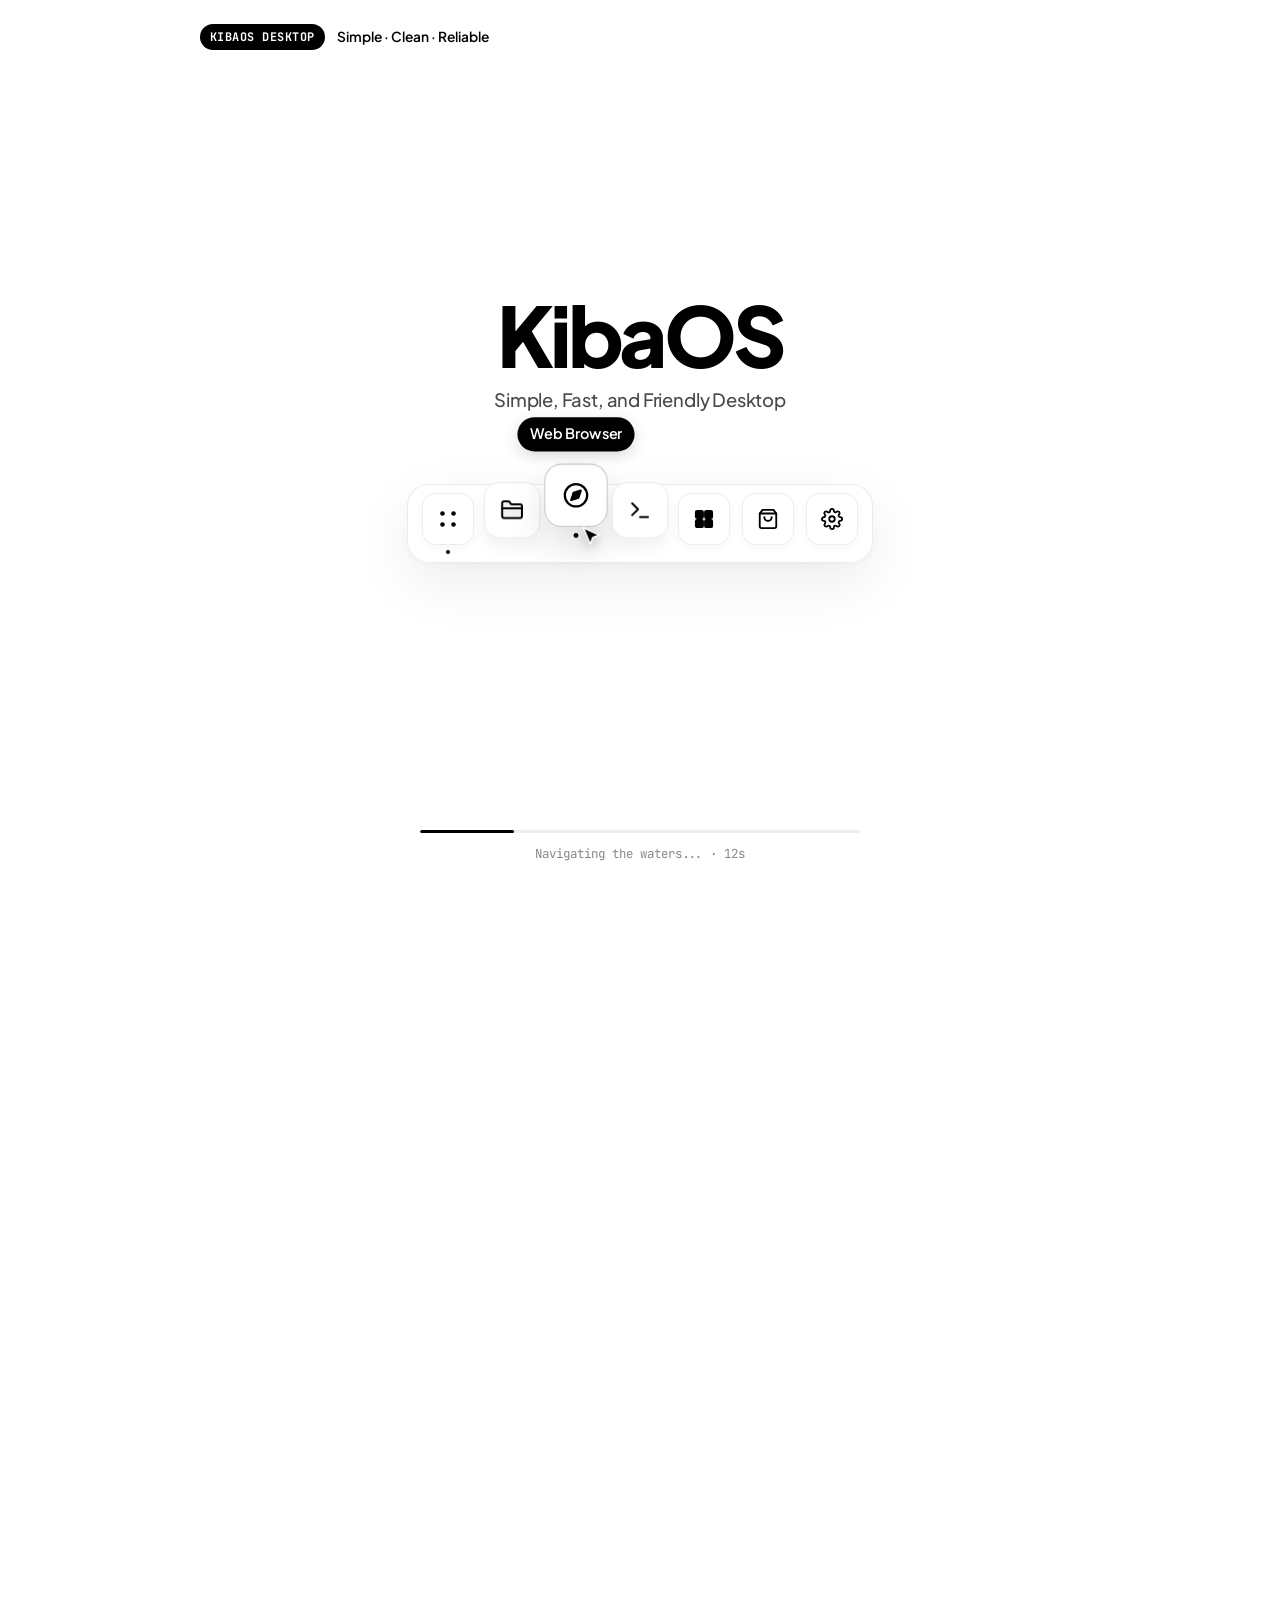
==== commit 4d45a7da: "Update status caption during countdown" ====
--- a/index.html
+++ b/index.html
@@ -2179,7 +2179,7 @@
         const remainingSeconds = Math.max(1, Math.ceil((INTRO_DURATION - elapsed) / 1000));
         if (statusCaption) {
           if (elapsed < 14200) {
-            statusCaption.textContent = `Exploring Cutefish DE \u00b7 ${remainingSeconds}s`;
+            statusCaption.textContent = `Navigating the waters... \u00b7 ${remainingSeconds}s`;
           } else {
             statusCaption.textContent = 'Welcome to KibaOS';
           }
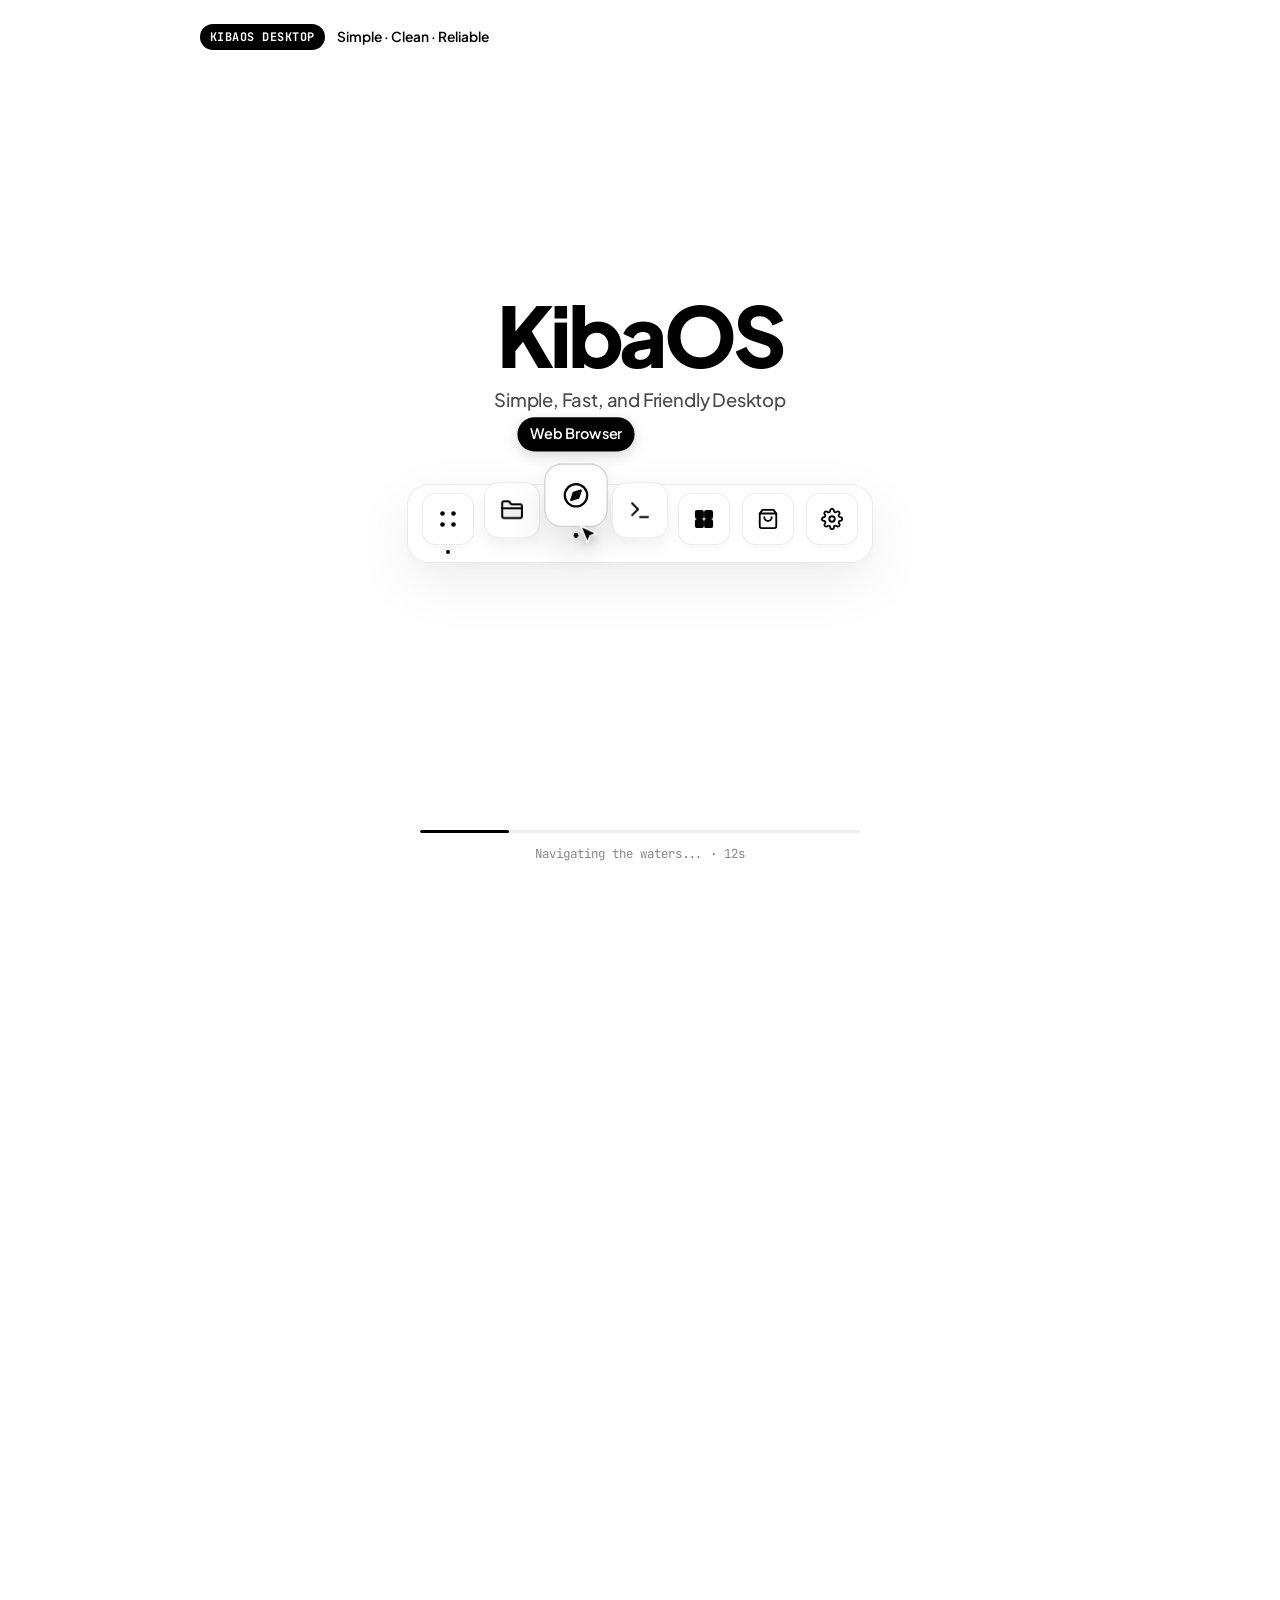
==== commit 16068efc: "Rename Cutefish references to Deepin in index.html" ====
--- a/index.html
+++ b/index.html
@@ -83,7 +83,7 @@
     text-align: center;
   }
 
-  /* ── Header (Cutefish OS style sticky navigation) ──────────────────── */
+  /* ── Header (Deepin OS style sticky navigation) ──────────────────── */
   header.site-header {
     position: sticky;
     top: 0;
@@ -1043,7 +1043,7 @@
   }
 
   /* ══════════════════════════════════════════════════════════════════════
-     CUTEFISH DE GLASS TASKBAR & 15-SECOND LOADING INTRO ANIMATION
+     Deepin DE GLASS TASKBAR & 15-SECOND LOADING INTRO ANIMATION
      ══════════════════════════════════════════════════════════════════════ */
   body.intro-active {
     overflow: hidden;
@@ -1169,8 +1169,8 @@
     letter-spacing: -0.01em;
   }
 
-  /* ── The Cutefish Glass-like Taskbar / Dock Container ────────────── */
-  .cutefish-dock-arena {
+  /* ── The Deepin Glass-like Taskbar / Dock Container ────────────── */
+  .Deepin-dock-arena {
     position: relative;
     display: inline-flex;
     justify-content: center;
@@ -1178,7 +1178,7 @@
     padding: 36px 20px 24px;
   }
 
-  .cutefish-glass-taskbar {
+  .Deepin-glass-taskbar {
     position: relative;
     background: rgba(255, 255, 255, 0.72);
     backdrop-filter: blur(28px) saturate(180%);
@@ -1352,7 +1352,7 @@
   }
 
   @media (max-width: 600px) {
-    .cutefish-glass-taskbar {
+    .Deepin-glass-taskbar {
       gap: 6px;
       padding: 6px 10px;
       border-radius: 18px;
@@ -1381,9 +1381,9 @@
 <script>document.body.classList.add('intro-active');</script>
 
 <!-- ══════════════════════════════════════════════════════════════════
-     CUTEFISH DE GLASS TASKBAR & 15-SECOND LOADING ANIMATION OVERLAY
+     Deepin DE GLASS TASKBAR & 15-SECOND LOADING ANIMATION OVERLAY
      ══════════════════════════════════════════════════════════════════ -->
-<div id="dock-intro-overlay" class="dock-intro-overlay" role="dialog" aria-modal="true" aria-label="Cutefish Desktop Environment Preview">
+<div id="dock-intro-overlay" class="dock-intro-overlay" role="dialog" aria-modal="true" aria-label="Deepin Desktop Environment Preview">
   <div class="intro-topbar">
     <div class="intro-brand-meta">
       <span class="intro-pill-badge">KibaOS Desktop</span>
@@ -1396,8 +1396,8 @@
     <p class="intro-brand-sub">Simple, Fast, and Friendly Desktop</p>
 
     <!-- Glass Dock & Virtual Animated Cursor Container -->
-    <div class="cutefish-dock-arena" id="dock-arena">
-      <div class="cutefish-glass-taskbar" id="cutefish-taskbar" role="toolbar" aria-label="Cutefish DE Taskbar">
+    <div class="Deepin-dock-arena" id="dock-arena">
+      <div class="Deepin-glass-taskbar" id="Deepin-taskbar" role="toolbar" aria-label="Deepin DE Taskbar">
         <!-- App 1: Launcher -->
         <div class="dock-app-item" id="dock-app-0" data-name="App Launcher" tabindex="0">
           <div class="dock-app-tooltip">App Launcher</div>
@@ -1510,7 +1510,7 @@
 <a href="#main-content" class="skip-link" id="skip-nav">Skip to content</a>
 
 <!-- ══════════════════════════════════════════════════════════════════
-     HEADER (Cutefish OS style clean navigation)
+     HEADER (Deepin OS style clean navigation)
      ══════════════════════════════════════════════════════════════════ -->
 <header class="site-header" id="site-header">
   <div class="header-inner">
@@ -2085,7 +2085,7 @@
   }
 
   /* ══════════════════════════════════════════════════════════════════
-     CUTEFISH DE 15-SECOND INTRO ANIMATION CONTROLLER
+     Deepin DE 15-SECOND INTRO ANIMATION CONTROLLER
      ══════════════════════════════════════════════════════════════════ */
   let introAnimId = null;
   let introTimerId = null;
@@ -2305,7 +2305,7 @@
     }
   });
 
-  // Enable real-mouse hover interaction on the Cutefish dock apps
+  // Enable real-mouse hover interaction on the Deepin dock apps
   document.querySelectorAll('.dock-app-item').forEach(item => {
     item.addEventListener('mouseenter', () => {
       document.querySelectorAll('.dock-app-item').forEach(el => el.classList.remove('is-popped', 'is-adjacent'));
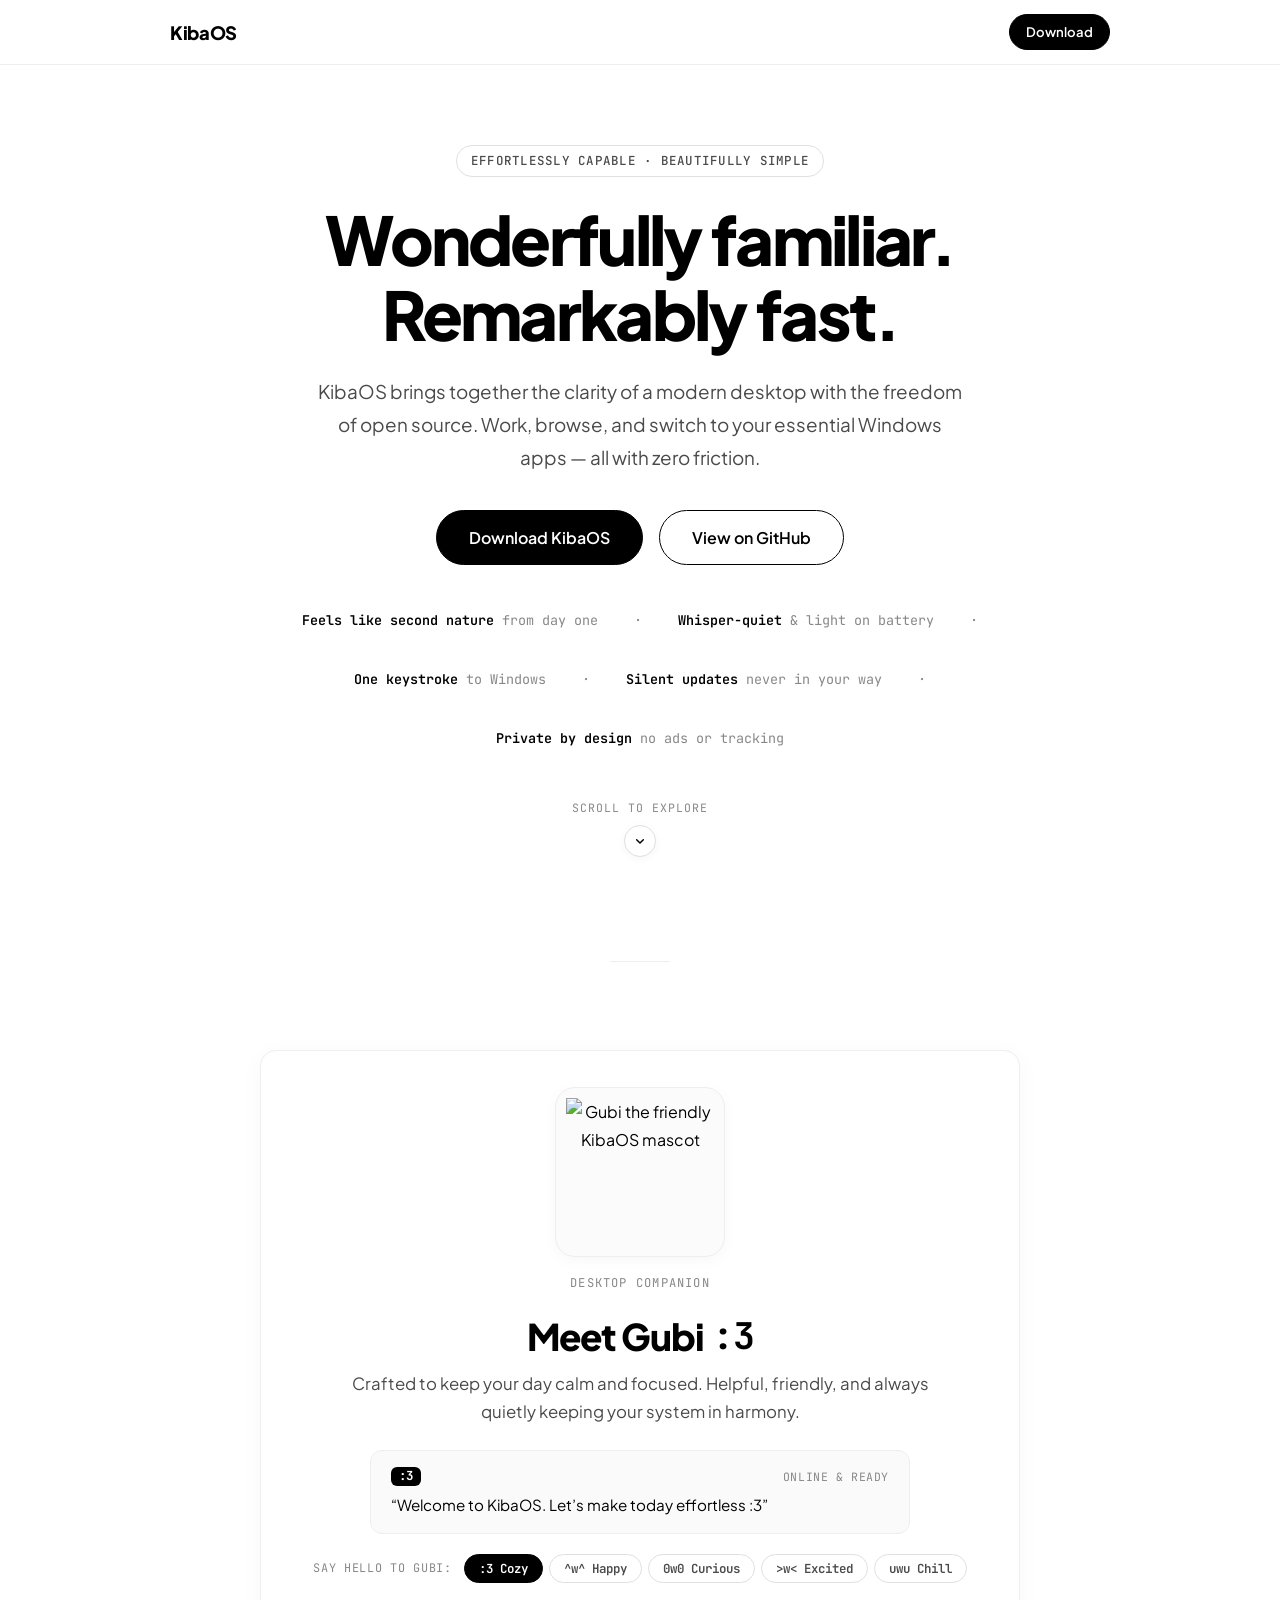
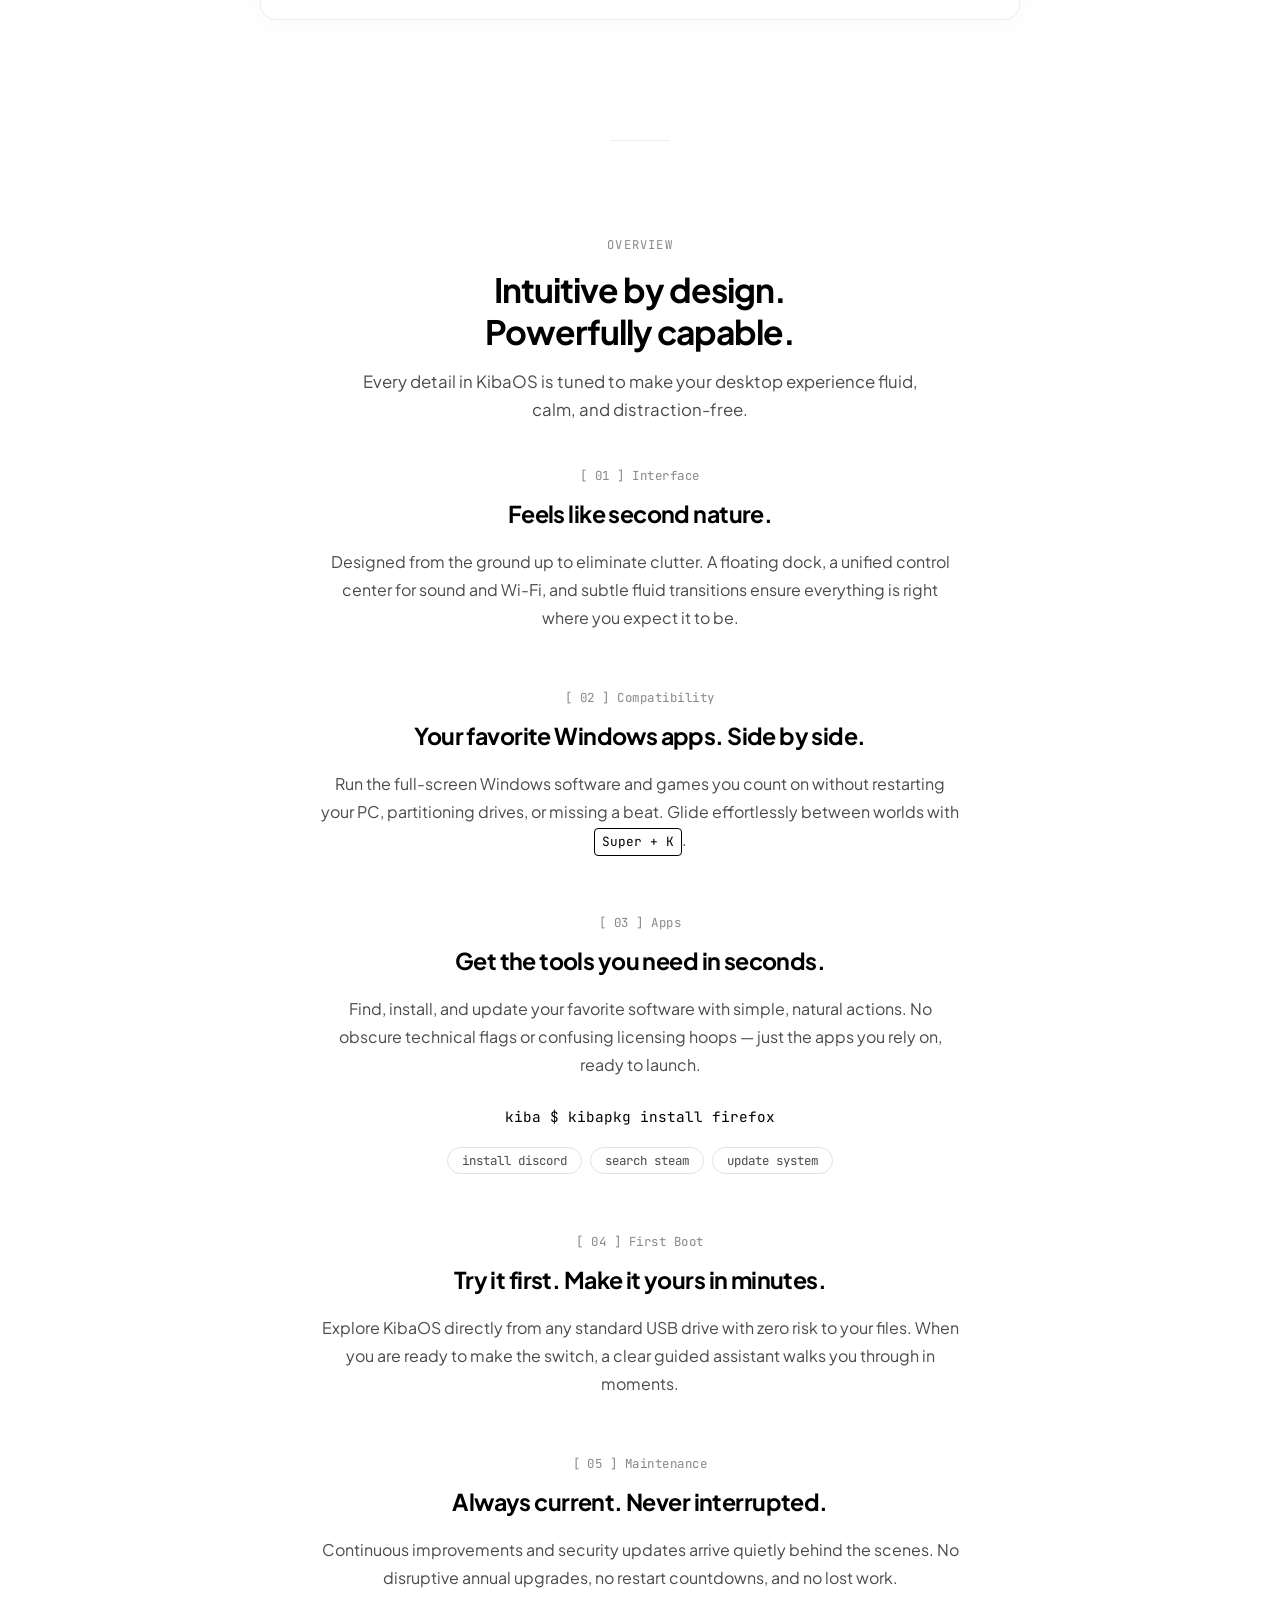
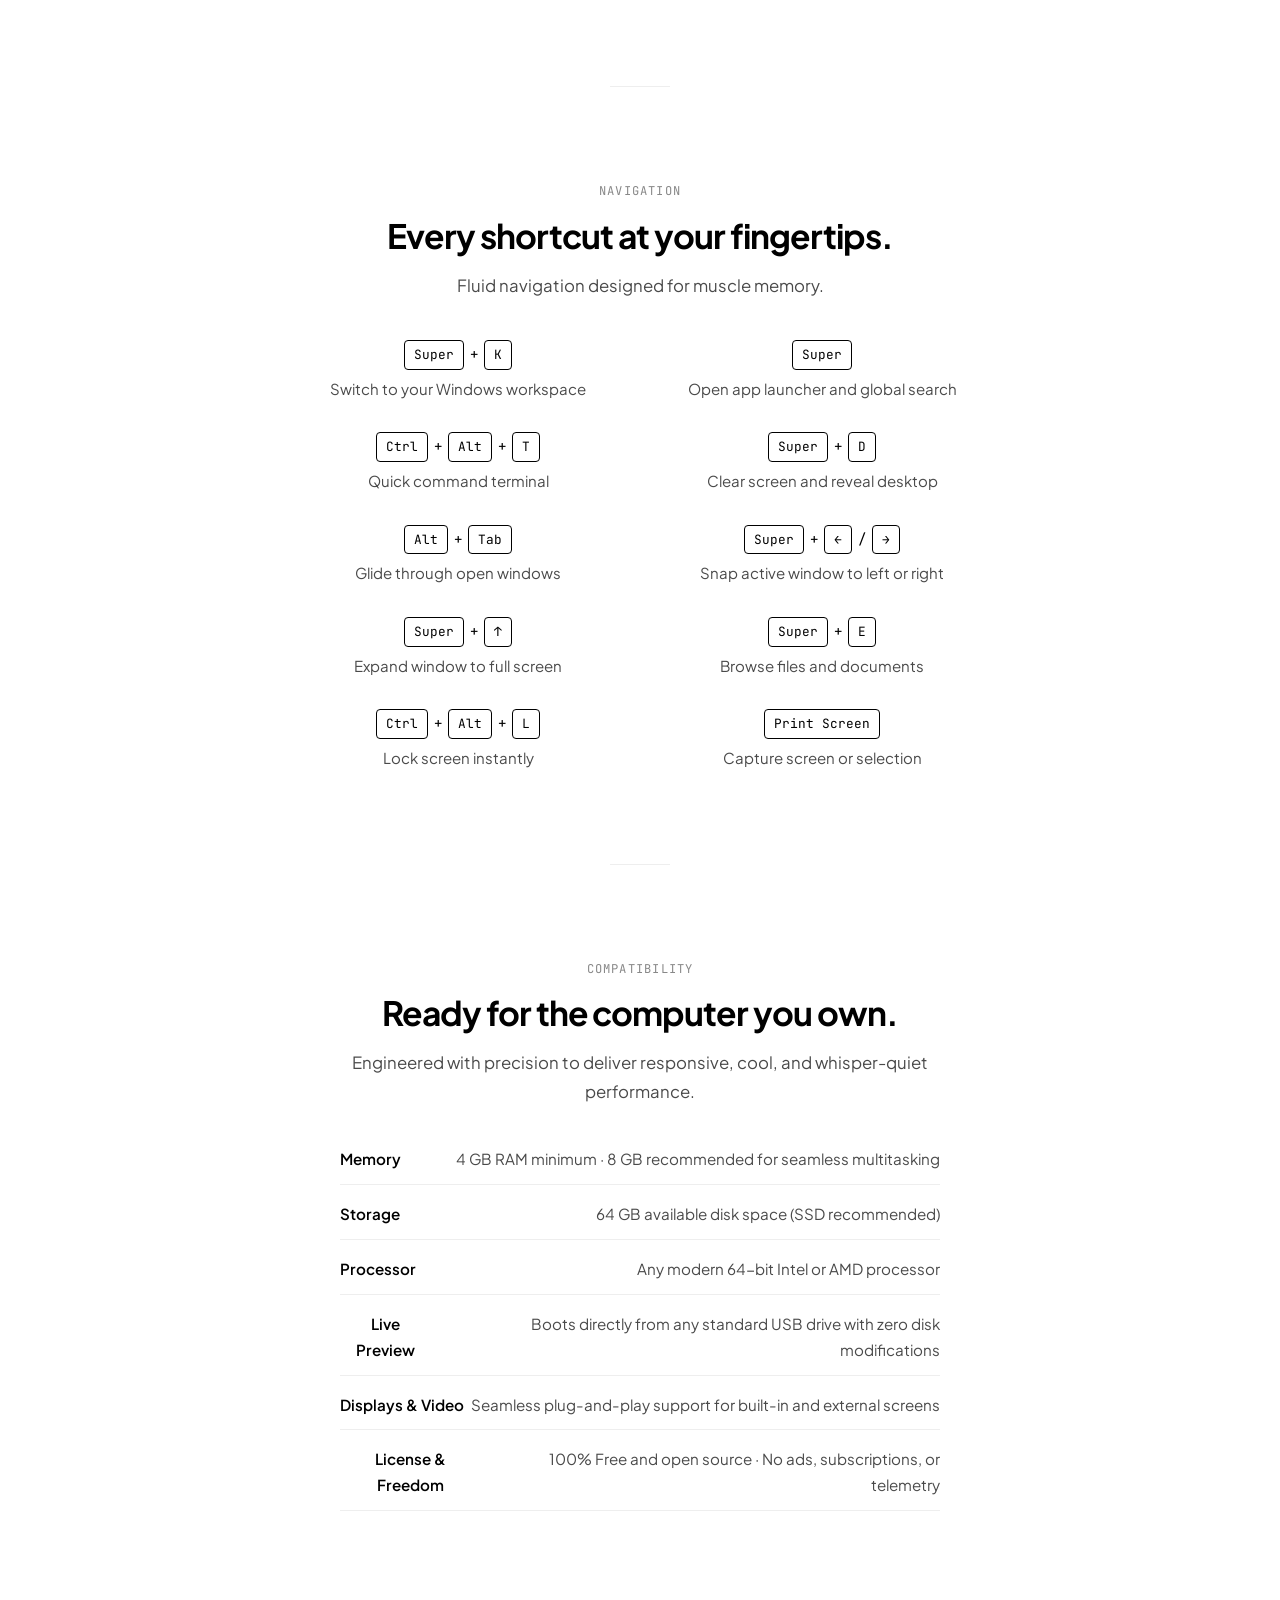
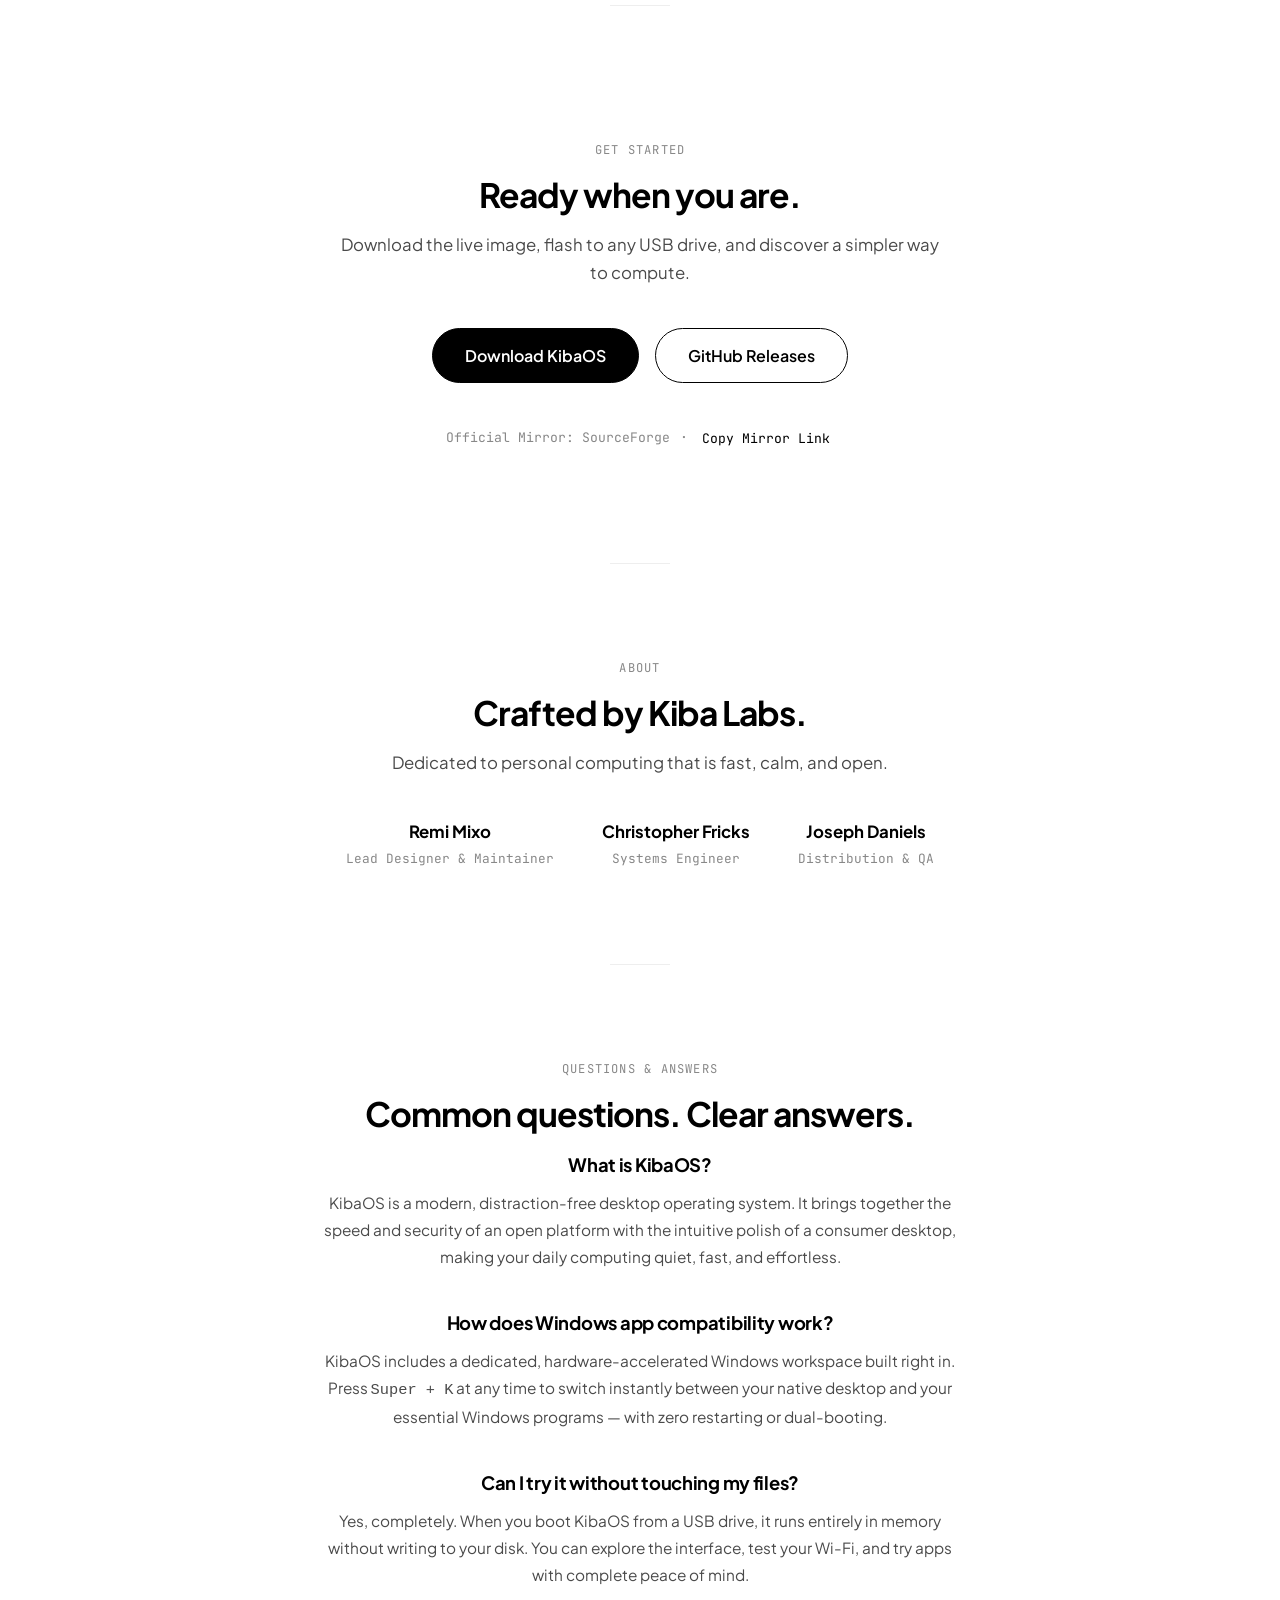
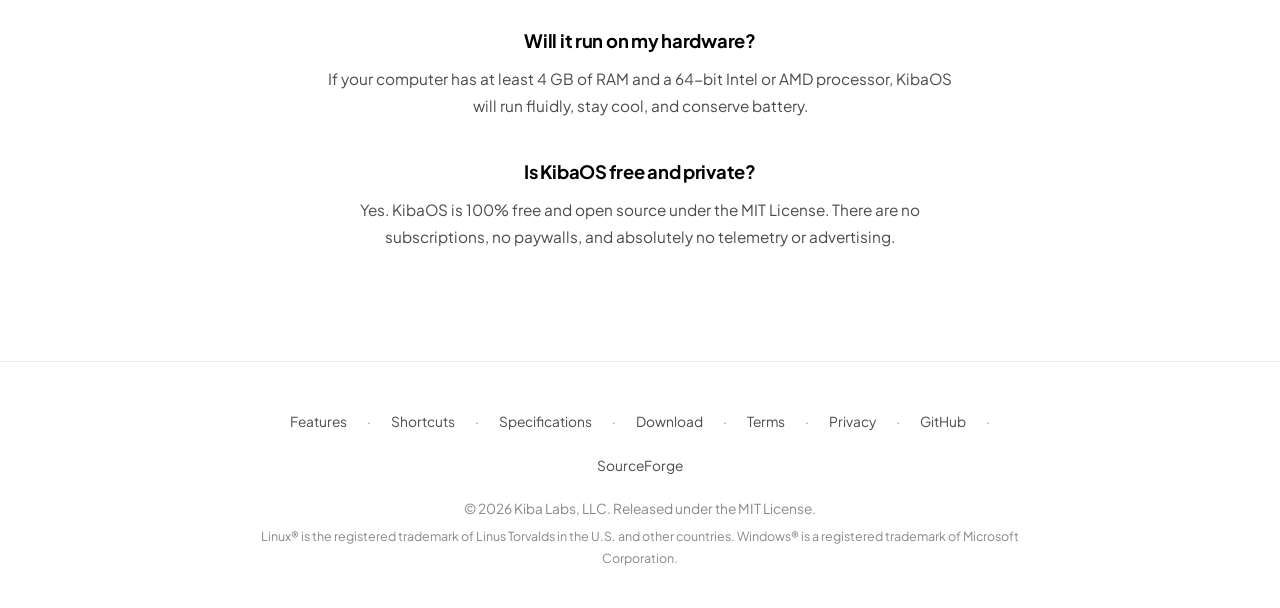
==== commit c781478e: "Remove battery status widget from index.html Removed the battery status widget and its associated st" ====
--- a/index.html
+++ b/index.html
@@ -134,154 +134,6 @@
     gap: 10px;
   }
 
-  /* ── Battery Status Widget (Header - mobile & laptop) ─────────────── */
-  .battery-status-widget {
-    display: inline-flex;
-    align-items: center;
-    gap: 6px;
-    padding: 3.5px 9px;
-    background: rgba(0, 0, 0, 0.03);
-    border: 1px solid var(--border-light);
-    border-radius: 9999px;
-    font-family: var(--font-mono);
-    font-size: 0.72rem;
-    color: var(--text-primary);
-    cursor: pointer;
-    position: relative;
-    user-select: none;
-    transition: background-color 0.15s ease, border-color 0.15s ease, transform 0.15s ease;
-    line-height: 1;
-  }
-
-  .battery-status-widget:hover,
-  .battery-status-widget:focus-visible {
-    background: rgba(0, 0, 0, 0.06);
-    border-color: var(--border-subtle);
-    outline: none;
-  }
-
-  .battery-shell {
-    width: 18px;
-    height: 9.5px;
-    border: 1.2px solid #000000;
-    border-radius: 2.5px;
-    padding: 1px;
-    position: relative;
-    display: flex;
-    align-items: center;
-    box-sizing: border-box;
-  }
-
-  .battery-shell::after {
-    content: '';
-    position: absolute;
-    right: -3px;
-    top: 1.5px;
-    width: 1.8px;
-    height: 4px;
-    background: #000000;
-    border-radius: 0 1px 1px 0;
-  }
-
-  .battery-fill {
-    height: 100%;
-    width: 100%;
-    background: #000000;
-    border-radius: 1px;
-    transition: width 0.35s ease, background-color 0.25s ease;
-  }
-
-  .battery-status-widget.is-low .battery-fill {
-    background: #e11d48;
-  }
-
-  .battery-charge-icon {
-    display: none;
-    align-items: center;
-    justify-content: center;
-    color: #000000;
-    margin-right: -1px;
-  }
-
-  .battery-status-widget.is-charging .battery-charge-icon {
-    display: inline-flex;
-    animation: battery-charge-pulse 1.8s infinite ease-in-out;
-  }
-
-  @keyframes battery-charge-pulse {
-    0%, 100% { opacity: 1; transform: scale(1); }
-    50% { opacity: 0.35; transform: scale(0.88); }
-  }
-
-  .battery-pct {
-    font-weight: 600;
-    letter-spacing: -0.01em;
-  }
-
-  /* Unobtrusive detailed tooltip */
-  .battery-tooltip {
-    position: absolute;
-    top: calc(100% + 7px);
-    right: 0;
-    background: #000000;
-    color: #ffffff;
-    font-family: var(--font-sans);
-    font-size: 0.72rem;
-    font-weight: 500;
-    padding: 6px 11px;
-    border-radius: 6px;
-    white-space: nowrap;
-    opacity: 0;
-    pointer-events: none;
-    transform: translateY(-4px);
-    transition: opacity 0.16s ease, transform 0.16s ease;
-    box-shadow: 0 4px 16px rgba(0, 0, 0, 0.15);
-    z-index: 1002;
-  }
-
-  .battery-tooltip::before {
-    content: '';
-    position: absolute;
-    bottom: 100%;
-    right: 14px;
-    border-width: 4px;
-    border-style: solid;
-    border-color: transparent transparent #000000 transparent;
-  }
-
-  .battery-status-widget:hover .battery-tooltip,
-  .battery-status-widget:focus-visible .battery-tooltip,
-  .battery-status-widget.show-tooltip .battery-tooltip {
-    opacity: 1;
-    pointer-events: auto;
-    transform: translateY(0);
-  }
-
-  /* Only hide on large stationary desktop displays (> 1440px) that don't have battery detected */
-  @media (min-width: 1441px) {
-    .battery-status-widget:not(.has-battery) {
-      display: none;
-    }
-  }
-
-  @media (max-width: 768px) {
-    .battery-status-widget {
-      padding: 3px 8px;
-      font-size: 0.7rem;
-      gap: 5px;
-    }
-    .battery-shell {
-      width: 16px;
-      height: 8.5px;
-    }
-    .battery-tooltip {
-      right: -24px;
-    }
-    .battery-tooltip::before {
-      right: 36px;
-    }
-  }
-
   .mobile-menu-btn {
     display: none;
     background: none;
@@ -1041,471 +893,10 @@
       display: none;
     }
   }
-
-  /* ══════════════════════════════════════════════════════════════════════
-     Deepin DE GLASS TASKBAR & 15-SECOND LOADING INTRO ANIMATION
-     ══════════════════════════════════════════════════════════════════════ */
-  body.intro-active {
-    overflow: hidden;
-    height: 100vh;
-  }
-
-  body.intro-active #main-content,
-  body.intro-active .site-header,
-  body.intro-active .site-footer {
-    opacity: 0;
-    pointer-events: none;
-  }
-
-  #main-content,
-  .site-header,
-  .site-footer {
-    transition: opacity 0.8s cubic-bezier(0.16, 1, 0.3, 1);
-  }
-
-  .dock-intro-overlay {
-    position: fixed;
-    top: 0;
-    left: 0;
-    width: 100vw;
-    height: 100vh;
-    background: #ffffff;
-    z-index: 99999;
-    display: flex;
-    flex-direction: column;
-    justify-content: space-between;
-    align-items: center;
-    padding: 24px 32px 36px;
-    opacity: 1;
-    transform: scale(1);
-    transition: opacity 0.75s cubic-bezier(0.16, 1, 0.3, 1), transform 0.75s cubic-bezier(0.16, 1, 0.3, 1);
-    box-sizing: border-box;
-    overflow: hidden;
-  }
-
-  .dock-intro-overlay.is-dismissed {
-    opacity: 0;
-    transform: scale(1.02);
-    pointer-events: none;
-    visibility: hidden;
-  }
-
-  .intro-topbar {
-    width: 100%;
-    max-width: 880px;
-    display: flex;
-    justify-content: space-between;
-    align-items: center;
-    font-size: 0.86rem;
-  }
-
-  .intro-brand-meta {
-    display: inline-flex;
-    align-items: center;
-    gap: 12px;
-    color: var(--text-primary);
-    font-weight: 600;
-  }
-
-  .intro-pill-badge {
-    background: #000000;
-    color: #ffffff;
-    font-family: var(--font-mono);
-    font-size: 0.74rem;
-    font-weight: 700;
-    padding: 3px 10px;
-    border-radius: 9999px;
-    letter-spacing: 0.04em;
-    text-transform: uppercase;
-  }
-
-  .intro-skip-btn {
-    background: transparent;
-    border: 1px solid var(--border-subtle);
-    border-radius: 9999px;
-    padding: 6px 18px;
-    font-size: 0.82rem;
-    font-weight: 600;
-    color: var(--text-secondary);
-    cursor: pointer;
-    font-family: var(--font-sans);
-    transition: all 0.16s ease;
-    display: inline-flex;
-    align-items: center;
-    gap: 6px;
-  }
-
-  .intro-skip-btn:hover {
-    background: #000000;
-    color: #ffffff;
-    border-color: #000000;
-  }
-
-  .intro-center-stage {
-    display: flex;
-    flex-direction: column;
-    align-items: center;
-    justify-content: center;
-    text-align: center;
-    width: 100%;
-    max-width: 820px;
-    margin: auto 0;
-  }
-
-  .intro-brand-bold {
-    font-size: clamp(3.2rem, 8vw, 5.2rem);
-    font-weight: 800;
-    letter-spacing: -0.05em;
-    color: #000000;
-    line-height: 1;
-    margin-bottom: 8px;
-  }
-
-  .intro-brand-sub {
-    font-size: clamp(0.95rem, 2vw, 1.15rem);
-    font-weight: 500;
-    color: var(--text-secondary);
-    margin-bottom: 32px;
-    letter-spacing: -0.01em;
-  }
-
-  /* ── The Deepin Glass-like Taskbar / Dock Container ────────────── */
-  .Deepin-dock-arena {
-    position: relative;
-    display: inline-flex;
-    justify-content: center;
-    align-items: center;
-    padding: 36px 20px 24px;
-  }
-
-  .Deepin-glass-taskbar {
-    position: relative;
-    background: rgba(255, 255, 255, 0.72);
-    backdrop-filter: blur(28px) saturate(180%);
-    -webkit-backdrop-filter: blur(28px) saturate(180%);
-    border: 1px solid rgba(0, 0, 0, 0.08);
-    box-shadow: 
-      0 20px 60px rgba(0, 0, 0, 0.07),
-      0 3px 12px rgba(0, 0, 0, 0.03),
-      inset 0 1px 1px rgba(255, 255, 255, 0.95);
-    border-radius: 22px;
-    padding: 8px 14px;
-    display: flex;
-    align-items: flex-end;
-    gap: 12px;
-    user-select: none;
-    z-index: 10;
-  }
-
-  .dock-app-item {
-    position: relative;
-    display: flex;
-    flex-direction: column;
-    align-items: center;
-    cursor: pointer;
-    transform-origin: bottom center;
-    transition: transform 0.24s cubic-bezier(0.18, 1.35, 0.35, 1);
-    will-change: transform;
-  }
-
-  .dock-app-icon {
-    width: 52px;
-    height: 52px;
-    background: #ffffff;
-    border: 1px solid rgba(0, 0, 0, 0.07);
-    border-radius: 14px;
-    display: flex;
-    align-items: center;
-    justify-content: center;
-    box-shadow: 0 4px 10px rgba(0, 0, 0, 0.03);
-    color: #000000;
-    transition: box-shadow 0.24s ease, border-color 0.24s ease, background-color 0.24s ease;
-  }
-
-  .dock-dot {
-    width: 4px;
-    height: 4px;
-    border-radius: 50%;
-    background: transparent;
-    margin-top: 5px;
-    transition: background-color 0.2s ease;
-  }
-
-  .dock-dot.active {
-    background: #000000;
-  }
-
-  /* Pop up states when cursor hovers */
-  .dock-app-item.is-popped {
-    transform: translateY(-16px) scale(1.22);
-  }
-
-  .dock-app-item.is-popped .dock-app-icon {
-    box-shadow: 0 16px 30px rgba(0, 0, 0, 0.12);
-    border-color: rgba(0, 0, 0, 0.18);
-    background: #ffffff;
-  }
-
-  .dock-app-item.is-popped .dock-dot {
-    background: #000000;
-  }
-
-  .dock-app-item.is-adjacent {
-    transform: translateY(-6px) scale(1.08);
-  }
-
-  .dock-app-item.is-adjacent .dock-app-icon {
-    box-shadow: 0 8px 16px rgba(0, 0, 0, 0.06);
-  }
-
-  /* Tooltips above dock apps */
-  .dock-app-tooltip {
-    position: absolute;
-    top: -38px;
-    left: 50%;
-    transform: translateX(-50%) translateY(4px);
-    background: #000000;
-    color: #ffffff;
-    font-size: 0.74rem;
-    font-weight: 600;
-    padding: 4px 10px;
-    border-radius: 9999px;
-    white-space: nowrap;
-    opacity: 0;
-    pointer-events: none;
-    transition: opacity 0.16s ease, transform 0.16s cubic-bezier(0.16, 1, 0.3, 1);
-    box-shadow: 0 4px 12px rgba(0, 0, 0, 0.15);
-    z-index: 20;
-  }
-
-  .dock-app-item.is-popped .dock-app-tooltip {
-    opacity: 1;
-    transform: translateX(-50%) translateY(0);
-  }
-
-  /* Virtual Cursor */
-  .virtual-cursor-layer {
-    position: absolute;
-    top: 0;
-    left: 0;
-    width: 24px;
-    height: 24px;
-    pointer-events: none;
-    z-index: 99;
-    will-change: transform;
-    transition: transform 0.14s cubic-bezier(0.2, 0.9, 0.3, 1);
-    filter: drop-shadow(0 4px 6px rgba(0, 0, 0, 0.25));
-  }
-
-  .virtual-cursor-ripple {
-    position: absolute;
-    top: 2px;
-    left: 2px;
-    width: 28px;
-    height: 28px;
-    border: 2px solid #000000;
-    border-radius: 50%;
-    opacity: 0;
-    transform: scale(0.3);
-    pointer-events: none;
-  }
-
-  .virtual-cursor-ripple.active {
-    animation: rippleEffect 0.45s cubic-bezier(0.16, 1, 0.3, 1) forwards;
-  }
-
-  @keyframes rippleEffect {
-    0% { opacity: 0.85; transform: scale(0.3); }
-    100% { opacity: 0; transform: scale(1.8); }
-  }
-
-  /* Bottom Progress and Countdown */
-  .intro-footer-controls {
-    width: 100%;
-    max-width: 440px;
-    display: flex;
-    flex-direction: column;
-    align-items: center;
-    gap: 10px;
-  }
-
-  .intro-progress-bar-wrap {
-    width: 100%;
-    height: 3px;
-    background: var(--border-light);
-    border-radius: 9999px;
-    overflow: hidden;
-  }
-
-  .intro-progress-fill {
-    width: 0%;
-    height: 100%;
-    background: #000000;
-    border-radius: 9999px;
-    transition: width 0.05s linear;
-  }
-
-  .intro-status-caption {
-    font-family: var(--font-mono);
-    font-size: 0.78rem;
-    color: var(--text-muted);
-  }
-
-  @media (max-width: 600px) {
-    .Deepin-glass-taskbar {
-      gap: 6px;
-      padding: 6px 10px;
-      border-radius: 18px;
-    }
-    .dock-app-icon {
-      width: 40px;
-      height: 40px;
-      border-radius: 10px;
-    }
-    .dock-app-icon svg {
-      width: 18px;
-      height: 18px;
-    }
-    .intro-headline {
-      font-size: 1.6rem;
-    }
-    .intro-subcopy {
-      font-size: 0.88rem;
-      margin-bottom: 24px;
-    }
-  }
 </style>
 </head>
 
 <body>
-<script>document.body.classList.add('intro-active');</script>
-
-<!-- ══════════════════════════════════════════════════════════════════
-     Deepin DE GLASS TASKBAR & 15-SECOND LOADING ANIMATION OVERLAY
-     ══════════════════════════════════════════════════════════════════ -->
-<div id="dock-intro-overlay" class="dock-intro-overlay" role="dialog" aria-modal="true" aria-label="Deepin Desktop Environment Preview">
-  <div class="intro-topbar">
-    <div class="intro-brand-meta">
-      <span class="intro-pill-badge">KibaOS Desktop</span>
-      <span>Simple &middot; Clean &middot; Reliable</span>
-    </div>
-  </div>
-
-  <div class="intro-center-stage">
-    <h1 class="intro-brand-bold">KibaOS</h1>
-    <p class="intro-brand-sub">Simple, Fast, and Friendly Desktop</p>
-
-    <!-- Glass Dock & Virtual Animated Cursor Container -->
-    <div class="Deepin-dock-arena" id="dock-arena">
-      <div class="Deepin-glass-taskbar" id="Deepin-taskbar" role="toolbar" aria-label="Deepin DE Taskbar">
-        <!-- App 1: Launcher -->
-        <div class="dock-app-item" id="dock-app-0" data-name="App Launcher" tabindex="0">
-          <div class="dock-app-tooltip">App Launcher</div>
-          <div class="dock-app-icon" aria-label="App Launcher">
-            <svg viewBox="0 0 24 24" width="22" height="22" fill="none" stroke="currentColor" stroke-width="2" stroke-linecap="round" stroke-linejoin="round">
-              <circle cx="6" cy="6" r="2.5" fill="#000000" stroke="none" />
-              <circle cx="18" cy="6" r="2.5" fill="#000000" stroke="none" />
-              <circle cx="6" cy="18" r="2.5" fill="#000000" stroke="none" />
-              <circle cx="18" cy="18" r="2.5" fill="#000000" stroke="none" />
-            </svg>
-          </div>
-          <span class="dock-dot active"></span>
-        </div>
-
-        <!-- App 2: File Manager -->
-        <div class="dock-app-item" id="dock-app-1" data-name="File Manager" tabindex="0">
-          <div class="dock-app-tooltip">File Manager</div>
-          <div class="dock-app-icon" aria-label="File Manager">
-            <svg viewBox="0 0 24 24" width="22" height="22" fill="none" stroke="currentColor" stroke-width="2" stroke-linecap="round" stroke-linejoin="round">
-              <path d="M4 20h16a2 2 0 0 0 2-2V8a2 2 0 0 0-2-2h-7.93a2 2 0 0 1-1.66-.9l-.82-1.2A2 2 0 0 0 7.93 3H4a2 2 0 0 0-2 2v13c0 1.1.9 2 2 2Z" fill="rgba(0,0,0,0.06)" />
-              <path d="M2 10h20" />
-            </svg>
-          </div>
-          <span class="dock-dot"></span>
-        </div>
-
-        <!-- App 3: Web Browser -->
-        <div class="dock-app-item" id="dock-app-2" data-name="Web Browser" tabindex="0">
-          <div class="dock-app-tooltip">Web Browser</div>
-          <div class="dock-app-icon" aria-label="Web Browser">
-            <svg viewBox="0 0 24 24" width="22" height="22" fill="none" stroke="currentColor" stroke-width="2" stroke-linecap="round" stroke-linejoin="round">
-              <circle cx="12" cy="12" r="10" />
-              <polygon points="16.24 7.76 14.12 14.12 7.76 16.24 9.88 9.88 16.24 7.76" fill="#000000" />
-            </svg>
-          </div>
-          <span class="dock-dot active"></span>
-        </div>
-
-        <!-- App 4: Terminal -->
-        <div class="dock-app-item" id="dock-app-3" data-name="Terminal" tabindex="0">
-          <div class="dock-app-tooltip">Terminal Console</div>
-          <div class="dock-app-icon" aria-label="Terminal Console">
-            <svg viewBox="0 0 24 24" width="22" height="22" fill="none" stroke="currentColor" stroke-width="2" stroke-linecap="round" stroke-linejoin="round">
-              <polyline points="4 17 10 11 4 5" />
-              <line x1="12" y1="19" x2="20" y2="19" />
-            </svg>
-          </div>
-          <span class="dock-dot"></span>
-        </div>
-
-        <!-- App 5: Windows Subsystem (LSW) -->
-        <div class="dock-app-item" id="dock-app-4" data-name="Windows (LSW)" tabindex="0">
-          <div class="dock-app-tooltip">Windows (LSW)</div>
-          <div class="dock-app-icon" aria-label="Windows Subsystem LSW">
-            <svg viewBox="0 0 24 24" width="22" height="22" fill="none" stroke="currentColor" stroke-width="1.8" stroke-linecap="round" stroke-linejoin="round">
-              <rect x="3" y="3" width="8" height="8" rx="1.5" fill="#000000" />
-              <rect x="13" y="3" width="8" height="8" rx="1.5" fill="#000000" />
-              <rect x="3" y="13" width="8" height="8" rx="1.5" fill="#000000" />
-              <rect x="13" y="13" width="8" height="8" rx="1.5" fill="#000000" />
-            </svg>
-          </div>
-          <span class="dock-dot"></span>
-        </div>
-
-        <!-- App 6: Software Store / kibapkg -->
-        <div class="dock-app-item" id="dock-app-5" data-name="Software Store" tabindex="0">
-          <div class="dock-app-tooltip">kibapkg Store</div>
-          <div class="dock-app-icon" aria-label="kibapkg Software Store">
-            <svg viewBox="0 0 24 24" width="22" height="22" fill="none" stroke="currentColor" stroke-width="2" stroke-linecap="round" stroke-linejoin="round">
-              <path d="M6 2 3 6v14a2 2 0 0 0 2 2h14a2 2 0 0 0 2-2V6l-3-4Z" />
-              <line x1="3" y1="6" x2="21" y2="6" />
-              <path d="M16 10a4 4 0 0 1-8 0" />
-            </svg>
-          </div>
-          <span class="dock-dot"></span>
-        </div>
-
-        <!-- App 7: Settings / Control Center -->
-        <div class="dock-app-item" id="dock-app-6" data-name="Settings" tabindex="0">
-          <div class="dock-app-tooltip">Control Center</div>
-          <div class="dock-app-icon" aria-label="Control Center and Settings">
-            <svg viewBox="0 0 24 24" width="22" height="22" fill="none" stroke="currentColor" stroke-width="2" stroke-linecap="round" stroke-linejoin="round">
-              <circle cx="12" cy="12" r="3" />
-              <path d="M19.4 15a1.65 1.65 0 0 0 .33 1.82l.06.06a2 2 0 0 1 0 2.83 2 2 0 0 1-2.83 0l-.06-.06a1.65 1.65 0 0 0-1.82-.33 1.65 1.65 0 0 0-1 1.51V21a2 2 0 0 1-2 2 2 2 0 0 1-2-2v-.09A1.65 1.65 0 0 0 9 19.4a1.65 1.65 0 0 0-1.82.33l-.06.06a2 2 0 0 1-2.83 0 2 2 0 0 1 0-2.83l.06-.06a1.65 1.65 0 0 0 .33-1.82 1.65 1.65 0 0 0-1.51-1H3a2 2 0 0 1-2-2 2 2 0 0 1 2-2h.09A1.65 1.65 0 0 0 4.6 9a1.65 1.65 0 0 0-.33-1.82l-.06-.06a2 2 0 0 1 0-2.83 2 2 0 0 1 2.83 0l.06.06a1.65 1.65 0 0 0 1.82.33H9a1.65 1.65 0 0 0 1-1.51V3a2 2 0 0 1 2-2 2 2 0 0 1 2 2v.09a1.65 1.65 0 0 0 1 1.51 1.65 1.65 0 0 0 1.82-.33l.06-.06a2 2 0 0 1 2.83 0 2 2 0 0 1 0 2.83l-.06.06a1.65 1.65 0 0 0-.33 1.82V9a1.65 1.65 0 0 0 1.51 1H21a2 2 0 0 1 2 2 2 2 0 0 1-2 2h-.09a1.65 1.65 0 0 0-1.51 1z" />
-            </svg>
-          </div>
-          <span class="dock-dot"></span>
-        </div>
-      </div>
-
-      <!-- Animated Virtual Cursor with Click Ripple -->
-      <div class="virtual-cursor-layer" id="virtual-cursor" aria-hidden="true">
-        <svg width="22" height="22" viewBox="0 0 24 24" fill="none">
-          <path d="M4 3L11.5 21L14.2 13.8L21 11L4 3Z" fill="#000000" stroke="#ffffff" stroke-width="1.6" stroke-linejoin="round"/>
-        </svg>
-        <span class="virtual-cursor-ripple" id="cursor-ripple"></span>
-      </div>
-    </div>
-  </div>
-
-  <!-- Bottom 5-second progress indicator -->
-  <div class="intro-footer-controls">
-    <div class="intro-progress-bar-wrap">
-      <div class="intro-progress-fill" id="intro-progress-fill"></div>
-    </div>
-    <div class="intro-status-caption" id="intro-status-caption">Welcome to KibaOS &middot; 5s</div>
-  </div>
-</div>
 
 <a href="#main-content" class="skip-link" id="skip-nav">Skip to content</a>
 
@@ -1517,20 +908,6 @@
     <a href="#" class="brand" aria-label="KibaOS Homepage">KibaOS</a>
 
     <div class="header-cta">
-      <!-- Battery percentage indicator and charge status widget (Mobile & Laptop) -->
-      <div class="battery-status-widget" id="battery-status-widget" role="status" aria-label="Battery Status" tabindex="0">
-        <span class="battery-charge-icon" id="battery-charge-icon" aria-hidden="true" title="Charging">
-          <svg viewBox="0 0 24 24" width="10" height="10" fill="currentColor">
-            <path d="M13 2L4 14h7v8l9-12h-7z"/>
-          </svg>
-        </span>
-        <div class="battery-shell" aria-hidden="true">
-          <div class="battery-fill" id="battery-fill" style="width: 100%;"></div>
-        </div>
-        <span class="battery-pct" id="battery-pct">--%</span>
-        <div class="battery-tooltip" id="battery-tooltip">Checking battery status...</div>
-      </div>
-
       <a href="#download" class="btn btn-primary btn-sm" id="nav-download-btn">Download</a>
     </div>
   </div>
@@ -2084,368 +1461,14 @@
     });
   }
 
-  /* ══════════════════════════════════════════════════════════════════
-     Deepin DE 15-SECOND INTRO ANIMATION CONTROLLER
-     ══════════════════════════════════════════════════════════════════ */
-  let introAnimId = null;
-  let introTimerId = null;
-  let introStartTime = null;
-  const INTRO_DURATION = 15000; // Exact 15 seconds
-
-  function dismissIntroOverlay() {
-    if (introAnimId) cancelAnimationFrame(introAnimId);
-    if (introTimerId) clearTimeout(introTimerId);
-    introAnimId = null;
-    introTimerId = null;
-
-    // Remove intro-active to unlock and smoothly load page
-    document.body.classList.remove('intro-active');
-
-    const overlay = document.getElementById('dock-intro-overlay');
-    if (overlay) {
-      overlay.classList.add('is-dismissed');
-      setTimeout(() => {
-        overlay.style.display = 'none';
-      }, 780);
-    }
-  }
-
-  function startIntroAnimation() {
-    const overlay = document.getElementById('dock-intro-overlay');
-    const arena = document.getElementById('dock-arena');
-    const cursor = document.getElementById('virtual-cursor');
-    const ripple = document.getElementById('cursor-ripple');
-    const progressFill = document.getElementById('intro-progress-fill');
-    const statusCaption = document.getElementById('intro-status-caption');
-    const appItems = Array.from(document.querySelectorAll('.dock-app-item'));
-
-    if (!overlay || !arena || !cursor || appItems.length === 0) return;
-
-    if (introAnimId) cancelAnimationFrame(introAnimId);
-    if (introTimerId) clearTimeout(introTimerId);
-
-    // Keep page hidden and white screen active during animation
-    document.body.classList.add('intro-active');
-    overlay.style.display = 'flex';
-    overlay.classList.remove('is-dismissed');
-    overlay.setAttribute('aria-hidden', 'false');
-
-    if (progressFill) progressFill.style.width = '0%';
-    if (ripple) ripple.classList.remove('active');
-
-    // Reset app pop states
-    appItems.forEach(item => {
-      item.classList.remove('is-popped', 'is-adjacent');
-    });
-
-    // Check prefers-reduced-motion
-    if (window.matchMedia && window.matchMedia('(prefers-reduced-motion: reduce)').matches) {
-      if (statusCaption) statusCaption.textContent = 'Welcome to KibaOS';
-      introTimerId = setTimeout(dismissIntroOverlay, 1400);
-      return;
-    }
-
-    // Measure positions accurately
-    requestAnimationFrame(() => {
-      const arenaRect = arena.getBoundingClientRect();
-      const appCenters = appItems.map(item => {
-        const r = item.getBoundingClientRect();
-        return {
-          el: item,
-          x: (r.left + r.width / 2) - arenaRect.left,
-          y: (r.top + r.height / 2) - arenaRect.top
-        };
-      });
-
-      // Starting point: below first app icon
-      const startX = appCenters[0].x - 45;
-      const startY = appCenters[0].y + 60;
-      cursor.style.transform = `translate(${startX}px, ${startY}px)`;
-
-      introStartTime = performance.now();
-      let click1Triggered = false;
-      let click2Triggered = false;
-
-      function frame(now) {
-        const elapsed = now - introStartTime;
-        const progress = Math.min(Math.max(elapsed / INTRO_DURATION, 0), 1);
-
-        // Update 15-second progress bar
-        if (progressFill) {
-          progressFill.style.width = (progress * 100).toFixed(1) + '%';
-        }
-
-        // Update countdown text for 15 seconds
-        const remainingSeconds = Math.max(1, Math.ceil((INTRO_DURATION - elapsed) / 1000));
-        if (statusCaption) {
-          if (elapsed < 14200) {
-            statusCaption.textContent = `Navigating the waters... \u00b7 ${remainingSeconds}s`;
-          } else {
-            statusCaption.textContent = 'Welcome to KibaOS';
-          }
-        }
-
-        let curX = startX;
-        let curY = startY;
-
-        if (elapsed < 800) {
-          // Stage 1: Swoop in from below to App 0 (App Launcher)
-          const entryT = elapsed / 800;
-          const easeT = 1 - Math.pow(1 - entryT, 3);
-          curX = startX + (appCenters[0].x - startX) * easeT;
-          curY = startY + (appCenters[0].y - startY) * easeT;
-        } else if (elapsed < 7600) {
-          // Stage 2: Leisurely glide across all 7 icons (App 0 to App 6)
-          const glideT = (elapsed - 800) / 6800;
-          const targetIndex = glideT * (appCenters.length - 1);
-          const i0 = Math.floor(targetIndex);
-          const i1 = Math.min(i0 + 1, appCenters.length - 1);
-          const localT = targetIndex - i0;
-          const smoothT = localT * localT * (3 - 2 * localT);
-
-          curX = appCenters[i0].x + (appCenters[i1].x - appCenters[i0].x) * smoothT;
-          const wave = Math.sin(glideT * Math.PI * (appCenters.length - 1)) * 3.5;
-          curY = appCenters[0].y + wave;
-        } else if (elapsed < 9200) {
-          // Stage 3: Hover on App 6 (Settings / Control Center) with subtle click
-          const lastIdx = appCenters.length - 1;
-          curX = appCenters[lastIdx].x;
-          curY = appCenters[lastIdx].y;
-
-          if (elapsed >= 8200 && !click1Triggered && ripple) {
-            click1Triggered = true;
-            ripple.classList.remove('active');
-            void ripple.offsetWidth; // trigger reflow
-            ripple.classList.add('active');
-          }
-        } else if (elapsed < 12800) {
-          // Stage 4: Glide back across dock to App 4 (Windows Subsystem LSW)
-          const backT = (elapsed - 9200) / 3600;
-          const startIdx = appCenters.length - 1; // 6
-          const endIdx = 4; // LSW index
-          const targetIndex = startIdx - backT * (startIdx - endIdx);
-          const i0 = Math.ceil(targetIndex);
-          const i1 = Math.max(endIdx, Math.floor(targetIndex));
-          const localT = i0 - targetIndex;
-          const smoothT = localT * localT * (3 - 2 * localT);
-
-          curX = appCenters[i0].x + (appCenters[i1].x - appCenters[i0].x) * smoothT;
-          const wave = Math.sin(backT * Math.PI * 2) * 3;
-          curY = appCenters[0].y + wave;
-        } else if (elapsed < 14400) {
-          // Stage 5: Rest on App 4 (Windows Subsystem LSW) and click
-          const lswIdx = 4;
-          curX = appCenters[lswIdx].x;
-          curY = appCenters[lswIdx].y;
-
-          if (elapsed >= 13400 && !click2Triggered && ripple) {
-            click2Triggered = true;
-            ripple.classList.remove('active');
-            void ripple.offsetWidth;
-            ripple.classList.add('active');
-          }
-        } else {
-          // Stage 6: Final gentle ease out
-          const lswIdx = 4;
-          const finalT = (elapsed - 14400) / 600;
-          curX = appCenters[lswIdx].x;
-          curY = appCenters[lswIdx].y + finalT * 8;
-        }
-
-        // Apply cursor position
-        cursor.style.transform = `translate(${curX}px, ${curY}px)`;
-
-        // Calculate proximity for each app icon to trigger pop-up effect
-        let closestApp = null;
-        let minDistance = Infinity;
-
-        appCenters.forEach(item => {
-          const dx = curX - item.x;
-          const dy = curY - item.y;
-          const dist = Math.hypot(dx, dy);
-
-          if (dist < minDistance) {
-            minDistance = dist;
-            closestApp = item.el;
-          }
-        });
-
-        appItems.forEach(item => {
-          if (item === closestApp && minDistance < 38) {
-            item.classList.add('is-popped');
-            item.classList.remove('is-adjacent');
-          } else if (minDistance < 64 && Math.abs(appItems.indexOf(item) - appItems.indexOf(closestApp)) === 1) {
-            item.classList.add('is-adjacent');
-            item.classList.remove('is-popped');
-          } else {
-            item.classList.remove('is-popped', 'is-adjacent');
-          }
-        });
-
-        if (progress < 1) {
-          introAnimId = requestAnimationFrame(frame);
-        } else {
-          // Completed full 15 seconds
-          if (progressFill) progressFill.style.width = '100%';
-          appItems.forEach(item => item.classList.remove('is-popped', 'is-adjacent'));
-
-          // Transition to loaded page
-          introTimerId = setTimeout(dismissIntroOverlay, 300);
-        }
-      }
-
-      introAnimId = requestAnimationFrame(frame);
-    });
-  }
-
-  // Keyboard escape key support to close intro immediately
-  window.addEventListener('keydown', (e) => {
-    if (e.key === 'Escape') {
-      dismissIntroOverlay();
-    }
-  });
-
-  // Enable real-mouse hover interaction on the Deepin dock apps
-  document.querySelectorAll('.dock-app-item').forEach(item => {
-    item.addEventListener('mouseenter', () => {
-      document.querySelectorAll('.dock-app-item').forEach(el => el.classList.remove('is-popped', 'is-adjacent'));
-      item.classList.add('is-popped');
-    });
-    item.addEventListener('mouseleave', () => {
-      item.classList.remove('is-popped');
-    });
-  });
-
-  // Start 15-second intro animation on initial page load
   window.addEventListener('DOMContentLoaded', () => {
-    startIntroAnimation();
-    setupBatteryWidget();
     setupScrollIndicator();
     setupMascotIntro();
   });
   // Fallback in case DOMContentLoaded already fired
   if (document.readyState === 'interactive' || document.readyState === 'complete') {
-    startIntroAnimation();
-    setupBatteryWidget();
     setupScrollIndicator();
     setupMascotIntro();
-  }
-
-  /* ══════════════════════════════════════════════════════════════════
-     HEADER BATTERY STATUS WIDGET (MOBILE & LAPTOP DEVICES)
-     ══════════════════════════════════════════════════════════════════ */
-  function setupBatteryWidget() {
-    const widget = document.getElementById('battery-status-widget');
-    const fill = document.getElementById('battery-fill');
-    const pct = document.getElementById('battery-pct');
-    const tooltip = document.getElementById('battery-tooltip');
-
-    if (!widget || !fill || !pct || !tooltip) return;
-
-    // Detect if device is a laptop or mobile device
-    const isMobileOrLaptop = window.innerWidth <= 1440 || 
-                             ('ontouchstart' in window) || 
-                             (navigator.maxTouchPoints && navigator.maxTouchPoints > 0);
-
-    if (isMobileOrLaptop) {
-      widget.classList.add('has-battery');
-    }
-
-    function renderBattery(level, isCharging, chargingTime, dischargingTime) {
-      const percent = Math.min(100, Math.max(0, Math.round(level * 100)));
-      fill.style.width = percent + '%';
-      pct.textContent = percent + '%';
-
-      if (percent <= 20 && !isCharging) {
-        widget.classList.add('is-low');
-      } else {
-        widget.classList.remove('is-low');
-      }
-
-      if (isCharging) {
-        widget.classList.add('is-charging');
-        widget.setAttribute('aria-label', `Battery: ${percent}%, charging`);
-        let eta = '';
-        if (chargingTime && isFinite(chargingTime) && chargingTime > 0) {
-          const mins = Math.round(chargingTime / 60);
-          eta = ` (${mins}m to full)`;
-        }
-        tooltip.textContent = `Battery: ${percent}% \u00b7 Charging${eta}`;
-      } else {
-        widget.classList.remove('is-charging');
-        widget.setAttribute('aria-label', `Battery: ${percent}%, on battery power`);
-        let eta = '';
-        if (dischargingTime && isFinite(dischargingTime) && dischargingTime > 0) {
-          const hours = Math.floor(dischargingTime / 3600);
-          const mins = Math.round((dischargingTime % 3600) / 60);
-          eta = ` (${hours > 0 ? hours + 'h ' : ''}${mins}m remaining)`;
-        }
-        tooltip.textContent = `Battery: ${percent}% \u00b7 On Battery${eta}`;
-      }
-    }
-
-    // Attempt to access modern Battery Status API
-    if (typeof navigator.getBattery === 'function') {
-      navigator.getBattery().then(battery => {
-        widget.classList.add('has-battery');
-
-        const syncBattery = () => {
-          renderBattery(
-            battery.level,
-            battery.charging,
-            battery.chargingTime,
-            battery.dischargingTime
-          );
-        };
-
-        syncBattery();
-
-        battery.addEventListener('levelchange', syncBattery);
-        battery.addEventListener('chargingchange', syncBattery);
-        battery.addEventListener('chargingtimechange', syncBattery);
-        battery.addEventListener('dischargingtimechange', syncBattery);
-      }).catch(() => {
-        setupFallback();
-      });
-    } else {
-      setupFallback();
-    }
-
-    function setupFallback() {
-      // Graceful fallback for browsers without navigator.getBattery (e.g., Safari / Firefox)
-      // Provides realistic battery state for mobile/laptop view
-      let fallbackLevel = 0.86;
-      let fallbackCharging = true;
-      renderBattery(fallbackLevel, fallbackCharging);
-
-      // Allow tap to toggle charging state in fallback
-      widget.addEventListener('click', (e) => {
-        e.stopPropagation();
-        fallbackCharging = !fallbackCharging;
-        if (!fallbackCharging) fallbackLevel = Math.max(0.18, fallbackLevel - 0.04);
-        renderBattery(fallbackLevel, fallbackCharging);
-        widget.classList.add('show-tooltip');
-      });
-    }
-
-    // Toggle tooltip on click/tap for touch devices
-    widget.addEventListener('click', (e) => {
-      e.stopPropagation();
-      widget.classList.toggle('show-tooltip');
-    });
-
-    document.addEventListener('click', (e) => {
-      if (!widget.contains(e.target)) {
-        widget.classList.remove('show-tooltip');
-      }
-    });
-
-    // Recalculate on viewport resize
-    window.addEventListener('resize', () => {
-      if (window.innerWidth <= 1440) {
-        widget.classList.add('has-battery');
-      }
-    });
   }
 
   /* ══════════════════════════════════════════════════════════════════
